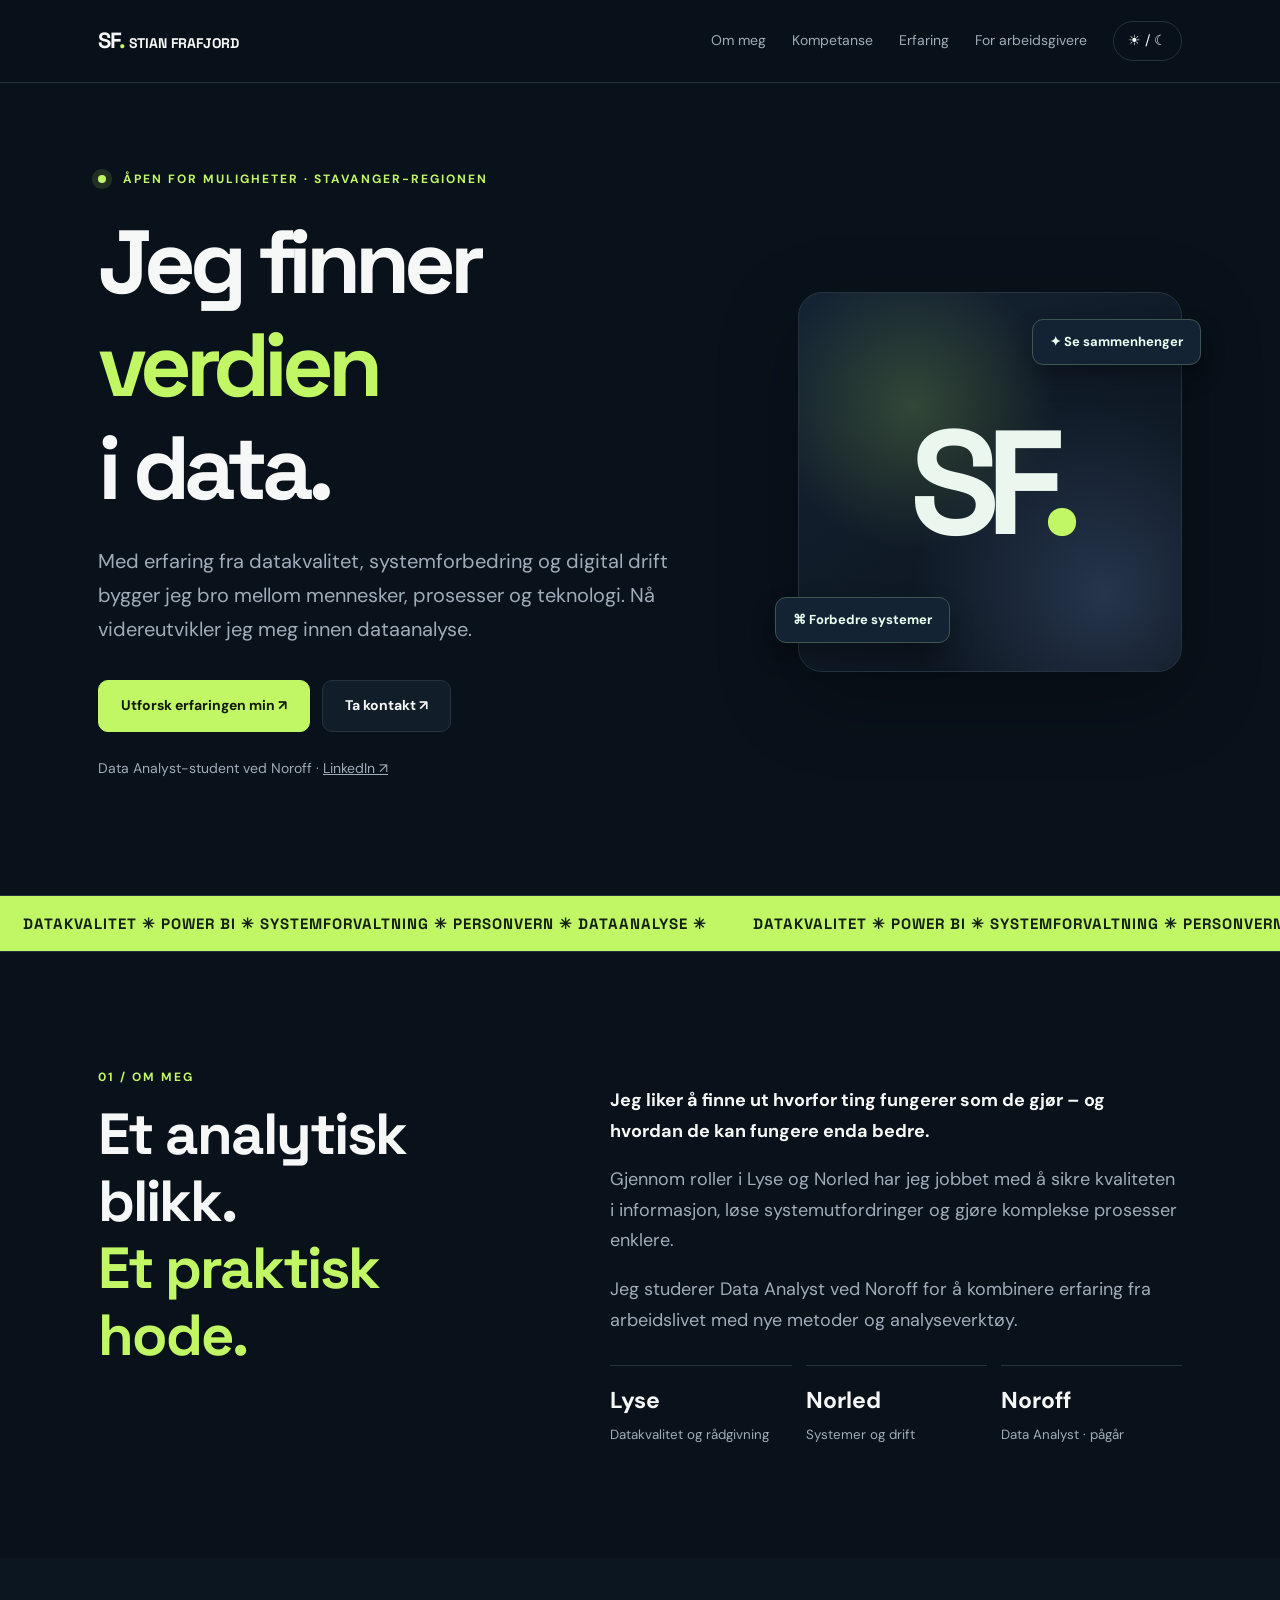
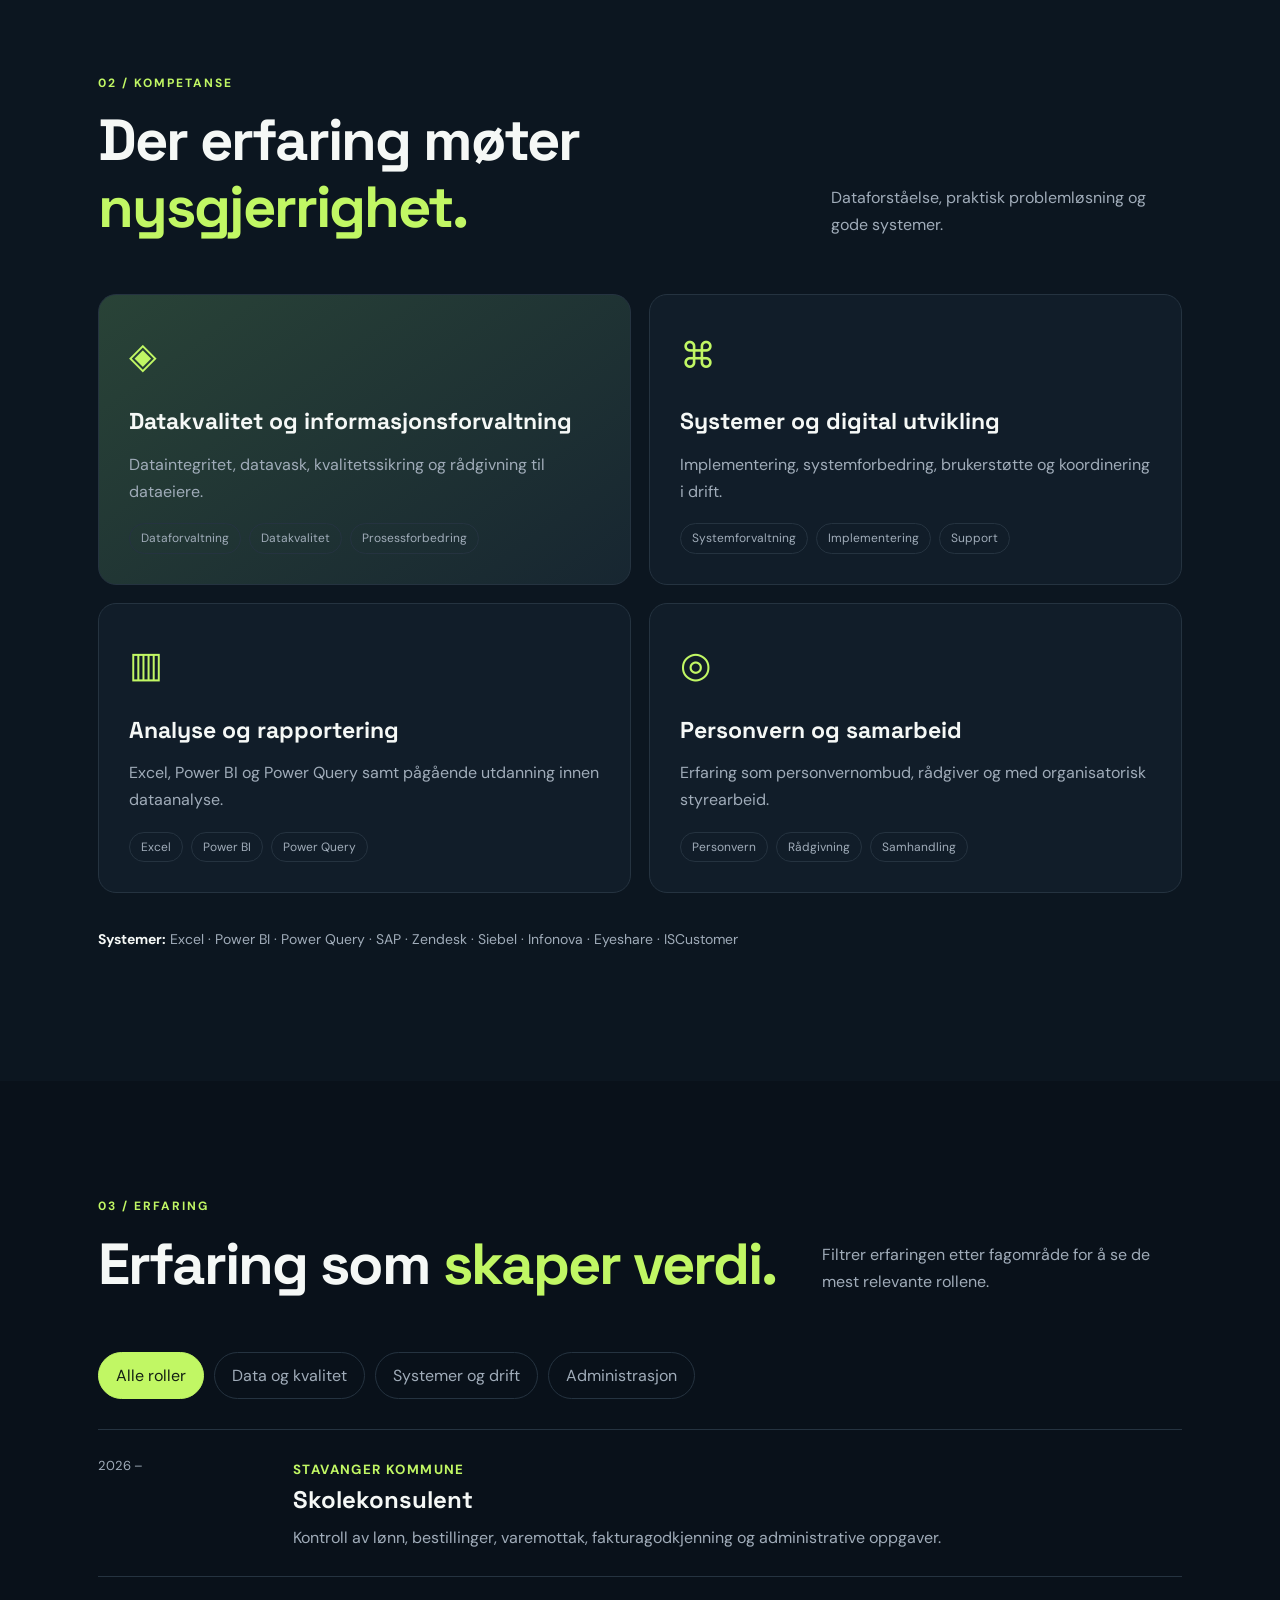
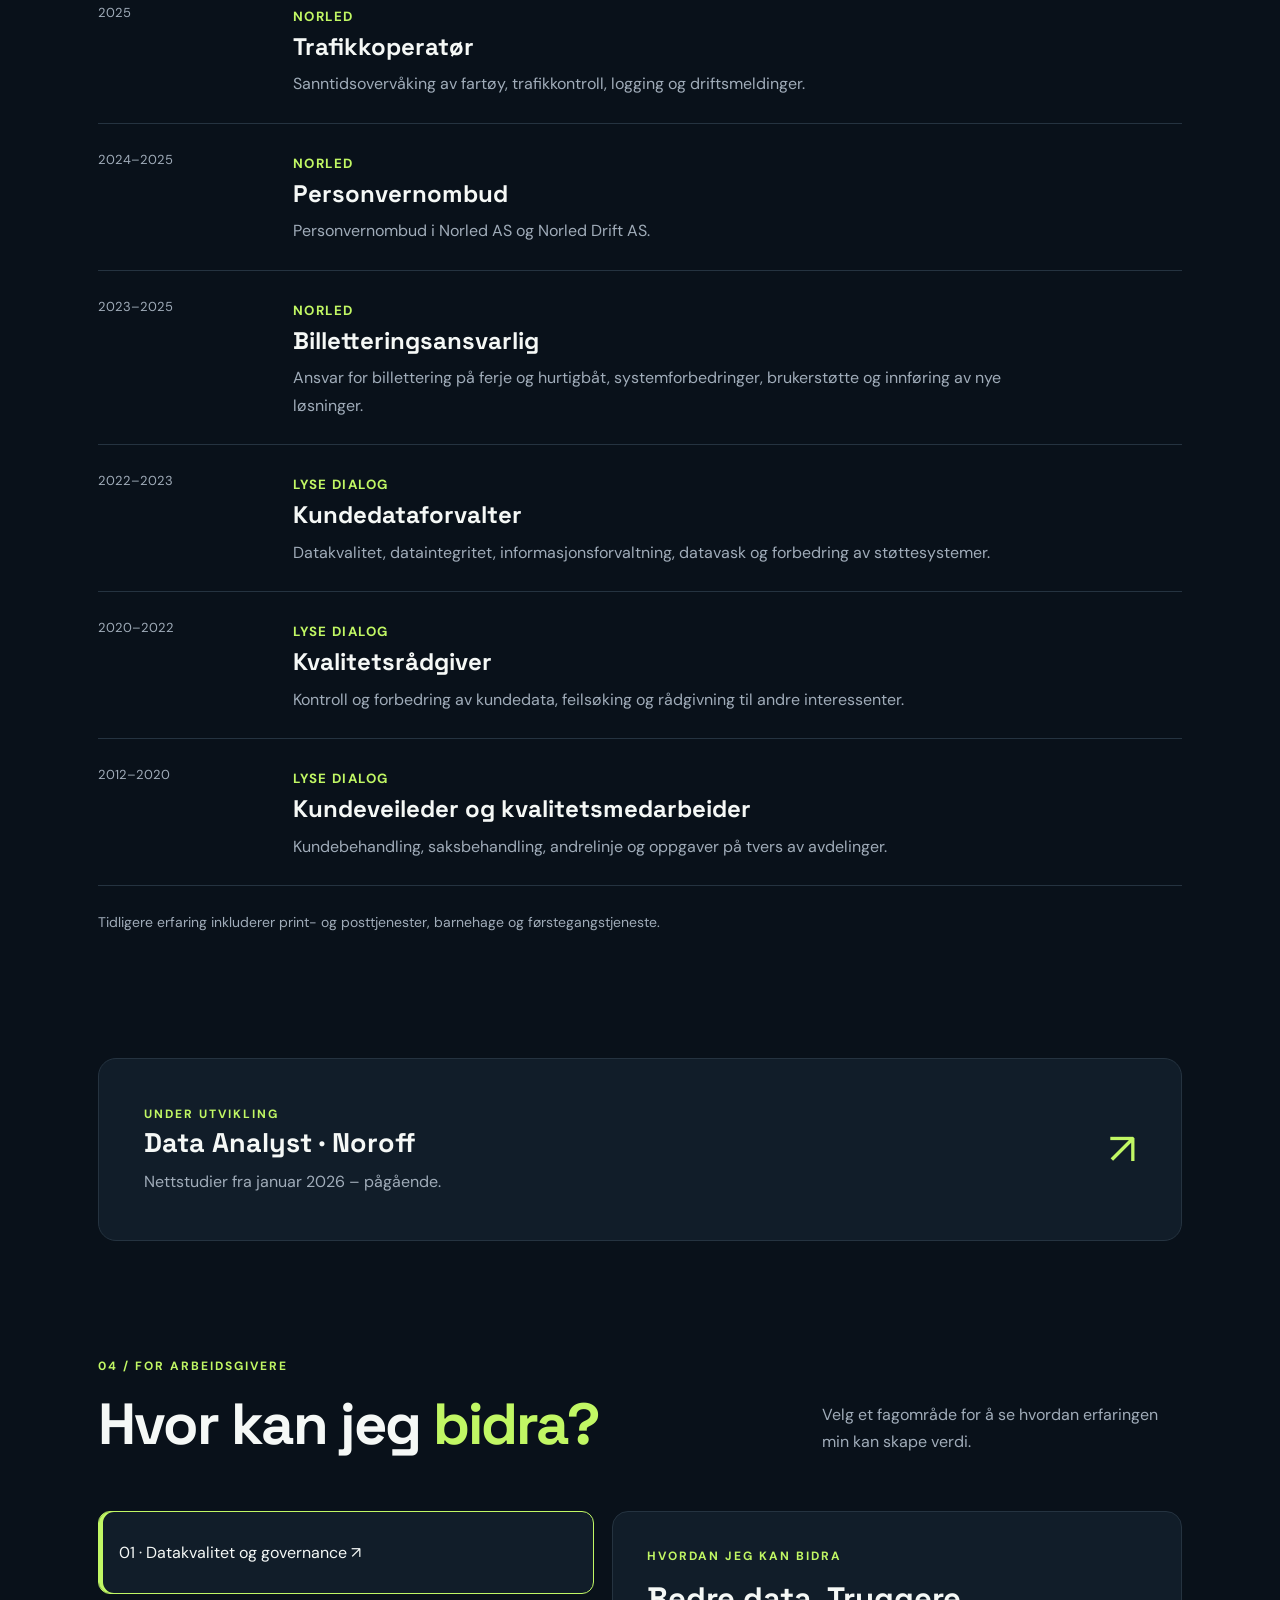
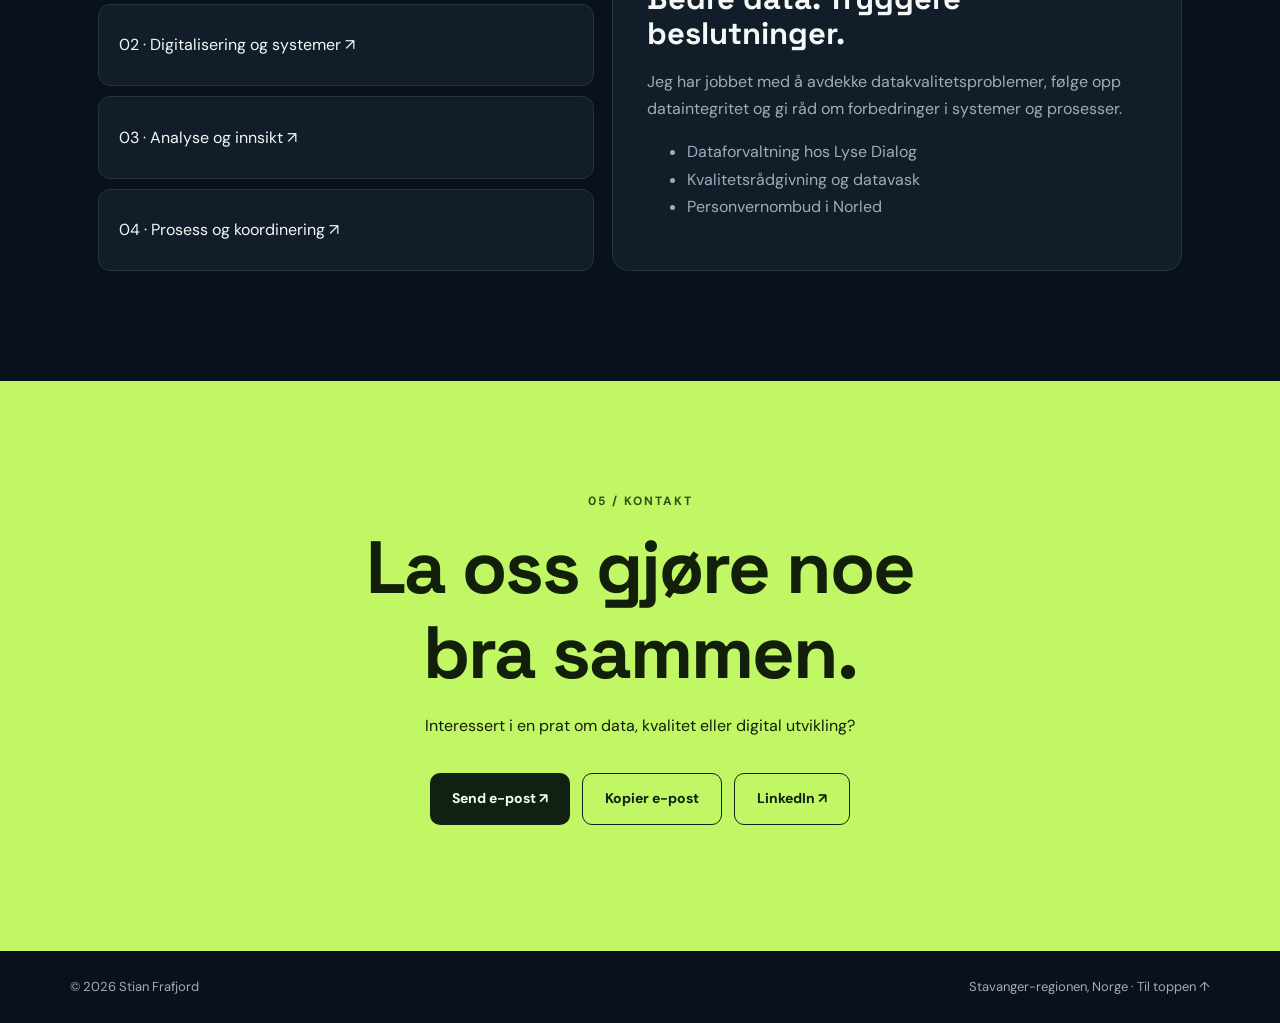
==== index.html @ 53a9ddc9 "Publish interactive CV portfolio website" ====
<!DOCTYPE html>
<html lang="no"><head><meta charset="utf-8"><meta name="viewport" content="width=device-width,initial-scale=1"><meta name="theme-color" content="#0b1119"><meta name="description" content="Stian Frafjord – datakvalitet, informasjonsforvaltning, systemforbedring og dataanalyse."><title>Stian Frafjord | Data · Kvalitet · Utvikling</title><link rel="preconnect" href="https://fonts.googleapis.com"><link href="https://fonts.googleapis.com/css2?family=DM+Sans:wght@400;500;600;700&family=Space+Grotesk:wght@400;500;600;700&display=swap" rel="stylesheet"><style>
:root{--bg:#09111a;--panel:#111d29;--line:#253340;--muted:#a0acb9;--txt:#f5f8f6;--accent:#c1f764;--accent2:#8db6ff}*{box-sizing:border-box}html{scroll-behavior:smooth}body{margin:0;background:var(--bg);color:var(--txt);font:16px/1.7 'DM Sans',sans-serif;overflow-x:hidden}body.light{--bg:#f1f5f0;--panel:#fff;--line:#d7e0dc;--muted:#51616b;--txt:#15232b;--accent:#497a19;--accent2:#315da7}h1,h2,h3,.brand{font-family:'Space Grotesk',sans-serif;line-height:1.15}a{color:inherit;text-decoration:none}button{font:inherit;cursor:pointer}.wrap{max-width:1140px;margin:auto;padding:0 28px}.nav{height:82px;display:flex;align-items:center;justify-content:space-between}.top{position:sticky;top:0;z-index:10;background:color-mix(in srgb,var(--bg) 90%,transparent);border-bottom:1px solid var(--line);backdrop-filter:blur(20px)}.brand{font-weight:700;font-size:22px;letter-spacing:-1px}.brand b{color:var(--accent)}.links{display:flex;align-items:center;gap:26px;font-size:14px;color:var(--muted)}.links a:hover{color:var(--accent)}.theme{background:transparent;color:var(--txt);border:1px solid var(--line);border-radius:50px;padding:7px 14px}.mobile{display:none}.hero{min-height:630px;display:grid;grid-template-columns:1.25fr .75fr;gap:60px;align-items:center;padding-top:86px;padding-bottom:100px}.eyebrow,.kicker{color:var(--accent);font-size:12px;letter-spacing:2px;font-weight:700;text-transform:uppercase}.pulse{display:inline-block;width:8px;height:8px;border-radius:50%;background:var(--accent);box-shadow:0 0 0 6px #c1f76422;margin-right:12px}.hero h1{font-size:clamp(56px,7vw,102px);letter-spacing:-6px;margin:22px 0 24px}.hero h1 em{font-style:normal;color:var(--accent)}.lead{font-size:20px;max-width:570px;color:var(--muted)}.actions{display:flex;gap:12px;flex-wrap:wrap;margin-top:34px}.btn{display:inline-flex;align-items:center;justify-content:center;padding:13px 22px;border:1px solid var(--line);border-radius:10px;font-weight:700;font-size:14px;transition:transform .2s,background .2s}.btn:hover{transform:translateY(-3px)}.primary{background:var(--accent);color:#101a0a;border-color:var(--accent)}body.light .primary{color:#fff}.outline{background:var(--panel)}.hero-art{min-height:380px;position:relative;border:1px solid var(--line);border-radius:24px;background:radial-gradient(circle at 30% 30%,#c1f76430,transparent 38%),radial-gradient(circle at 80% 80%,#8db6ff33,transparent 45%),linear-gradient(145deg,#152434,#0a111a);display:grid;place-items:center;box-shadow:0 25px 80px #0004}.monogram{font:700 148px 'Space Grotesk',sans-serif;letter-spacing:-14px;color:#ebf7ee}.bubble{position:absolute;padding:11px 17px;background:#142333;color:#e9fff0;border:1px solid #3d5654;border-radius:11px;font-size:13px;font-weight:700;box-shadow:0 12px 25px #0005}.b1{top:26px;right:-20px}.b2{bottom:28px;left:-24px}.strip{border-block:1px solid var(--line);background:var(--accent);color:#132015;padding:18px 0;overflow:hidden;white-space:nowrap;font:700 15px 'Space Grotesk';letter-spacing:1px}.strip-inner{width:max-content;animation:move 30s linear infinite}.strip-inner span{margin:0 23px}@keyframes move{to{transform:translateX(-50%)}}section.section{padding-top:115px;padding-bottom:110px}.section-head{display:flex;justify-content:space-between;align-items:end;gap:30px;margin-bottom:40px}.section-head p{max-width:360px;color:var(--muted)}h2{font-size:clamp(36px,5vw,58px);letter-spacing:-2px;margin:14px 0}h2 span{color:var(--accent)}.intro{display:grid;grid-template-columns:.85fr 1.15fr;gap:90px}.intro p{color:var(--muted);font-size:18px}.intro strong{color:var(--txt)}.facts{display:grid;grid-template-columns:repeat(3,1fr);gap:14px;margin-top:30px}.fact{border-top:1px solid var(--line);padding-top:15px}.fact strong{display:block;font-size:23px}.fact small{color:var(--muted)}.dark{background:color-mix(in srgb,var(--panel) 40%,var(--bg))}.skills{display:grid;grid-template-columns:repeat(2,1fr);gap:18px}.skill{border:1px solid var(--line);border-radius:18px;padding:30px;background:var(--panel);transition:transform .2s,border-color .2s}.skill:hover{transform:translateY(-5px);border-color:var(--accent)}.skill:first-child{background:linear-gradient(145deg,#294337,#172631)}.skill .symbol{font-size:36px;color:var(--accent)}.skill h3{font-size:23px;margin:22px 0 9px}.skill p{color:var(--muted);margin-bottom:18px}.tags{display:flex;flex-wrap:wrap;gap:8px}.tags span{font-size:12px;border:1px solid var(--line);border-radius:30px;padding:4px 11px;color:var(--muted)}.tools{margin-top:28px;color:var(--muted);font-size:14px;line-height:2.6}.tools strong{color:var(--txt)}.filters{display:flex;flex-wrap:wrap;gap:10px;margin:30px 0}.filter{background:transparent;color:var(--muted);border:1px solid var(--line);padding:9px 17px;border-radius:50px}.filter.active{color:#142013;background:var(--accent);border-color:var(--accent)}.job{display:grid;grid-template-columns:175px 1fr;gap:20px;border-top:1px solid var(--line);padding:25px 0}.job:last-child{border-bottom:1px solid var(--line)}.job time{color:var(--muted);font-size:13px}.job h3{font-size:24px;margin:4px 0}.job small{color:var(--accent);letter-spacing:1.4px;font-weight:700}.job p{margin:10px 0 0;color:var(--muted);max-width:760px}.job[hidden]{display:none}.match{display:grid;grid-template-columns:1fr 1.15fr;gap:18px}.tabs{display:grid;gap:10px}.tab{background:var(--panel);border:1px solid var(--line);color:var(--txt);padding:18px 20px;text-align:left;border-radius:12px}.tab.active{border-color:var(--accent);box-shadow:inset 4px 0 0 var(--accent)}.output{border:1px solid var(--line);border-radius:16px;padding:34px;background:var(--panel);min-height:310px}.output h3{font-size:31px;margin:14px 0}.output p,.output li{color:var(--muted)}.education{display:flex;justify-content:space-between;gap:25px;align-items:center;padding:45px;border:1px solid var(--line);border-radius:18px;background:var(--panel)}.education strong{font:700 27px 'Space Grotesk'}.education p{color:var(--muted);margin:8px 0 0}.contact{background:var(--accent);color:#12200b;text-align:center;padding:110px 20px}.contact h2{font-size:clamp(42px,6vw,74px)}.contact .kicker{color:#344f16}.contact .btn{background:#102013;color:#f4ffed;border:0}.contact .outline{background:transparent;color:#102013;border:1px solid #102013}.contact .actions{justify-content:center}.foot{padding:25px 0;display:flex;justify-content:space-between;color:var(--muted);font-size:13px}.reveal{opacity:0;transform:translateY(15px);transition:opacity .7s,transform .7s}.reveal.visible{opacity:1;transform:none}@media(max-width:800px){.hero,.intro,.match{grid-template-columns:1fr}.hero{padding-top:65px;gap:35px}.hero-art{min-height:260px}.monogram{font-size:110px}.hero h1{letter-spacing:-3px}.links{gap:14px}.links a{display:none}.skills{grid-template-columns:1fr}.section-head{display:block}.facts{grid-template-columns:1fr 1fr}.job{grid-template-columns:1fr;gap:2px}.education{display:block}.foot{display:block;text-align:center}.bubble{font-size:11px}.b1{right:10px}.b2{left:10px}}@media(prefers-reduced-motion:reduce){*{scroll-behavior:auto!important;animation:none!important;transition:none!important}.reveal{opacity:1;transform:none}}
</style></head><body><header class="top"><div class="wrap nav"><a class="brand" href="#top">SF<b>.</b> <span style="font-size:14px;letter-spacing:0">STIAN FRAFJORD</span></a><nav class="links"><a href="#om">Om meg</a><a href="#kompetanse">Kompetanse</a><a href="#erfaring">Erfaring</a><a href="#muligheter">For arbeidsgivere</a><button class="theme" id="theme" aria-label="Bytt fargetema">☀︎ / ☾</button></nav></div></header><main id="top"><div class="wrap hero"><div class="reveal"><div class="eyebrow"><span class="pulse"></span> ÅPEN FOR MULIGHETER · STAVANGER-REGIONEN</div><h1>Jeg finner<br><em>verdien</em><br>i data.</h1><p class="lead">Med erfaring fra datakvalitet, systemforbedring og digital drift bygger jeg bro mellom mennesker, prosesser og teknologi. Nå videreutvikler jeg meg innen dataanalyse.</p><div class="actions"><a class="btn primary" href="#erfaring">Utforsk erfaringen min ↗</a><a class="btn outline" href="#kontakt">Ta kontakt ↗</a></div><p style="margin-top:25px;color:var(--muted);font-size:14px">Data Analyst-student ved Noroff · <a style="text-decoration:underline" href="https://www.linkedin.com/in/stian-frafjord-09b917ba" target="_blank" rel="noopener">LinkedIn ↗</a></p></div><div class="hero-art reveal" aria-label="Grafisk SF-monogram"><div class="monogram">SF<span style="color:#c1f764">.</span></div><div class="bubble b1">✦ Se sammenhenger</div><div class="bubble b2">⌘ Forbedre systemer</div></div></div><div class="strip"><div class="strip-inner"><span>DATAKVALITET ✳ POWER BI ✳ SYSTEMFORVALTNING ✳ PERSONVERN ✳ DATAANALYSE ✳</span><span>DATAKVALITET ✳ POWER BI ✳ SYSTEMFORVALTNING ✳ PERSONVERN ✳ DATAANALYSE ✳</span><span>DATAKVALITET ✳ POWER BI ✳ SYSTEMFORVALTNING ✳ PERSONVERN ✳ DATAANALYSE ✳</span><span>DATAKVALITET ✳ POWER BI ✳ SYSTEMFORVALTNING ✳ PERSONVERN ✳ DATAANALYSE ✳</span></div></div>
<section class="section wrap intro" id="om"><div class="reveal"><div class="kicker">01 / OM MEG</div><h2>Et analytisk blikk.<br><span>Et praktisk hode.</span></h2></div><div class="reveal"><p><strong>Jeg liker å finne ut hvorfor ting fungerer som de gjør – og hvordan de kan fungere enda bedre.</strong></p><p>Gjennom roller i Lyse og Norled har jeg jobbet med å sikre kvaliteten i informasjon, løse systemutfordringer og gjøre komplekse prosesser enklere.</p><p>Jeg studerer Data Analyst ved Noroff for å kombinere erfaring fra arbeidslivet med nye metoder og analyseverktøy.</p><div class="facts"><div class="fact"><strong>Lyse</strong><small>Datakvalitet og rådgivning</small></div><div class="fact"><strong>Norled</strong><small>Systemer og drift</small></div><div class="fact"><strong>Noroff</strong><small>Data Analyst · pågår</small></div></div></div></section>
<section class="section dark" id="kompetanse"><div class="wrap"><div class="section-head reveal"><div><div class="kicker">02 / KOMPETANSE</div><h2>Der erfaring møter <span>nysgjerrighet.</span></h2></div><p>Dataforståelse, praktisk problemløsning og gode systemer.</p></div><div class="skills"><article class="skill reveal"><div class="symbol">◈</div><h3>Datakvalitet og informasjonsforvaltning</h3><p>Dataintegritet, datavask, kvalitetssikring og rådgivning til dataeiere.</p><div class="tags"><span>Dataforvaltning</span><span>Datakvalitet</span><span>Prosessforbedring</span></div></article><article class="skill reveal"><div class="symbol">⌘</div><h3>Systemer og digital utvikling</h3><p>Implementering, systemforbedring, brukerstøtte og koordinering i drift.</p><div class="tags"><span>Systemforvaltning</span><span>Implementering</span><span>Support</span></div></article><article class="skill reveal"><div class="symbol">▥</div><h3>Analyse og rapportering</h3><p>Excel, Power BI og Power Query samt pågående utdanning innen dataanalyse.</p><div class="tags"><span>Excel</span><span>Power BI</span><span>Power Query</span></div></article><article class="skill reveal"><div class="symbol">◎</div><h3>Personvern og samarbeid</h3><p>Erfaring som personvernombud, rådgiver og med organisatorisk styrearbeid.</p><div class="tags"><span>Personvern</span><span>Rådgivning</span><span>Samhandling</span></div></article></div><p class="tools"><strong>Systemer:</strong> Excel · Power BI · Power Query · SAP · Zendesk · Siebel · Infonova · Eyeshare · ISCustomer</p></div></section>
<section class="section wrap" id="erfaring"><div class="section-head reveal"><div><div class="kicker">03 / ERFARING</div><h2>Erfaring som <span>skaper verdi.</span></h2></div><p>Filtrer erfaringen etter fagområde for å se de mest relevante rollene.</p></div><div class="filters" role="group" aria-label="Filtrer erfaring"><button class="filter active" data-filter="all">Alle roller</button><button class="filter" data-filter="data">Data og kvalitet</button><button class="filter" data-filter="systems">Systemer og drift</button><button class="filter" data-filter="admin">Administrasjon</button></div><div id="jobs">
<article class="job reveal" data-tags="admin"><time>2026 –</time><div><small>STAVANGER KOMMUNE</small><h3>Skolekonsulent</h3><p>Kontroll av lønn, bestillinger, varemottak, fakturagodkjenning og administrative oppgaver.</p></div></article>
<article class="job reveal" data-tags="systems data"><time>2025</time><div><small>NORLED</small><h3>Trafikkoperatør</h3><p>Sanntidsovervåking av fartøy, trafikkontroll, logging og driftsmeldinger.</p></div></article>
<article class="job reveal" data-tags="data admin"><time>2024–2025</time><div><small>NORLED</small><h3>Personvernombud</h3><p>Personvernombud i Norled AS og Norled Drift AS.</p></div></article>
<article class="job reveal" data-tags="systems admin"><time>2023–2025</time><div><small>NORLED</small><h3>Billetteringsansvarlig</h3><p>Ansvar for billettering på ferje og hurtigbåt, systemforbedringer, brukerstøtte og innføring av nye løsninger.</p></div></article>
<article class="job reveal" data-tags="data systems"><time>2022–2023</time><div><small>LYSE DIALOG</small><h3>Kundedataforvalter</h3><p>Datakvalitet, dataintegritet, informasjonsforvaltning, datavask og forbedring av støttesystemer.</p></div></article>
<article class="job reveal" data-tags="data admin"><time>2020–2022</time><div><small>LYSE DIALOG</small><h3>Kvalitetsrådgiver</h3><p>Kontroll og forbedring av kundedata, feilsøking og rådgivning til andre interessenter.</p></div></article>
<article class="job reveal" data-tags="admin data"><time>2012–2020</time><div><small>LYSE DIALOG</small><h3>Kundeveileder og kvalitetsmedarbeider</h3><p>Kundebehandling, saksbehandling, andrelinje og oppgaver på tvers av avdelinger.</p></div></article>
</div><p style="color:var(--muted);font-size:14px;margin-top:25px">Tidligere erfaring inkluderer print- og posttjenester, barnehage og førstegangstjeneste.</p></section>
<div class="wrap"><div class="education reveal"><div><div class="kicker">UNDER UTVIKLING</div><strong>Data Analyst · Noroff</strong><p>Nettstudier fra januar 2026 – pågående.</p></div><div style="font-size:44px;color:var(--accent)">↗</div></div></div>
<section class="section wrap" id="muligheter"><div class="section-head reveal"><div><div class="kicker">04 / FOR ARBEIDSGIVERE</div><h2>Hvor kan jeg <span>bidra?</span></h2></div><p>Velg et fagområde for å se hvordan erfaringen min kan skape verdi.</p></div><div class="match reveal"><div class="tabs"><button class="tab active" data-match="data">01 · Datakvalitet og governance ↗</button><button class="tab" data-match="systems">02 · Digitalisering og systemer ↗</button><button class="tab" data-match="analysis">03 · Analyse og innsikt ↗</button><button class="tab" data-match="operations">04 · Prosess og koordinering ↗</button></div><div class="output"><div class="kicker">HVORDAN JEG KAN BIDRA</div><h3 id="matchTitle">Bedre data. Tryggere beslutninger.</h3><p id="matchDescription">Jeg har jobbet med å avdekke datakvalitetsproblemer, følge opp dataintegritet og gi råd om forbedringer i systemer og prosesser.</p><ul id="matchBullets"><li>Dataforvaltning hos Lyse Dialog</li><li>Kvalitetsrådgivning og datavask</li><li>Personvernombud i Norled</li></ul></div></div></section>
<section id="kontakt" class="contact"><div class="kicker">05 / KONTAKT</div><h2>La oss gjøre noe<br>bra sammen.</h2><p>Interessert i en prat om data, kvalitet eller digital utvikling?</p><div class="actions"><a class="btn" href="mailto:stianfrafjord@hotmail.com?subject=Hei%20Stian%20-%20jobbmulighet">Send e-post ↗</a><button class="btn outline" id="copy">Kopier e-post</button><a class="btn outline" href="https://www.linkedin.com/in/stian-frafjord-09b917ba" target="_blank" rel="noopener">LinkedIn ↗</a></div><p id="copyMsg" role="status" aria-live="polite"></p></section></main><footer class="wrap foot"><div>© <span id="year"></span> Stian Frafjord</div><div>Stavanger-regionen, Norge · <a href="#top">Til toppen ↑</a></div></footer>
<script>
document.querySelector('#year').textContent=new Date().getFullYear();
document.querySelector('#theme').addEventListener('click',()=>{document.body.classList.toggle('light');});
document.querySelectorAll('.filter').forEach(b=>b.addEventListener('click',()=>{document.querySelectorAll('.filter').forEach(x=>x.classList.toggle('active',x===b));document.querySelectorAll('.job').forEach(j=>j.hidden=b.dataset.filter!=='all'&&!j.dataset.tags.split(' ').includes(b.dataset.filter));}));
const matches={data:['Bedre data. Tryggere beslutninger.','Arbeidet med kvaliteten i informasjon, datavask og dataintegritet, i tett samarbeid med dataeiere.',['Dataforvaltning hos Lyse Dialog','Kvalitetsrådgivning og forbedring','Personvernombud hos Norled']],systems:['Teknologi som fungerer i praksis.','Erfaring med implementering og forbedring av systemer, koordinering og støtte til brukere.',['Billetteringsansvarlig i Norled','Implementering av nye løsninger','Systemstøtte og operasjonell drift']],analysis:['Fra informasjon til innsikt.','Kombinerer praktisk erfaring med datakvalitet og pågående Data Analyst-utdanning, Excel, Power BI og Power Query.',['Data Analyst-student ved Noroff','Excel, Power BI og Power Query','Erfaring med datakvalitet og sanntidsdata']],operations:['Struktur som skaper flyt.','Erfaring med administrasjon, koordinering, kvalitetsarbeid og prosessforbedring på tvers av fagmiljøer.',['Skolekonsulent i Stavanger kommune','Koordinering i Norled','Rådgivning og kvalitetsarbeid i Lyse']]};
document.querySelectorAll('.tab').forEach(b=>b.addEventListener('click',()=>{document.querySelectorAll('.tab').forEach(x=>x.classList.toggle('active',x===b));const d=matches[b.dataset.match];document.querySelector('#matchTitle').textContent=d[0];document.querySelector('#matchDescription').textContent=d[1];document.querySelector('#matchBullets').replaceChildren(...d[2].map(s=>{let li=document.createElement('li');li.textContent=s;return li}));}));
document.querySelector('#copy').addEventListener('click',async()=>{try{await navigator.clipboard.writeText('stianfrafjord@hotmail.com');document.querySelector('#copyMsg').textContent='E-postadressen er kopiert!'}catch(e){document.querySelector('#copyMsg').textContent='stianfrafjord@hotmail.com'}});
const observer=new IntersectionObserver(entries=>entries.forEach(e=>{if(e.isIntersecting){e.target.classList.add('visible');observer.unobserve(e.target)}}),{threshold:.08});document.querySelectorAll('.reveal').forEach(el=>observer.observe(el));
</script></body></html>
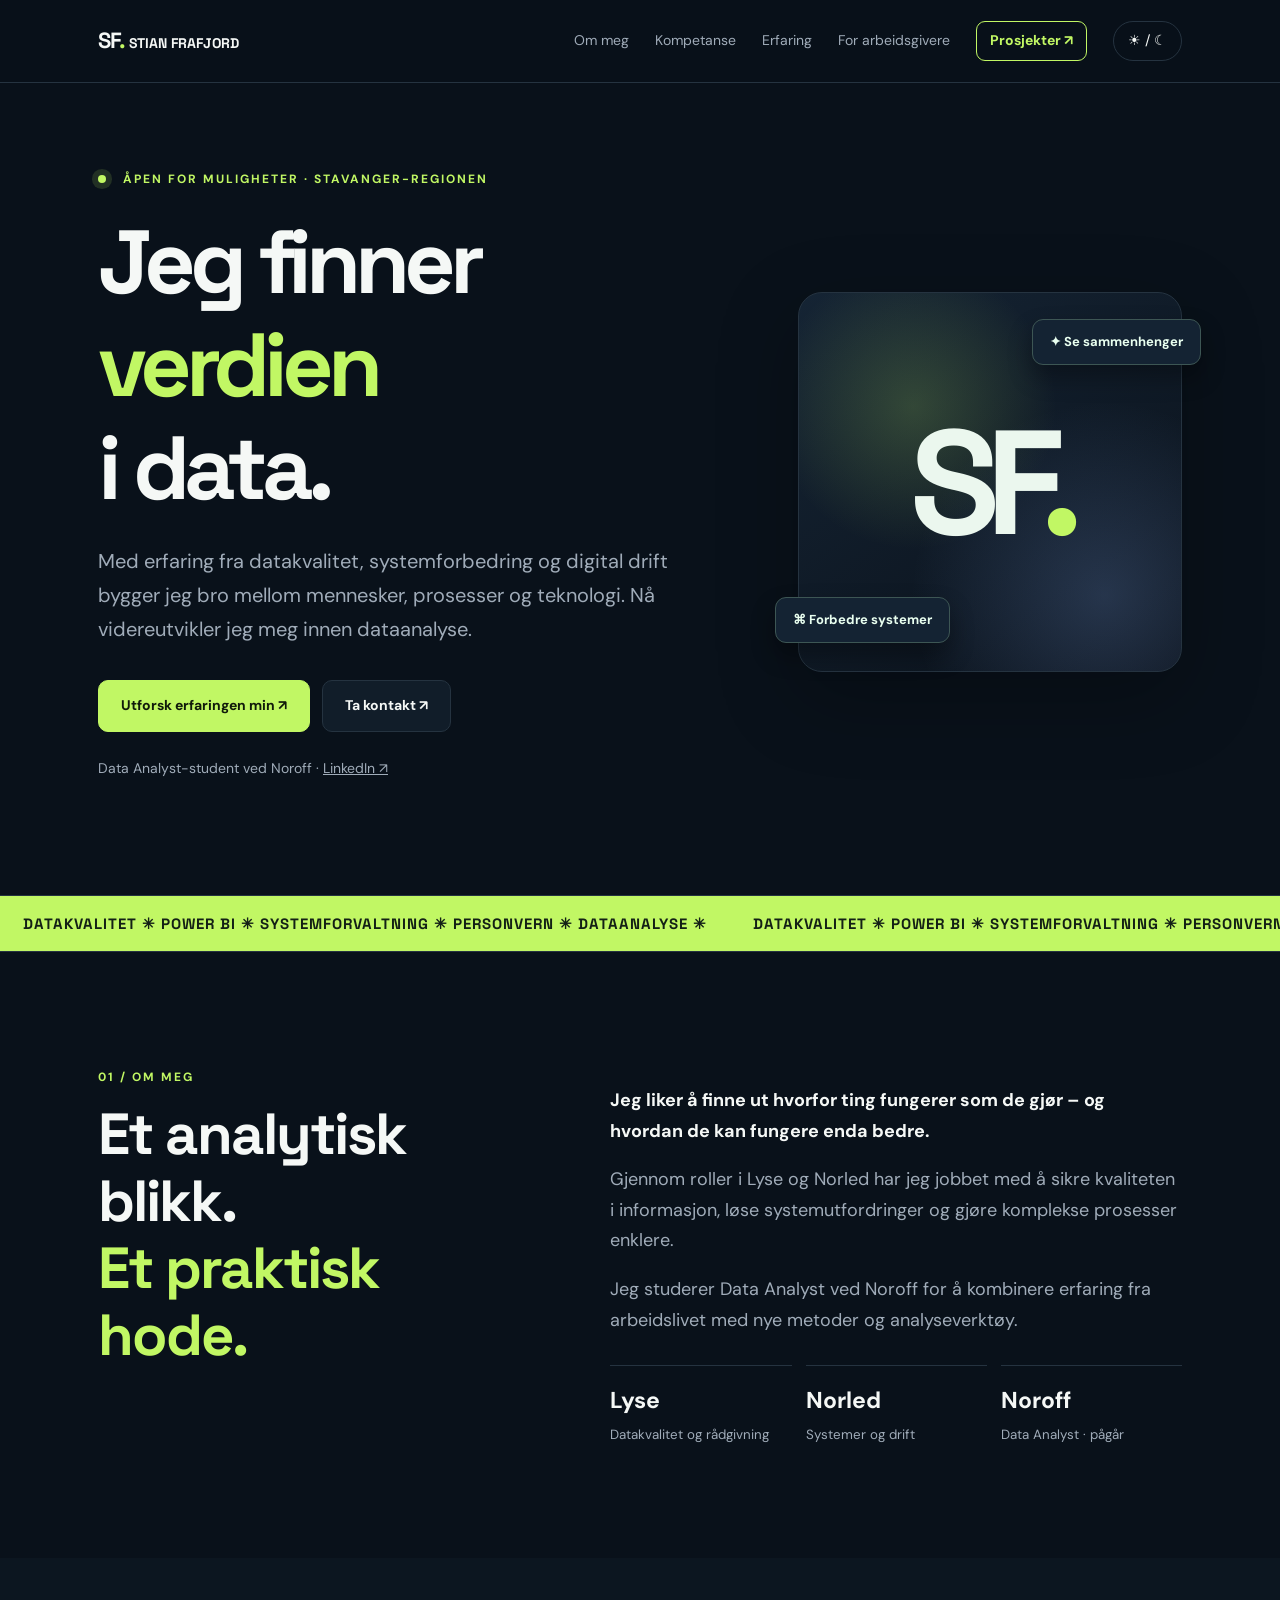
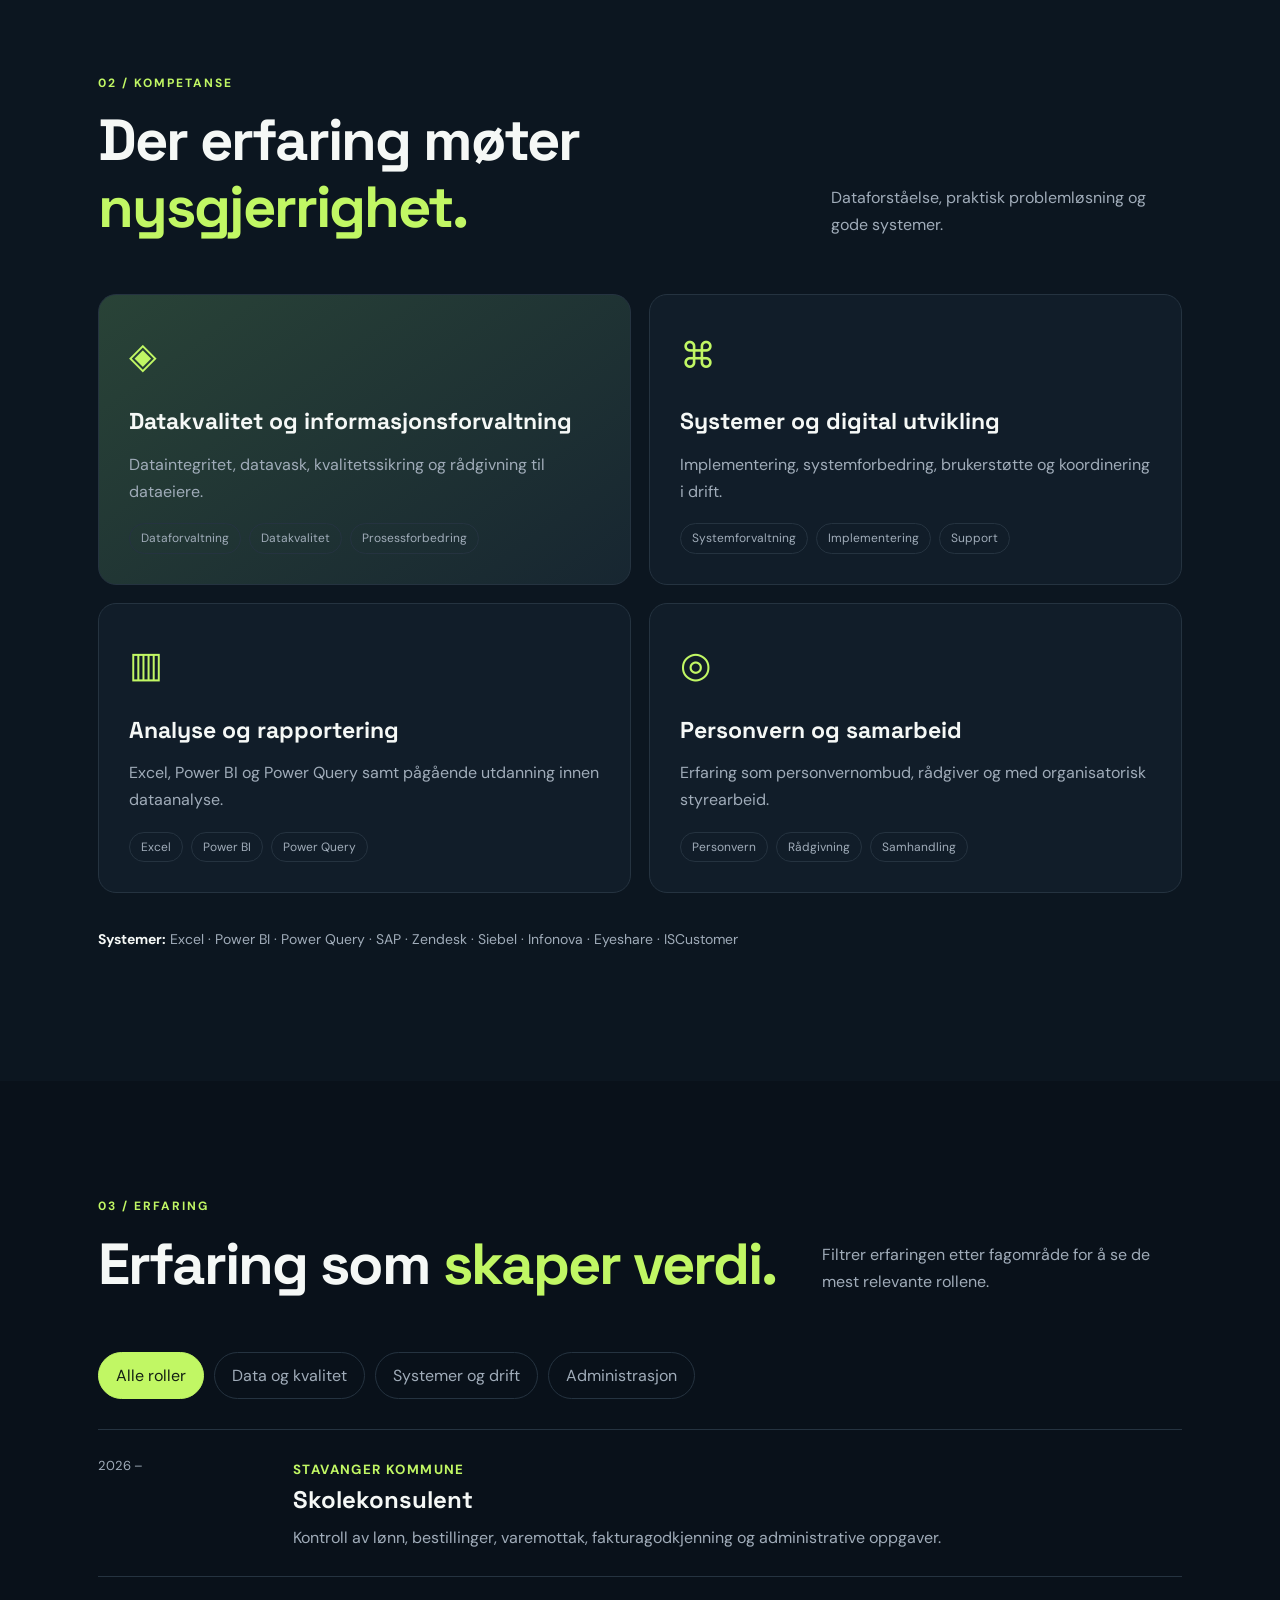
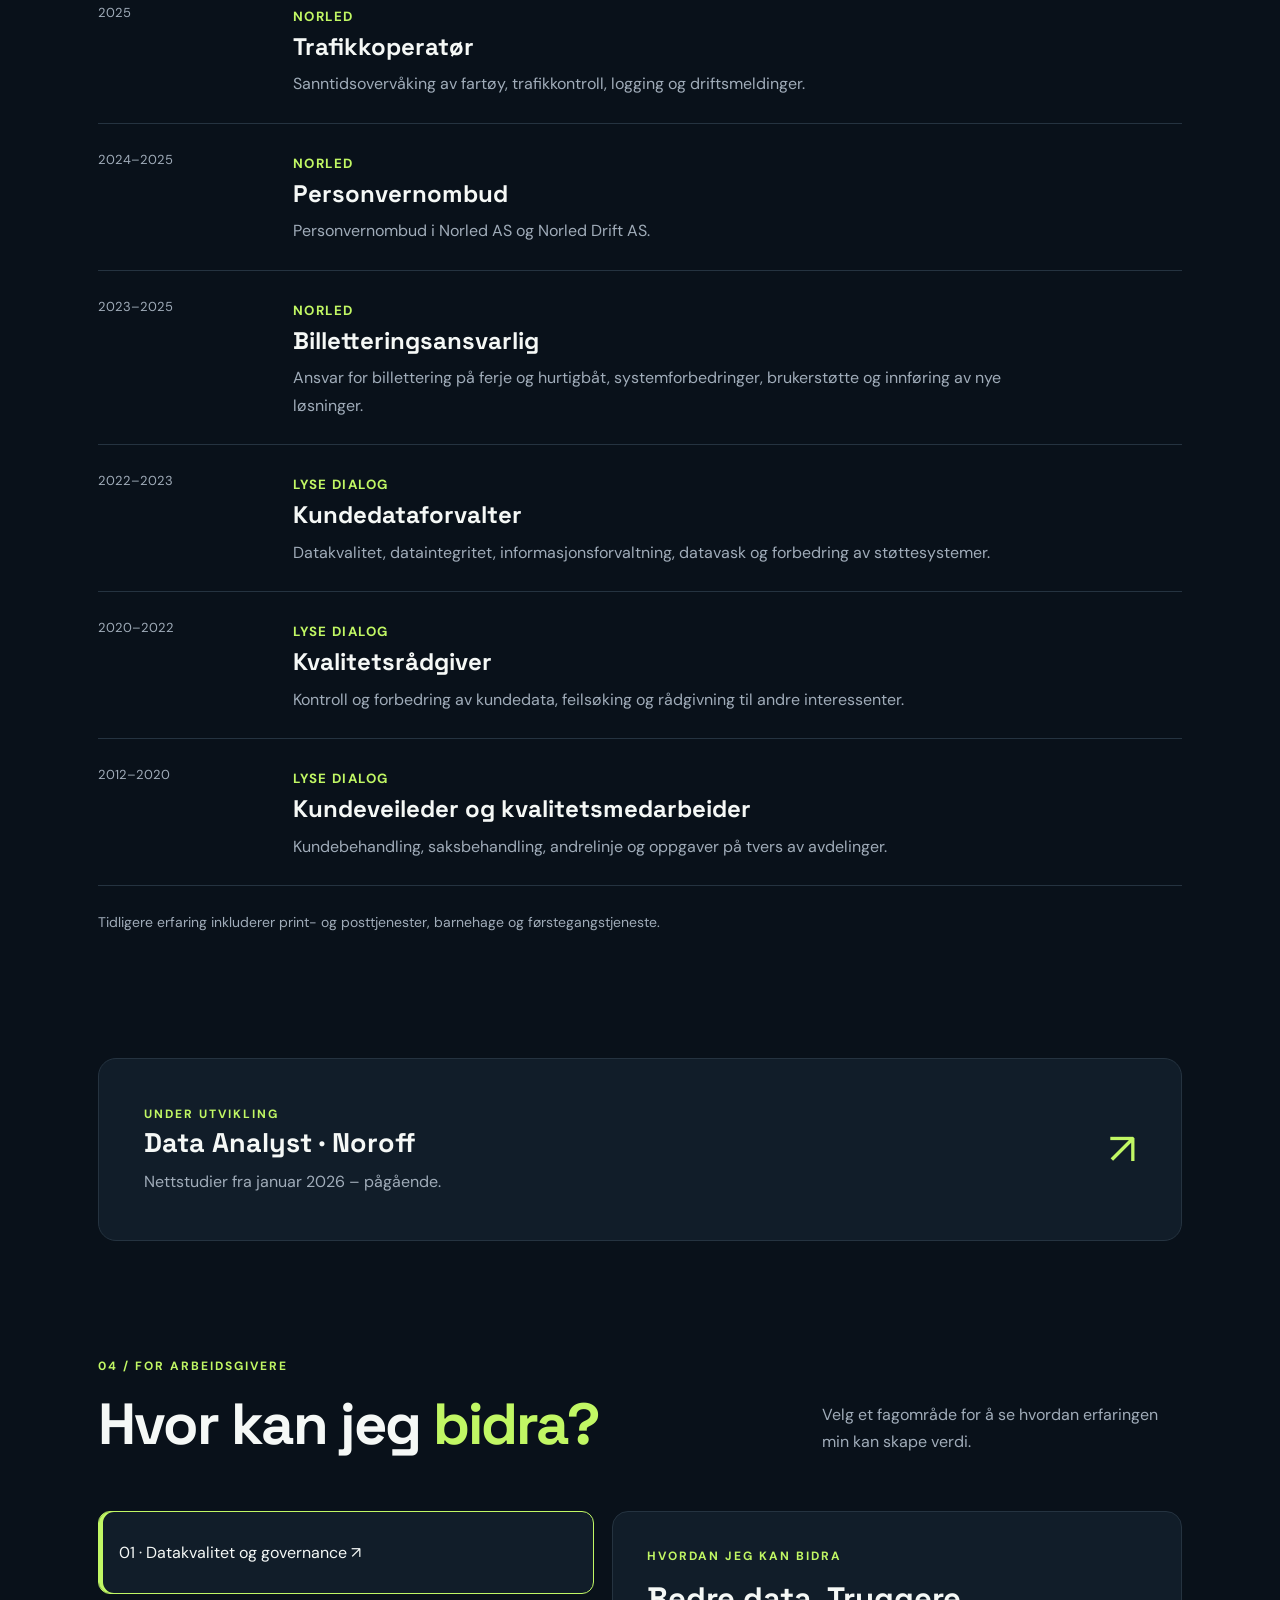
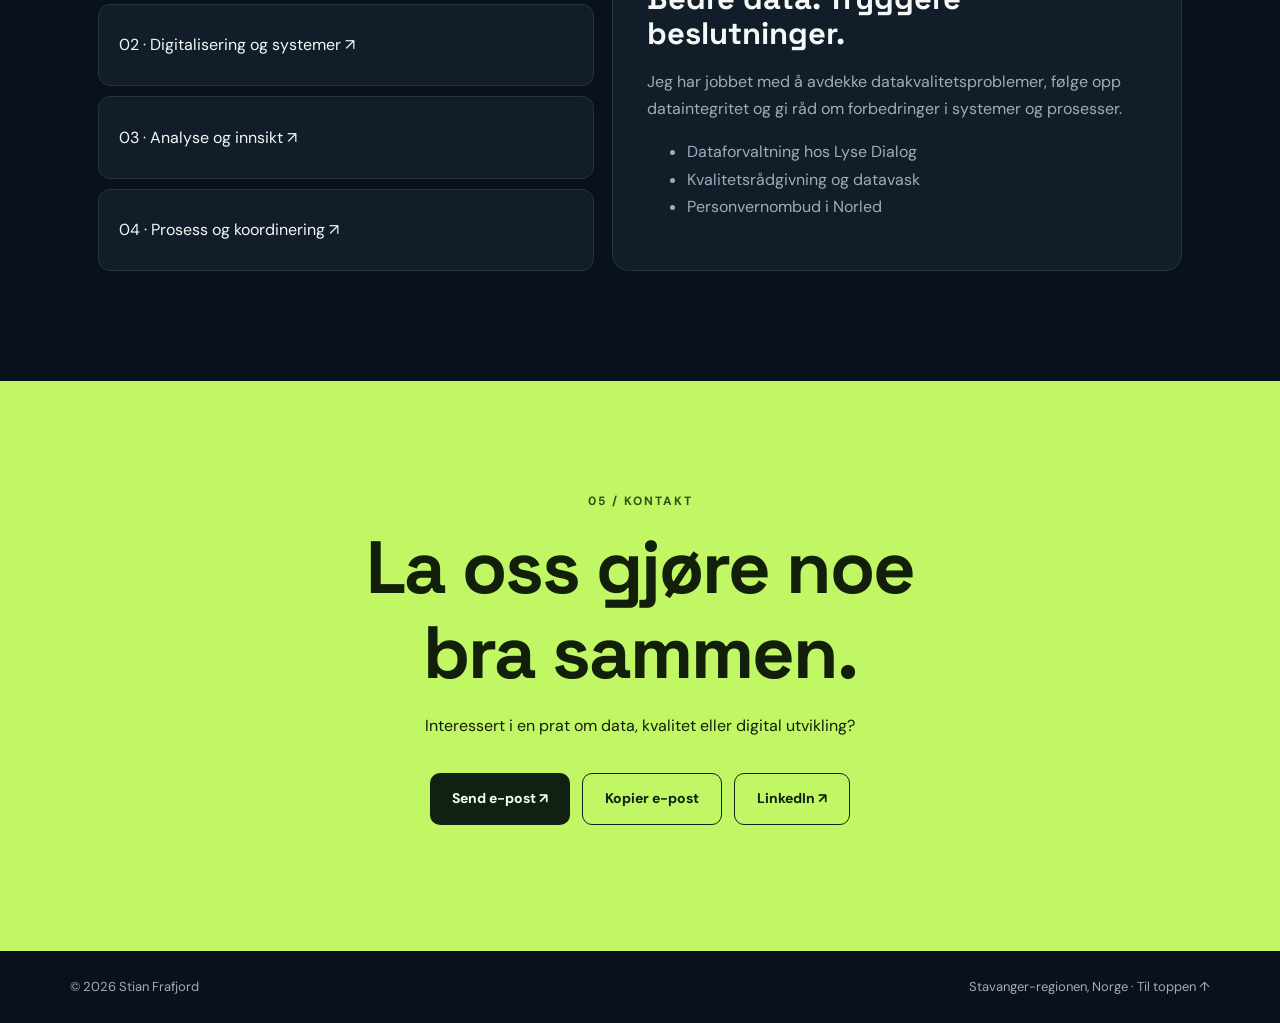
==== commit 512b2d62: "Link projects page from main navigation" ====
--- a/index.html
+++ b/index.html
@@ -1,7 +1,8 @@
 <!DOCTYPE html>
 <html lang="no"><head><meta charset="utf-8"><meta name="viewport" content="width=device-width,initial-scale=1"><meta name="theme-color" content="#0b1119"><meta name="description" content="Stian Frafjord – datakvalitet, informasjonsforvaltning, systemforbedring og dataanalyse."><title>Stian Frafjord | Data · Kvalitet · Utvikling</title><link rel="preconnect" href="https://fonts.googleapis.com"><link href="https://fonts.googleapis.com/css2?family=DM+Sans:wght@400;500;600;700&family=Space+Grotesk:wght@400;500;600;700&display=swap" rel="stylesheet"><style>
 :root{--bg:#09111a;--panel:#111d29;--line:#253340;--muted:#a0acb9;--txt:#f5f8f6;--accent:#c1f764;--accent2:#8db6ff}*{box-sizing:border-box}html{scroll-behavior:smooth}body{margin:0;background:var(--bg);color:var(--txt);font:16px/1.7 'DM Sans',sans-serif;overflow-x:hidden}body.light{--bg:#f1f5f0;--panel:#fff;--line:#d7e0dc;--muted:#51616b;--txt:#15232b;--accent:#497a19;--accent2:#315da7}h1,h2,h3,.brand{font-family:'Space Grotesk',sans-serif;line-height:1.15}a{color:inherit;text-decoration:none}button{font:inherit;cursor:pointer}.wrap{max-width:1140px;margin:auto;padding:0 28px}.nav{height:82px;display:flex;align-items:center;justify-content:space-between}.top{position:sticky;top:0;z-index:10;background:color-mix(in srgb,var(--bg) 90%,transparent);border-bottom:1px solid var(--line);backdrop-filter:blur(20px)}.brand{font-weight:700;font-size:22px;letter-spacing:-1px}.brand b{color:var(--accent)}.links{display:flex;align-items:center;gap:26px;font-size:14px;color:var(--muted)}.links a:hover{color:var(--accent)}.theme{background:transparent;color:var(--txt);border:1px solid var(--line);border-radius:50px;padding:7px 14px}.mobile{display:none}.hero{min-height:630px;display:grid;grid-template-columns:1.25fr .75fr;gap:60px;align-items:center;padding-top:86px;padding-bottom:100px}.eyebrow,.kicker{color:var(--accent);font-size:12px;letter-spacing:2px;font-weight:700;text-transform:uppercase}.pulse{display:inline-block;width:8px;height:8px;border-radius:50%;background:var(--accent);box-shadow:0 0 0 6px #c1f76422;margin-right:12px}.hero h1{font-size:clamp(56px,7vw,102px);letter-spacing:-6px;margin:22px 0 24px}.hero h1 em{font-style:normal;color:var(--accent)}.lead{font-size:20px;max-width:570px;color:var(--muted)}.actions{display:flex;gap:12px;flex-wrap:wrap;margin-top:34px}.btn{display:inline-flex;align-items:center;justify-content:center;padding:13px 22px;border:1px solid var(--line);border-radius:10px;font-weight:700;font-size:14px;transition:transform .2s,background .2s}.btn:hover{transform:translateY(-3px)}.primary{background:var(--accent);color:#101a0a;border-color:var(--accent)}body.light .primary{color:#fff}.outline{background:var(--panel)}.hero-art{min-height:380px;position:relative;border:1px solid var(--line);border-radius:24px;background:radial-gradient(circle at 30% 30%,#c1f76430,transparent 38%),radial-gradient(circle at 80% 80%,#8db6ff33,transparent 45%),linear-gradient(145deg,#152434,#0a111a);display:grid;place-items:center;box-shadow:0 25px 80px #0004}.monogram{font:700 148px 'Space Grotesk',sans-serif;letter-spacing:-14px;color:#ebf7ee}.bubble{position:absolute;padding:11px 17px;background:#142333;color:#e9fff0;border:1px solid #3d5654;border-radius:11px;font-size:13px;font-weight:700;box-shadow:0 12px 25px #0005}.b1{top:26px;right:-20px}.b2{bottom:28px;left:-24px}.strip{border-block:1px solid var(--line);background:var(--accent);color:#132015;padding:18px 0;overflow:hidden;white-space:nowrap;font:700 15px 'Space Grotesk';letter-spacing:1px}.strip-inner{width:max-content;animation:move 30s linear infinite}.strip-inner span{margin:0 23px}@keyframes move{to{transform:translateX(-50%)}}section.section{padding-top:115px;padding-bottom:110px}.section-head{display:flex;justify-content:space-between;align-items:end;gap:30px;margin-bottom:40px}.section-head p{max-width:360px;color:var(--muted)}h2{font-size:clamp(36px,5vw,58px);letter-spacing:-2px;margin:14px 0}h2 span{color:var(--accent)}.intro{display:grid;grid-template-columns:.85fr 1.15fr;gap:90px}.intro p{color:var(--muted);font-size:18px}.intro strong{color:var(--txt)}.facts{display:grid;grid-template-columns:repeat(3,1fr);gap:14px;margin-top:30px}.fact{border-top:1px solid var(--line);padding-top:15px}.fact strong{display:block;font-size:23px}.fact small{color:var(--muted)}.dark{background:color-mix(in srgb,var(--panel) 40%,var(--bg))}.skills{display:grid;grid-template-columns:repeat(2,1fr);gap:18px}.skill{border:1px solid var(--line);border-radius:18px;padding:30px;background:var(--panel);transition:transform .2s,border-color .2s}.skill:hover{transform:translateY(-5px);border-color:var(--accent)}.skill:first-child{background:linear-gradient(145deg,#294337,#172631)}.skill .symbol{font-size:36px;color:var(--accent)}.skill h3{font-size:23px;margin:22px 0 9px}.skill p{color:var(--muted);margin-bottom:18px}.tags{display:flex;flex-wrap:wrap;gap:8px}.tags span{font-size:12px;border:1px solid var(--line);border-radius:30px;padding:4px 11px;color:var(--muted)}.tools{margin-top:28px;color:var(--muted);font-size:14px;line-height:2.6}.tools strong{color:var(--txt)}.filters{display:flex;flex-wrap:wrap;gap:10px;margin:30px 0}.filter{background:transparent;color:var(--muted);border:1px solid var(--line);padding:9px 17px;border-radius:50px}.filter.active{color:#142013;background:var(--accent);border-color:var(--accent)}.job{display:grid;grid-template-columns:175px 1fr;gap:20px;border-top:1px solid var(--line);padding:25px 0}.job:last-child{border-bottom:1px solid var(--line)}.job time{color:var(--muted);font-size:13px}.job h3{font-size:24px;margin:4px 0}.job small{color:var(--accent);letter-spacing:1.4px;font-weight:700}.job p{margin:10px 0 0;color:var(--muted);max-width:760px}.job[hidden]{display:none}.match{display:grid;grid-template-columns:1fr 1.15fr;gap:18px}.tabs{display:grid;gap:10px}.tab{background:var(--panel);border:1px solid var(--line);color:var(--txt);padding:18px 20px;text-align:left;border-radius:12px}.tab.active{border-color:var(--accent);box-shadow:inset 4px 0 0 var(--accent)}.output{border:1px solid var(--line);border-radius:16px;padding:34px;background:var(--panel);min-height:310px}.output h3{font-size:31px;margin:14px 0}.output p,.output li{color:var(--muted)}.education{display:flex;justify-content:space-between;gap:25px;align-items:center;padding:45px;border:1px solid var(--line);border-radius:18px;background:var(--panel)}.education strong{font:700 27px 'Space Grotesk'}.education p{color:var(--muted);margin:8px 0 0}.contact{background:var(--accent);color:#12200b;text-align:center;padding:110px 20px}.contact h2{font-size:clamp(42px,6vw,74px)}.contact .kicker{color:#344f16}.contact .btn{background:#102013;color:#f4ffed;border:0}.contact .outline{background:transparent;color:#102013;border:1px solid #102013}.contact .actions{justify-content:center}.foot{padding:25px 0;display:flex;justify-content:space-between;color:var(--muted);font-size:13px}.reveal{opacity:0;transform:translateY(15px);transition:opacity .7s,transform .7s}.reveal.visible{opacity:1;transform:none}@media(max-width:800px){.hero,.intro,.match{grid-template-columns:1fr}.hero{padding-top:65px;gap:35px}.hero-art{min-height:260px}.monogram{font-size:110px}.hero h1{letter-spacing:-3px}.links{gap:14px}.links a{display:none}.skills{grid-template-columns:1fr}.section-head{display:block}.facts{grid-template-columns:1fr 1fr}.job{grid-template-columns:1fr;gap:2px}.education{display:block}.foot{display:block;text-align:center}.bubble{font-size:11px}.b1{right:10px}.b2{left:10px}}@media(prefers-reduced-motion:reduce){*{scroll-behavior:auto!important;animation:none!important;transition:none!important}.reveal{opacity:1;transform:none}}
-</style></head><body><header class="top"><div class="wrap nav"><a class="brand" href="#top">SF<b>.</b> <span style="font-size:14px;letter-spacing:0">STIAN FRAFJORD</span></a><nav class="links"><a href="#om">Om meg</a><a href="#kompetanse">Kompetanse</a><a href="#erfaring">Erfaring</a><a href="#muligheter">For arbeidsgivere</a><button class="theme" id="theme" aria-label="Bytt fargetema">☀︎ / ☾</button></nav></div></header><main id="top"><div class="wrap hero"><div class="reveal"><div class="eyebrow"><span class="pulse"></span> ÅPEN FOR MULIGHETER · STAVANGER-REGIONEN</div><h1>Jeg finner<br><em>verdien</em><br>i data.</h1><p class="lead">Med erfaring fra datakvalitet, systemforbedring og digital drift bygger jeg bro mellom mennesker, prosesser og teknologi. Nå videreutvikler jeg meg innen dataanalyse.</p><div class="actions"><a class="btn primary" href="#erfaring">Utforsk erfaringen min ↗</a><a class="btn outline" href="#kontakt">Ta kontakt ↗</a></div><p style="margin-top:25px;color:var(--muted);font-size:14px">Data Analyst-student ved Noroff · <a style="text-decoration:underline" href="https://www.linkedin.com/in/stian-frafjord-09b917ba" target="_blank" rel="noopener">LinkedIn ↗</a></p></div><div class="hero-art reveal" aria-label="Grafisk SF-monogram"><div class="monogram">SF<span style="color:#c1f764">.</span></div><div class="bubble b1">✦ Se sammenhenger</div><div class="bubble b2">⌘ Forbedre systemer</div></div></div><div class="strip"><div class="strip-inner"><span>DATAKVALITET ✳ POWER BI ✳ SYSTEMFORVALTNING ✳ PERSONVERN ✳ DATAANALYSE ✳</span><span>DATAKVALITET ✳ POWER BI ✳ SYSTEMFORVALTNING ✳ PERSONVERN ✳ DATAANALYSE ✳</span><span>DATAKVALITET ✳ POWER BI ✳ SYSTEMFORVALTNING ✳ PERSONVERN ✳ DATAANALYSE ✳</span><span>DATAKVALITET ✳ POWER BI ✳ SYSTEMFORVALTNING ✳ PERSONVERN ✳ DATAANALYSE ✳</span></div></div>
+.links a.project-link{display:inline-flex;border:1px solid var(--accent);color:var(--accent);border-radius:9px;padding:7px 13px;font-weight:700;white-space:nowrap}.links a.project-link:hover{background:var(--accent);color:#132015}@media(max-width:800px){.links a.project-link{display:inline-flex;font-size:13px;padding:6px 10px}.nav{gap:10px}.brand span{display:none}}
+</style></head><body><header class="top"><div class="wrap nav"><a class="brand" href="#top">SF<b>.</b> <span style="font-size:14px;letter-spacing:0">STIAN FRAFJORD</span></a><nav class="links"><a href="#om">Om meg</a><a href="#kompetanse">Kompetanse</a><a href="#erfaring">Erfaring</a><a href="#muligheter">For arbeidsgivere</a><a class="project-link" href="/prosjekter.html">Prosjekter ↗</a><button class="theme" id="theme" aria-label="Bytt fargetema">☀︎ / ☾</button></nav></div></header><main id="top"><div class="wrap hero"><div class="reveal"><div class="eyebrow"><span class="pulse"></span> ÅPEN FOR MULIGHETER · STAVANGER-REGIONEN</div><h1>Jeg finner<br><em>verdien</em><br>i data.</h1><p class="lead">Med erfaring fra datakvalitet, systemforbedring og digital drift bygger jeg bro mellom mennesker, prosesser og teknologi. Nå videreutvikler jeg meg innen dataanalyse.</p><div class="actions"><a class="btn primary" href="#erfaring">Utforsk erfaringen min ↗</a><a class="btn outline" href="#kontakt">Ta kontakt ↗</a></div><p style="margin-top:25px;color:var(--muted);font-size:14px">Data Analyst-student ved Noroff · <a style="text-decoration:underline" href="https://www.linkedin.com/in/stian-frafjord-09b917ba" target="_blank" rel="noopener">LinkedIn ↗</a></p></div><div class="hero-art reveal" aria-label="Grafisk SF-monogram"><div class="monogram">SF<span style="color:#c1f764">.</span></div><div class="bubble b1">✦ Se sammenhenger</div><div class="bubble b2">⌘ Forbedre systemer</div></div></div><div class="strip"><div class="strip-inner"><span>DATAKVALITET ✳ POWER BI ✳ SYSTEMFORVALTNING ✳ PERSONVERN ✳ DATAANALYSE ✳</span><span>DATAKVALITET ✳ POWER BI ✳ SYSTEMFORVALTNING ✳ PERSONVERN ✳ DATAANALYSE ✳</span><span>DATAKVALITET ✳ POWER BI ✳ SYSTEMFORVALTNING ✳ PERSONVERN ✳ DATAANALYSE ✳</span><span>DATAKVALITET ✳ POWER BI ✳ SYSTEMFORVALTNING ✳ PERSONVERN ✳ DATAANALYSE ✳</span></div></div>
 <section class="section wrap intro" id="om"><div class="reveal"><div class="kicker">01 / OM MEG</div><h2>Et analytisk blikk.<br><span>Et praktisk hode.</span></h2></div><div class="reveal"><p><strong>Jeg liker å finne ut hvorfor ting fungerer som de gjør – og hvordan de kan fungere enda bedre.</strong></p><p>Gjennom roller i Lyse og Norled har jeg jobbet med å sikre kvaliteten i informasjon, løse systemutfordringer og gjøre komplekse prosesser enklere.</p><p>Jeg studerer Data Analyst ved Noroff for å kombinere erfaring fra arbeidslivet med nye metoder og analyseverktøy.</p><div class="facts"><div class="fact"><strong>Lyse</strong><small>Datakvalitet og rådgivning</small></div><div class="fact"><strong>Norled</strong><small>Systemer og drift</small></div><div class="fact"><strong>Noroff</strong><small>Data Analyst · pågår</small></div></div></div></section>
 <section class="section dark" id="kompetanse"><div class="wrap"><div class="section-head reveal"><div><div class="kicker">02 / KOMPETANSE</div><h2>Der erfaring møter <span>nysgjerrighet.</span></h2></div><p>Dataforståelse, praktisk problemløsning og gode systemer.</p></div><div class="skills"><article class="skill reveal"><div class="symbol">◈</div><h3>Datakvalitet og informasjonsforvaltning</h3><p>Dataintegritet, datavask, kvalitetssikring og rådgivning til dataeiere.</p><div class="tags"><span>Dataforvaltning</span><span>Datakvalitet</span><span>Prosessforbedring</span></div></article><article class="skill reveal"><div class="symbol">⌘</div><h3>Systemer og digital utvikling</h3><p>Implementering, systemforbedring, brukerstøtte og koordinering i drift.</p><div class="tags"><span>Systemforvaltning</span><span>Implementering</span><span>Support</span></div></article><article class="skill reveal"><div class="symbol">▥</div><h3>Analyse og rapportering</h3><p>Excel, Power BI og Power Query samt pågående utdanning innen dataanalyse.</p><div class="tags"><span>Excel</span><span>Power BI</span><span>Power Query</span></div></article><article class="skill reveal"><div class="symbol">◎</div><h3>Personvern og samarbeid</h3><p>Erfaring som personvernombud, rådgiver og med organisatorisk styrearbeid.</p><div class="tags"><span>Personvern</span><span>Rådgivning</span><span>Samhandling</span></div></article></div><p class="tools"><strong>Systemer:</strong> Excel · Power BI · Power Query · SAP · Zendesk · Siebel · Infonova · Eyeshare · ISCustomer</p></div></section>
 <section class="section wrap" id="erfaring"><div class="section-head reveal"><div><div class="kicker">03 / ERFARING</div><h2>Erfaring som <span>skaper verdi.</span></h2></div><p>Filtrer erfaringen etter fagområde for å se de mest relevante rollene.</p></div><div class="filters" role="group" aria-label="Filtrer erfaring"><button class="filter active" data-filter="all">Alle roller</button><button class="filter" data-filter="data">Data og kvalitet</button><button class="filter" data-filter="systems">Systemer og drift</button><button class="filter" data-filter="admin">Administrasjon</button></div><div id="jobs">
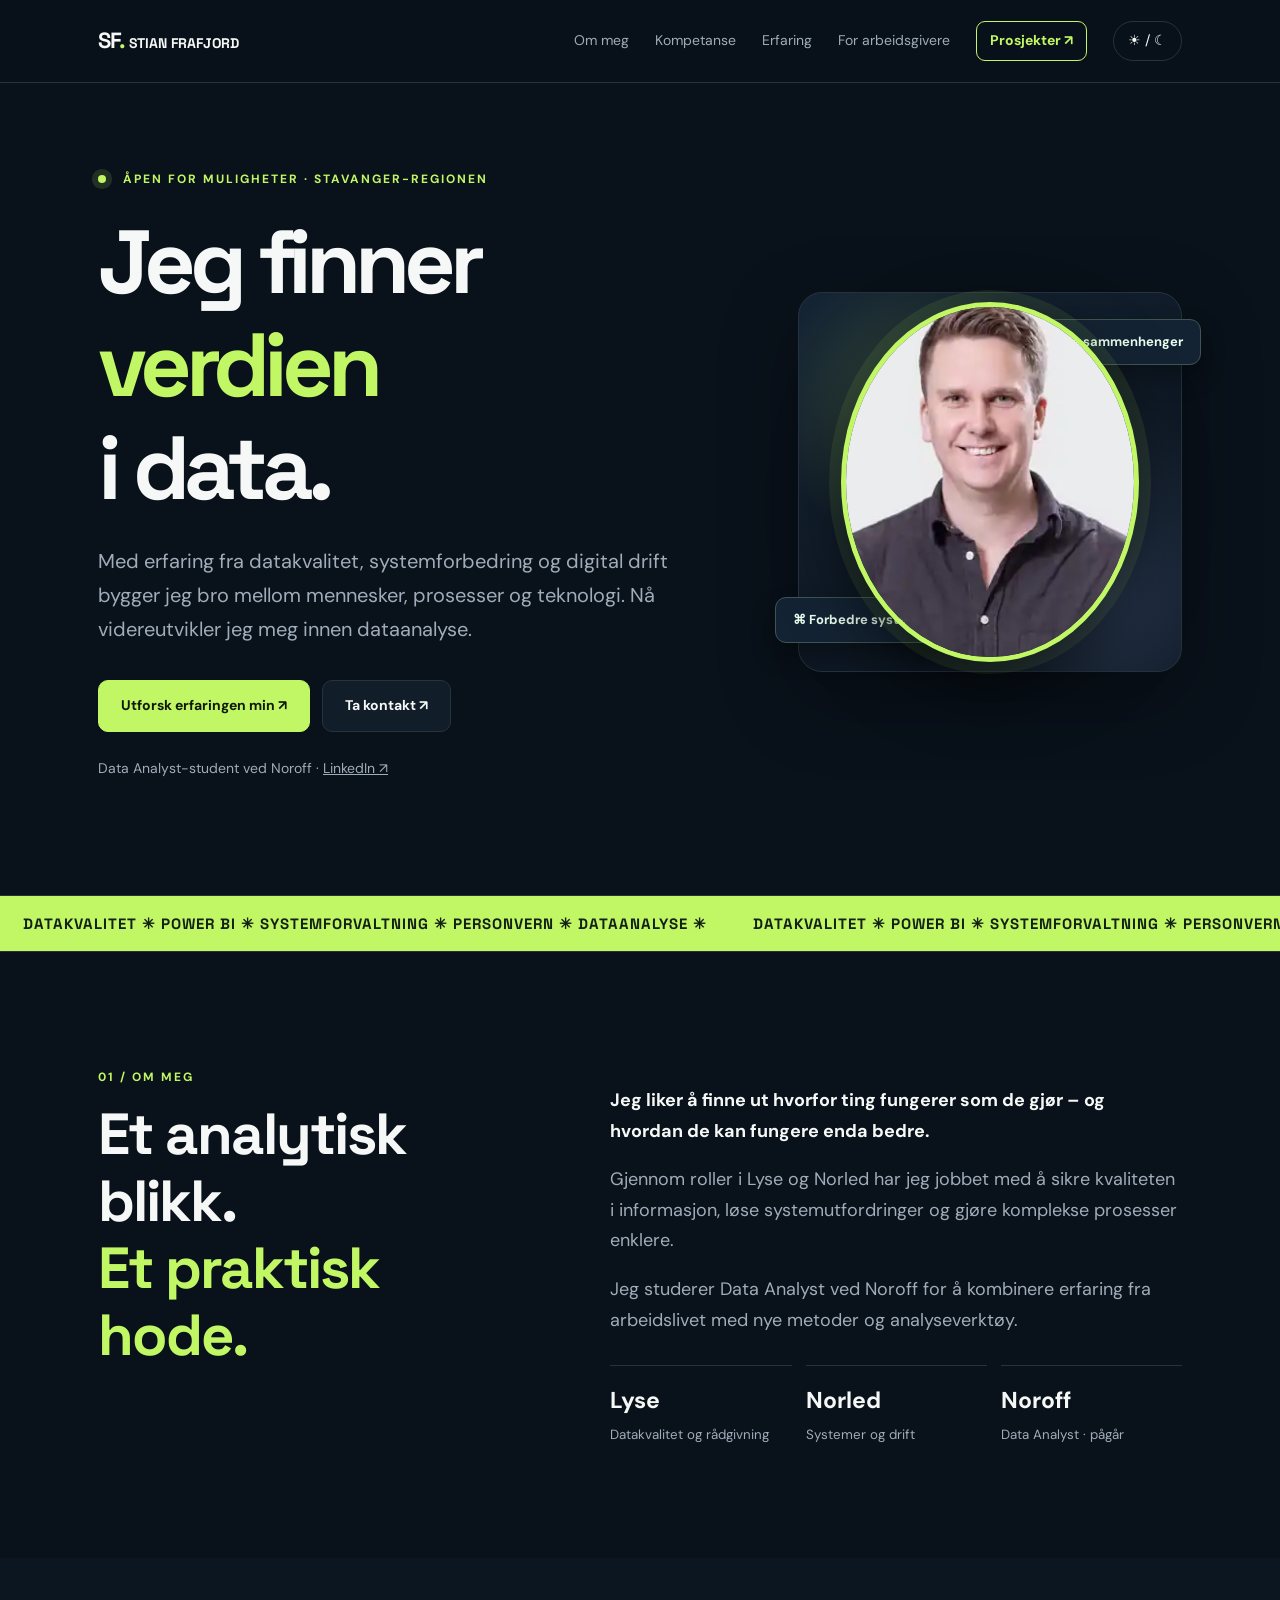
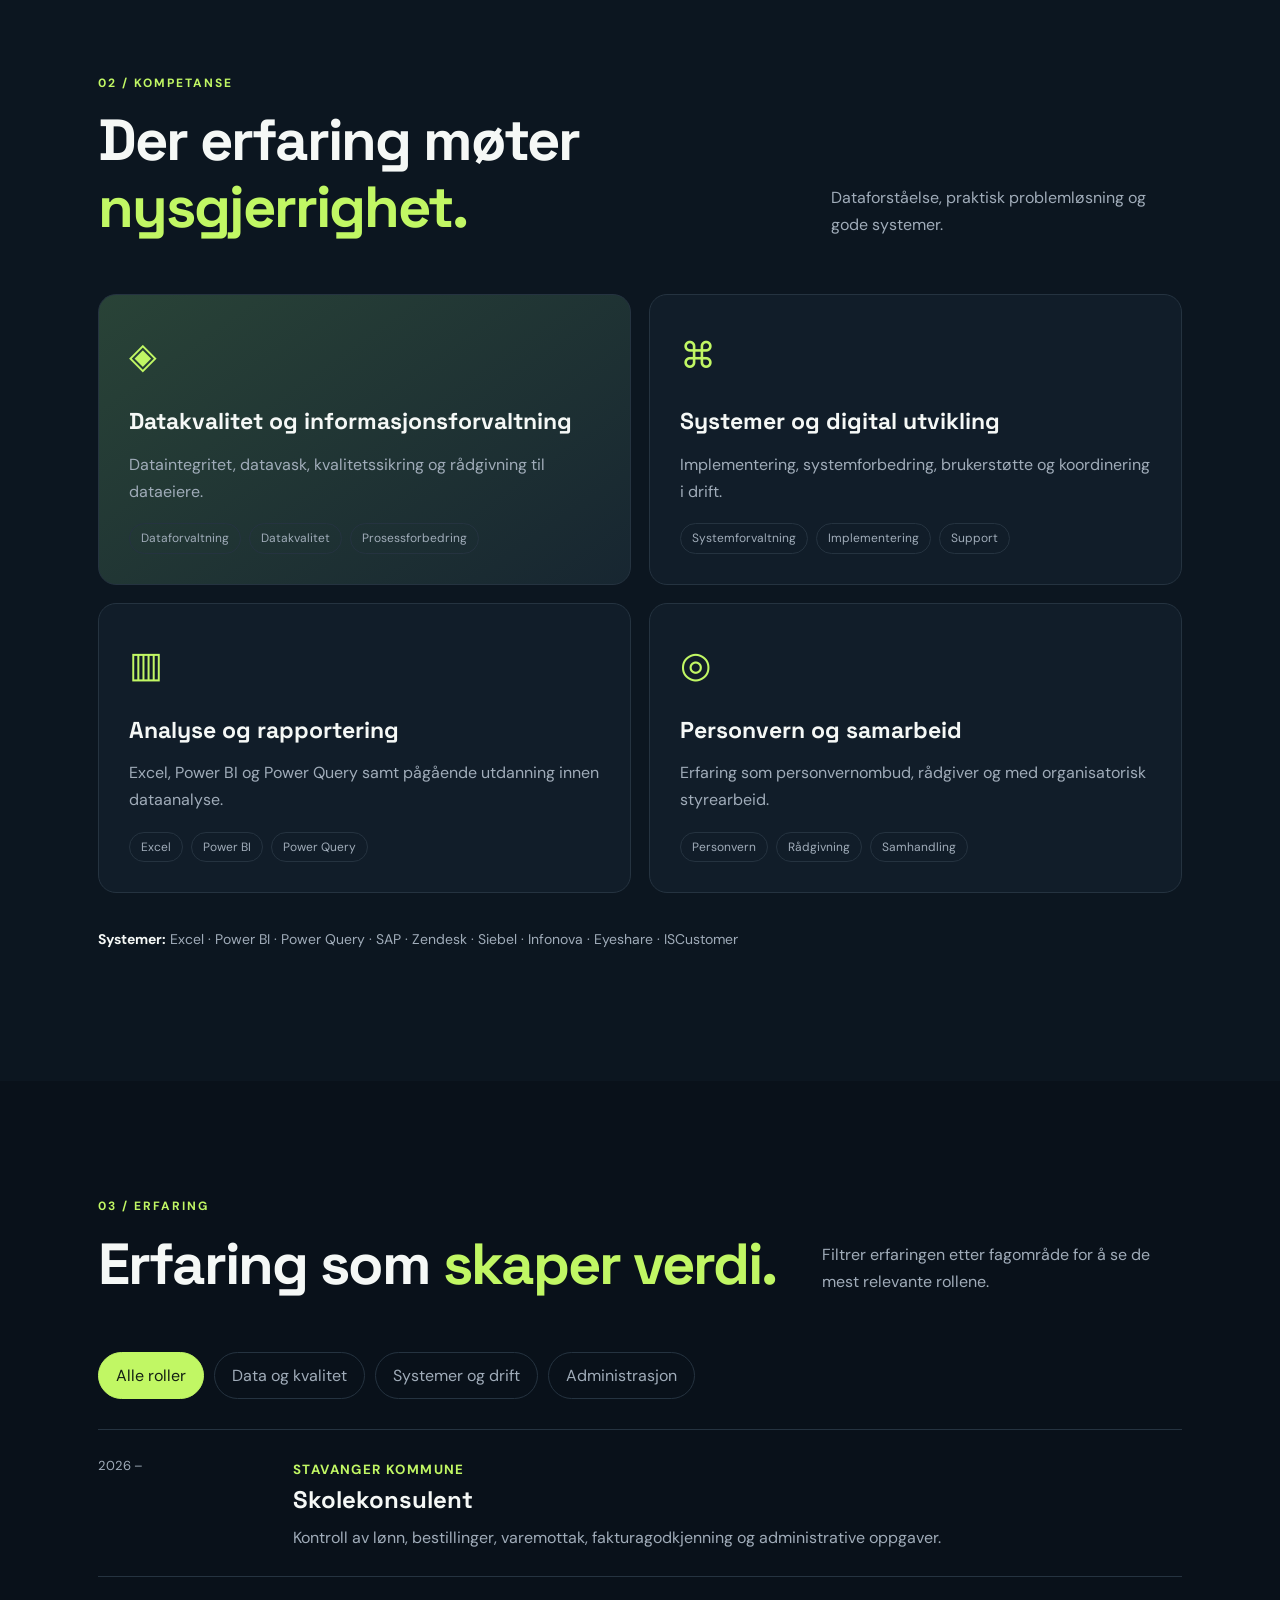
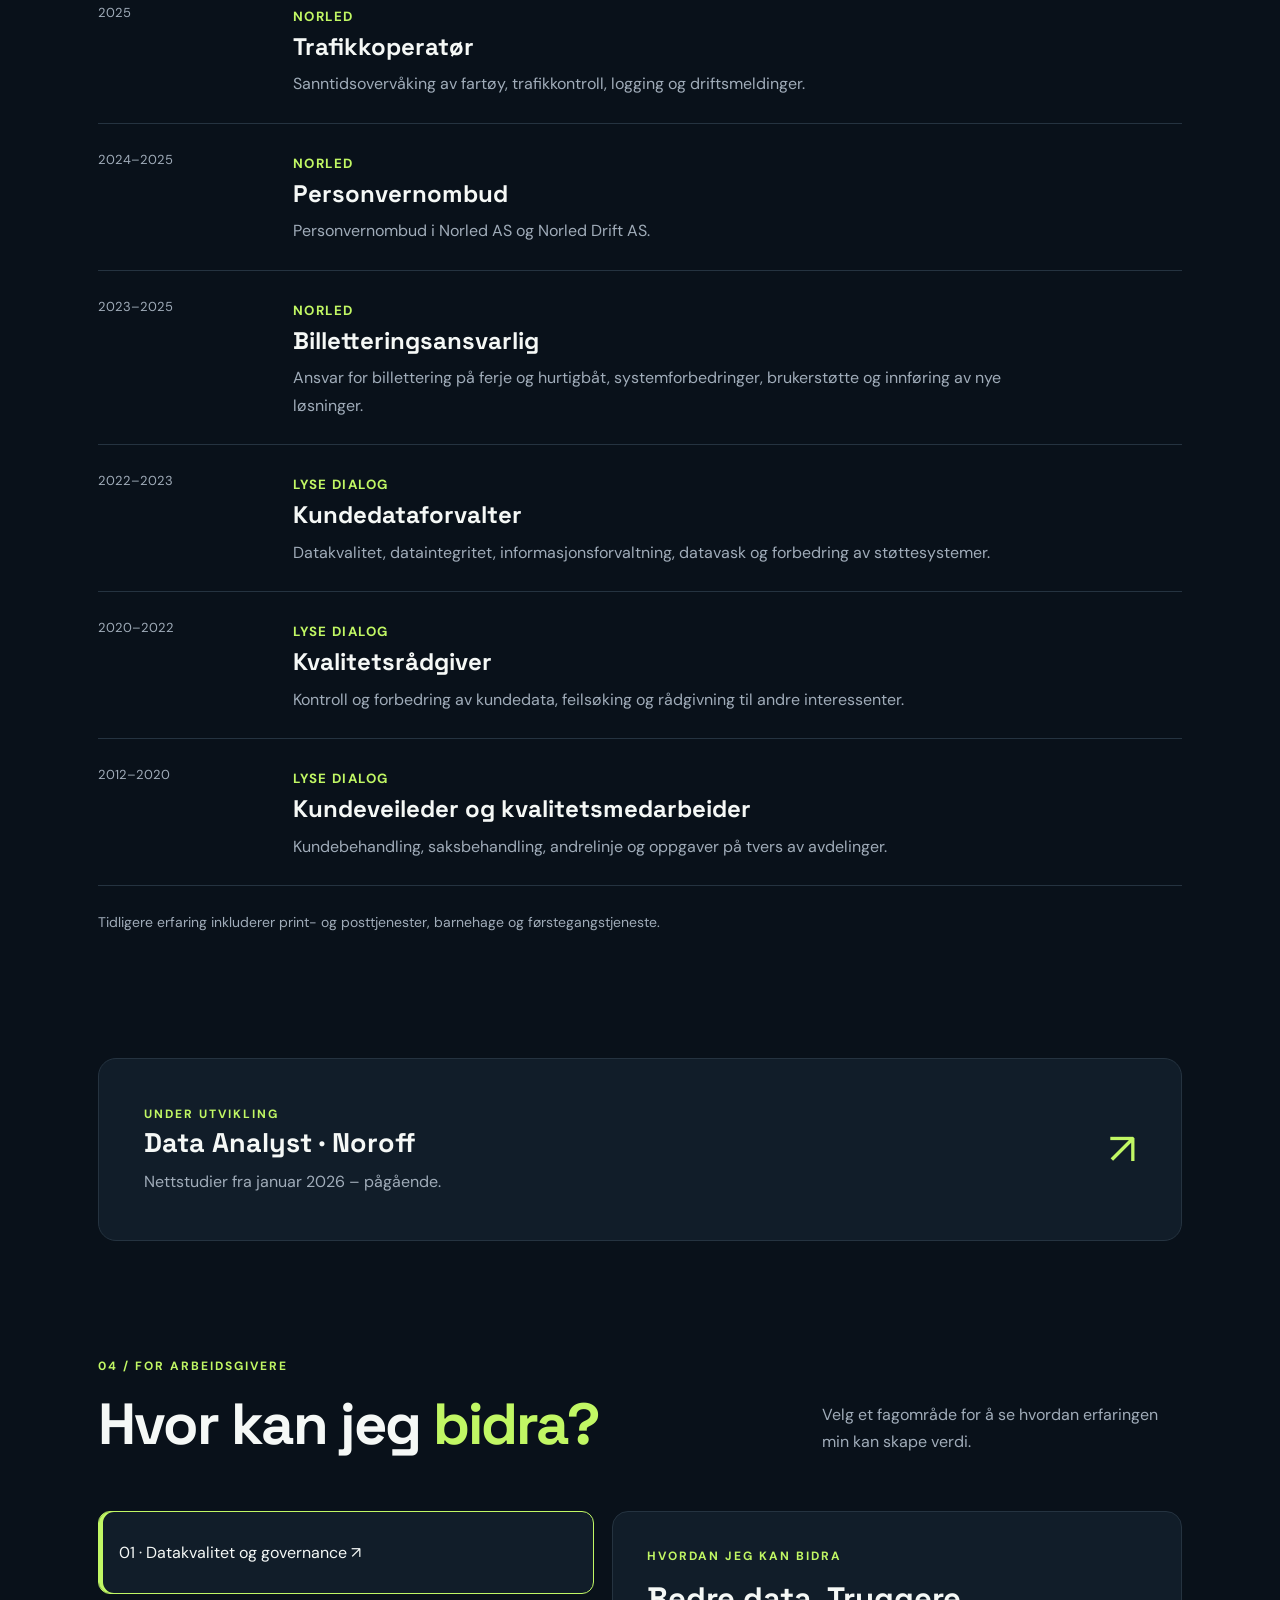
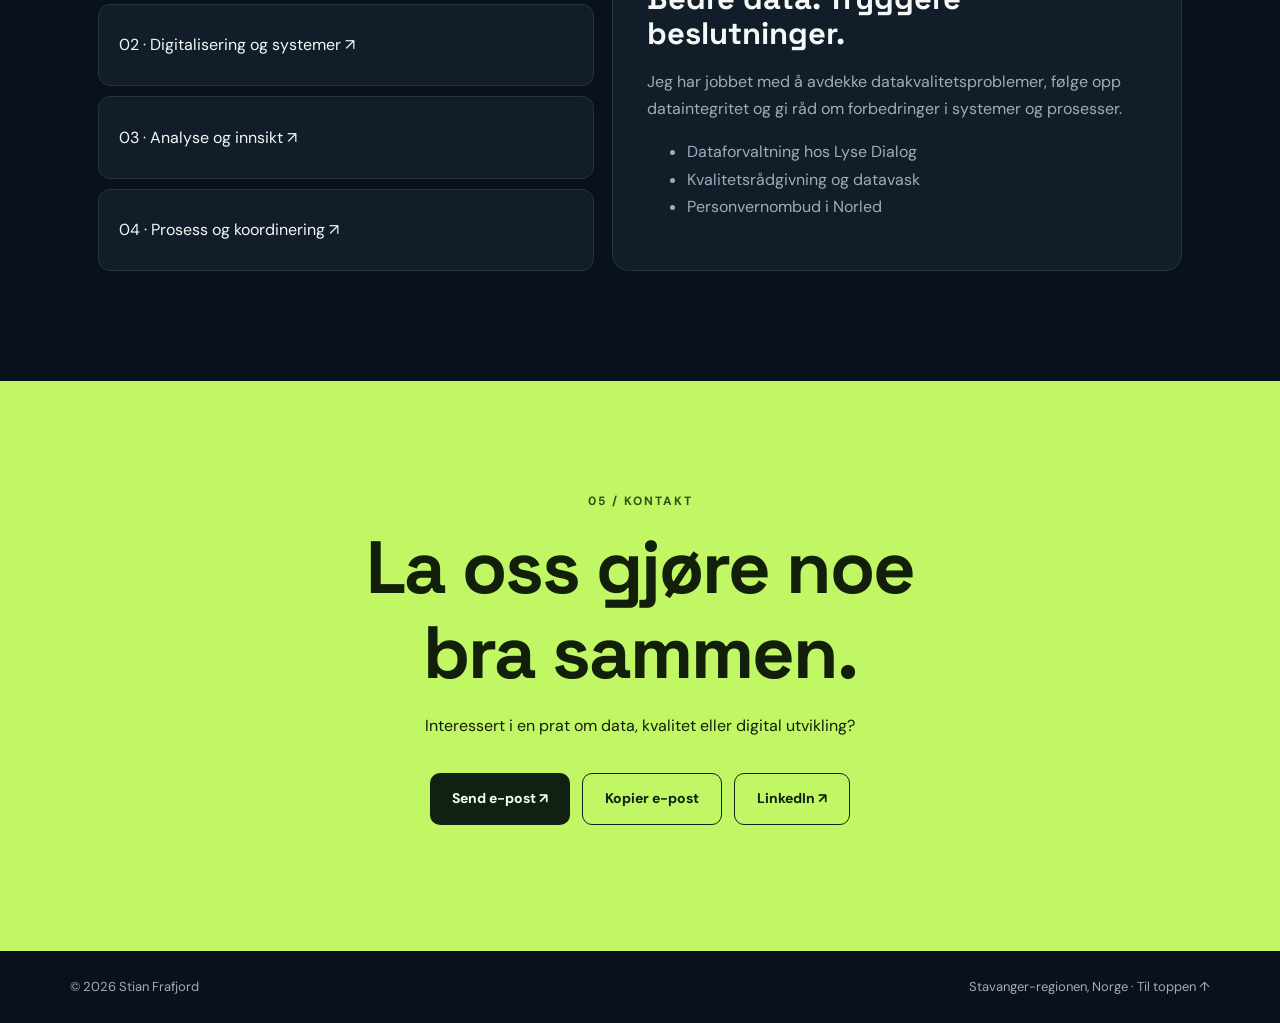
==== commit e5ae67f0: "Display Stian's portrait prominently on homepage" ====
--- a/index.html
+++ b/index.html
@@ -2,7 +2,8 @@
 <html lang="no"><head><meta charset="utf-8"><meta name="viewport" content="width=device-width,initial-scale=1"><meta name="theme-color" content="#0b1119"><meta name="description" content="Stian Frafjord – datakvalitet, informasjonsforvaltning, systemforbedring og dataanalyse."><title>Stian Frafjord | Data · Kvalitet · Utvikling</title><link rel="preconnect" href="https://fonts.googleapis.com"><link href="https://fonts.googleapis.com/css2?family=DM+Sans:wght@400;500;600;700&family=Space+Grotesk:wght@400;500;600;700&display=swap" rel="stylesheet"><style>
 :root{--bg:#09111a;--panel:#111d29;--line:#253340;--muted:#a0acb9;--txt:#f5f8f6;--accent:#c1f764;--accent2:#8db6ff}*{box-sizing:border-box}html{scroll-behavior:smooth}body{margin:0;background:var(--bg);color:var(--txt);font:16px/1.7 'DM Sans',sans-serif;overflow-x:hidden}body.light{--bg:#f1f5f0;--panel:#fff;--line:#d7e0dc;--muted:#51616b;--txt:#15232b;--accent:#497a19;--accent2:#315da7}h1,h2,h3,.brand{font-family:'Space Grotesk',sans-serif;line-height:1.15}a{color:inherit;text-decoration:none}button{font:inherit;cursor:pointer}.wrap{max-width:1140px;margin:auto;padding:0 28px}.nav{height:82px;display:flex;align-items:center;justify-content:space-between}.top{position:sticky;top:0;z-index:10;background:color-mix(in srgb,var(--bg) 90%,transparent);border-bottom:1px solid var(--line);backdrop-filter:blur(20px)}.brand{font-weight:700;font-size:22px;letter-spacing:-1px}.brand b{color:var(--accent)}.links{display:flex;align-items:center;gap:26px;font-size:14px;color:var(--muted)}.links a:hover{color:var(--accent)}.theme{background:transparent;color:var(--txt);border:1px solid var(--line);border-radius:50px;padding:7px 14px}.mobile{display:none}.hero{min-height:630px;display:grid;grid-template-columns:1.25fr .75fr;gap:60px;align-items:center;padding-top:86px;padding-bottom:100px}.eyebrow,.kicker{color:var(--accent);font-size:12px;letter-spacing:2px;font-weight:700;text-transform:uppercase}.pulse{display:inline-block;width:8px;height:8px;border-radius:50%;background:var(--accent);box-shadow:0 0 0 6px #c1f76422;margin-right:12px}.hero h1{font-size:clamp(56px,7vw,102px);letter-spacing:-6px;margin:22px 0 24px}.hero h1 em{font-style:normal;color:var(--accent)}.lead{font-size:20px;max-width:570px;color:var(--muted)}.actions{display:flex;gap:12px;flex-wrap:wrap;margin-top:34px}.btn{display:inline-flex;align-items:center;justify-content:center;padding:13px 22px;border:1px solid var(--line);border-radius:10px;font-weight:700;font-size:14px;transition:transform .2s,background .2s}.btn:hover{transform:translateY(-3px)}.primary{background:var(--accent);color:#101a0a;border-color:var(--accent)}body.light .primary{color:#fff}.outline{background:var(--panel)}.hero-art{min-height:380px;position:relative;border:1px solid var(--line);border-radius:24px;background:radial-gradient(circle at 30% 30%,#c1f76430,transparent 38%),radial-gradient(circle at 80% 80%,#8db6ff33,transparent 45%),linear-gradient(145deg,#152434,#0a111a);display:grid;place-items:center;box-shadow:0 25px 80px #0004}.monogram{font:700 148px 'Space Grotesk',sans-serif;letter-spacing:-14px;color:#ebf7ee}.bubble{position:absolute;padding:11px 17px;background:#142333;color:#e9fff0;border:1px solid #3d5654;border-radius:11px;font-size:13px;font-weight:700;box-shadow:0 12px 25px #0005}.b1{top:26px;right:-20px}.b2{bottom:28px;left:-24px}.strip{border-block:1px solid var(--line);background:var(--accent);color:#132015;padding:18px 0;overflow:hidden;white-space:nowrap;font:700 15px 'Space Grotesk';letter-spacing:1px}.strip-inner{width:max-content;animation:move 30s linear infinite}.strip-inner span{margin:0 23px}@keyframes move{to{transform:translateX(-50%)}}section.section{padding-top:115px;padding-bottom:110px}.section-head{display:flex;justify-content:space-between;align-items:end;gap:30px;margin-bottom:40px}.section-head p{max-width:360px;color:var(--muted)}h2{font-size:clamp(36px,5vw,58px);letter-spacing:-2px;margin:14px 0}h2 span{color:var(--accent)}.intro{display:grid;grid-template-columns:.85fr 1.15fr;gap:90px}.intro p{color:var(--muted);font-size:18px}.intro strong{color:var(--txt)}.facts{display:grid;grid-template-columns:repeat(3,1fr);gap:14px;margin-top:30px}.fact{border-top:1px solid var(--line);padding-top:15px}.fact strong{display:block;font-size:23px}.fact small{color:var(--muted)}.dark{background:color-mix(in srgb,var(--panel) 40%,var(--bg))}.skills{display:grid;grid-template-columns:repeat(2,1fr);gap:18px}.skill{border:1px solid var(--line);border-radius:18px;padding:30px;background:var(--panel);transition:transform .2s,border-color .2s}.skill:hover{transform:translateY(-5px);border-color:var(--accent)}.skill:first-child{background:linear-gradient(145deg,#294337,#172631)}.skill .symbol{font-size:36px;color:var(--accent)}.skill h3{font-size:23px;margin:22px 0 9px}.skill p{color:var(--muted);margin-bottom:18px}.tags{display:flex;flex-wrap:wrap;gap:8px}.tags span{font-size:12px;border:1px solid var(--line);border-radius:30px;padding:4px 11px;color:var(--muted)}.tools{margin-top:28px;color:var(--muted);font-size:14px;line-height:2.6}.tools strong{color:var(--txt)}.filters{display:flex;flex-wrap:wrap;gap:10px;margin:30px 0}.filter{background:transparent;color:var(--muted);border:1px solid var(--line);padding:9px 17px;border-radius:50px}.filter.active{color:#142013;background:var(--accent);border-color:var(--accent)}.job{display:grid;grid-template-columns:175px 1fr;gap:20px;border-top:1px solid var(--line);padding:25px 0}.job:last-child{border-bottom:1px solid var(--line)}.job time{color:var(--muted);font-size:13px}.job h3{font-size:24px;margin:4px 0}.job small{color:var(--accent);letter-spacing:1.4px;font-weight:700}.job p{margin:10px 0 0;color:var(--muted);max-width:760px}.job[hidden]{display:none}.match{display:grid;grid-template-columns:1fr 1.15fr;gap:18px}.tabs{display:grid;gap:10px}.tab{background:var(--panel);border:1px solid var(--line);color:var(--txt);padding:18px 20px;text-align:left;border-radius:12px}.tab.active{border-color:var(--accent);box-shadow:inset 4px 0 0 var(--accent)}.output{border:1px solid var(--line);border-radius:16px;padding:34px;background:var(--panel);min-height:310px}.output h3{font-size:31px;margin:14px 0}.output p,.output li{color:var(--muted)}.education{display:flex;justify-content:space-between;gap:25px;align-items:center;padding:45px;border:1px solid var(--line);border-radius:18px;background:var(--panel)}.education strong{font:700 27px 'Space Grotesk'}.education p{color:var(--muted);margin:8px 0 0}.contact{background:var(--accent);color:#12200b;text-align:center;padding:110px 20px}.contact h2{font-size:clamp(42px,6vw,74px)}.contact .kicker{color:#344f16}.contact .btn{background:#102013;color:#f4ffed;border:0}.contact .outline{background:transparent;color:#102013;border:1px solid #102013}.contact .actions{justify-content:center}.foot{padding:25px 0;display:flex;justify-content:space-between;color:var(--muted);font-size:13px}.reveal{opacity:0;transform:translateY(15px);transition:opacity .7s,transform .7s}.reveal.visible{opacity:1;transform:none}@media(max-width:800px){.hero,.intro,.match{grid-template-columns:1fr}.hero{padding-top:65px;gap:35px}.hero-art{min-height:260px}.monogram{font-size:110px}.hero h1{letter-spacing:-3px}.links{gap:14px}.links a{display:none}.skills{grid-template-columns:1fr}.section-head{display:block}.facts{grid-template-columns:1fr 1fr}.job{grid-template-columns:1fr;gap:2px}.education{display:block}.foot{display:block;text-align:center}.bubble{font-size:11px}.b1{right:10px}.b2{left:10px}}@media(prefers-reduced-motion:reduce){*{scroll-behavior:auto!important;animation:none!important;transition:none!important}.reveal{opacity:1;transform:none}}
 .links a.project-link{display:inline-flex;border:1px solid var(--accent);color:var(--accent);border-radius:9px;padding:7px 13px;font-weight:700;white-space:nowrap}.links a.project-link:hover{background:var(--accent);color:#132015}@media(max-width:800px){.links a.project-link{display:inline-flex;font-size:13px;padding:6px 10px}.nav{gap:10px}.brand span{display:none}}
-</style></head><body><header class="top"><div class="wrap nav"><a class="brand" href="#top">SF<b>.</b> <span style="font-size:14px;letter-spacing:0">STIAN FRAFJORD</span></a><nav class="links"><a href="#om">Om meg</a><a href="#kompetanse">Kompetanse</a><a href="#erfaring">Erfaring</a><a href="#muligheter">For arbeidsgivere</a><a class="project-link" href="/prosjekter.html">Prosjekter ↗</a><button class="theme" id="theme" aria-label="Bytt fargetema">☀︎ / ☾</button></nav></div></header><main id="top"><div class="wrap hero"><div class="reveal"><div class="eyebrow"><span class="pulse"></span> ÅPEN FOR MULIGHETER · STAVANGER-REGIONEN</div><h1>Jeg finner<br><em>verdien</em><br>i data.</h1><p class="lead">Med erfaring fra datakvalitet, systemforbedring og digital drift bygger jeg bro mellom mennesker, prosesser og teknologi. Nå videreutvikler jeg meg innen dataanalyse.</p><div class="actions"><a class="btn primary" href="#erfaring">Utforsk erfaringen min ↗</a><a class="btn outline" href="#kontakt">Ta kontakt ↗</a></div><p style="margin-top:25px;color:var(--muted);font-size:14px">Data Analyst-student ved Noroff · <a style="text-decoration:underline" href="https://www.linkedin.com/in/stian-frafjord-09b917ba" target="_blank" rel="noopener">LinkedIn ↗</a></p></div><div class="hero-art reveal" aria-label="Grafisk SF-monogram"><div class="monogram">SF<span style="color:#c1f764">.</span></div><div class="bubble b1">✦ Se sammenhenger</div><div class="bubble b2">⌘ Forbedre systemer</div></div></div><div class="strip"><div class="strip-inner"><span>DATAKVALITET ✳ POWER BI ✳ SYSTEMFORVALTNING ✳ PERSONVERN ✳ DATAANALYSE ✳</span><span>DATAKVALITET ✳ POWER BI ✳ SYSTEMFORVALTNING ✳ PERSONVERN ✳ DATAANALYSE ✳</span><span>DATAKVALITET ✳ POWER BI ✳ SYSTEMFORVALTNING ✳ PERSONVERN ✳ DATAANALYSE ✳</span><span>DATAKVALITET ✳ POWER BI ✳ SYSTEMFORVALTNING ✳ PERSONVERN ✳ DATAANALYSE ✳</span></div></div>
+.hero-portrait{display:block;width:min(78%,330px);aspect-ratio:1;object-fit:cover;object-position:center;border-radius:50%;border:5px solid #c1f764;box-shadow:0 24px 65px #0008,0 0 0 12px #c1f76418;position:relative;z-index:1}@media(max-width:800px){.hero-portrait{width:min(62vw,240px);border-width:4px}}
+</style></head><body><header class="top"><div class="wrap nav"><a class="brand" href="#top">SF<b>.</b> <span style="font-size:14px;letter-spacing:0">STIAN FRAFJORD</span></a><nav class="links"><a href="#om">Om meg</a><a href="#kompetanse">Kompetanse</a><a href="#erfaring">Erfaring</a><a href="#muligheter">For arbeidsgivere</a><a class="project-link" href="/prosjekter.html">Prosjekter ↗</a><button class="theme" id="theme" aria-label="Bytt fargetema">☀︎ / ☾</button></nav></div></header><main id="top"><div class="wrap hero"><div class="reveal"><div class="eyebrow"><span class="pulse"></span> ÅPEN FOR MULIGHETER · STAVANGER-REGIONEN</div><h1>Jeg finner<br><em>verdien</em><br>i data.</h1><p class="lead">Med erfaring fra datakvalitet, systemforbedring og digital drift bygger jeg bro mellom mennesker, prosesser og teknologi. Nå videreutvikler jeg meg innen dataanalyse.</p><div class="actions"><a class="btn primary" href="#erfaring">Utforsk erfaringen min ↗</a><a class="btn outline" href="#kontakt">Ta kontakt ↗</a></div><p style="margin-top:25px;color:var(--muted);font-size:14px">Data Analyst-student ved Noroff · <a style="text-decoration:underline" href="https://www.linkedin.com/in/stian-frafjord-09b917ba" target="_blank" rel="noopener">LinkedIn ↗</a></p></div><div class="hero-art reveal" aria-label="Grafisk SF-monogram"><img class="hero-portrait" src="/assets/stian-frafjord.webp" alt="Portrett av Stian Frafjord" width="360" height="360" loading="eager" fetchpriority="high"><div class="bubble b1">✦ Se sammenhenger</div><div class="bubble b2">⌘ Forbedre systemer</div></div></div><div class="strip"><div class="strip-inner"><span>DATAKVALITET ✳ POWER BI ✳ SYSTEMFORVALTNING ✳ PERSONVERN ✳ DATAANALYSE ✳</span><span>DATAKVALITET ✳ POWER BI ✳ SYSTEMFORVALTNING ✳ PERSONVERN ✳ DATAANALYSE ✳</span><span>DATAKVALITET ✳ POWER BI ✳ SYSTEMFORVALTNING ✳ PERSONVERN ✳ DATAANALYSE ✳</span><span>DATAKVALITET ✳ POWER BI ✳ SYSTEMFORVALTNING ✳ PERSONVERN ✳ DATAANALYSE ✳</span></div></div>
 <section class="section wrap intro" id="om"><div class="reveal"><div class="kicker">01 / OM MEG</div><h2>Et analytisk blikk.<br><span>Et praktisk hode.</span></h2></div><div class="reveal"><p><strong>Jeg liker å finne ut hvorfor ting fungerer som de gjør – og hvordan de kan fungere enda bedre.</strong></p><p>Gjennom roller i Lyse og Norled har jeg jobbet med å sikre kvaliteten i informasjon, løse systemutfordringer og gjøre komplekse prosesser enklere.</p><p>Jeg studerer Data Analyst ved Noroff for å kombinere erfaring fra arbeidslivet med nye metoder og analyseverktøy.</p><div class="facts"><div class="fact"><strong>Lyse</strong><small>Datakvalitet og rådgivning</small></div><div class="fact"><strong>Norled</strong><small>Systemer og drift</small></div><div class="fact"><strong>Noroff</strong><small>Data Analyst · pågår</small></div></div></div></section>
 <section class="section dark" id="kompetanse"><div class="wrap"><div class="section-head reveal"><div><div class="kicker">02 / KOMPETANSE</div><h2>Der erfaring møter <span>nysgjerrighet.</span></h2></div><p>Dataforståelse, praktisk problemløsning og gode systemer.</p></div><div class="skills"><article class="skill reveal"><div class="symbol">◈</div><h3>Datakvalitet og informasjonsforvaltning</h3><p>Dataintegritet, datavask, kvalitetssikring og rådgivning til dataeiere.</p><div class="tags"><span>Dataforvaltning</span><span>Datakvalitet</span><span>Prosessforbedring</span></div></article><article class="skill reveal"><div class="symbol">⌘</div><h3>Systemer og digital utvikling</h3><p>Implementering, systemforbedring, brukerstøtte og koordinering i drift.</p><div class="tags"><span>Systemforvaltning</span><span>Implementering</span><span>Support</span></div></article><article class="skill reveal"><div class="symbol">▥</div><h3>Analyse og rapportering</h3><p>Excel, Power BI og Power Query samt pågående utdanning innen dataanalyse.</p><div class="tags"><span>Excel</span><span>Power BI</span><span>Power Query</span></div></article><article class="skill reveal"><div class="symbol">◎</div><h3>Personvern og samarbeid</h3><p>Erfaring som personvernombud, rådgiver og med organisatorisk styrearbeid.</p><div class="tags"><span>Personvern</span><span>Rådgivning</span><span>Samhandling</span></div></article></div><p class="tools"><strong>Systemer:</strong> Excel · Power BI · Power Query · SAP · Zendesk · Siebel · Infonova · Eyeshare · ISCustomer</p></div></section>
 <section class="section wrap" id="erfaring"><div class="section-head reveal"><div><div class="kicker">03 / ERFARING</div><h2>Erfaring som <span>skaper verdi.</span></h2></div><p>Filtrer erfaringen etter fagområde for å se de mest relevante rollene.</p></div><div class="filters" role="group" aria-label="Filtrer erfaring"><button class="filter active" data-filter="all">Alle roller</button><button class="filter" data-filter="data">Data og kvalitet</button><button class="filter" data-filter="systems">Systemer og drift</button><button class="filter" data-filter="admin">Administrasjon</button></div><div id="jobs">
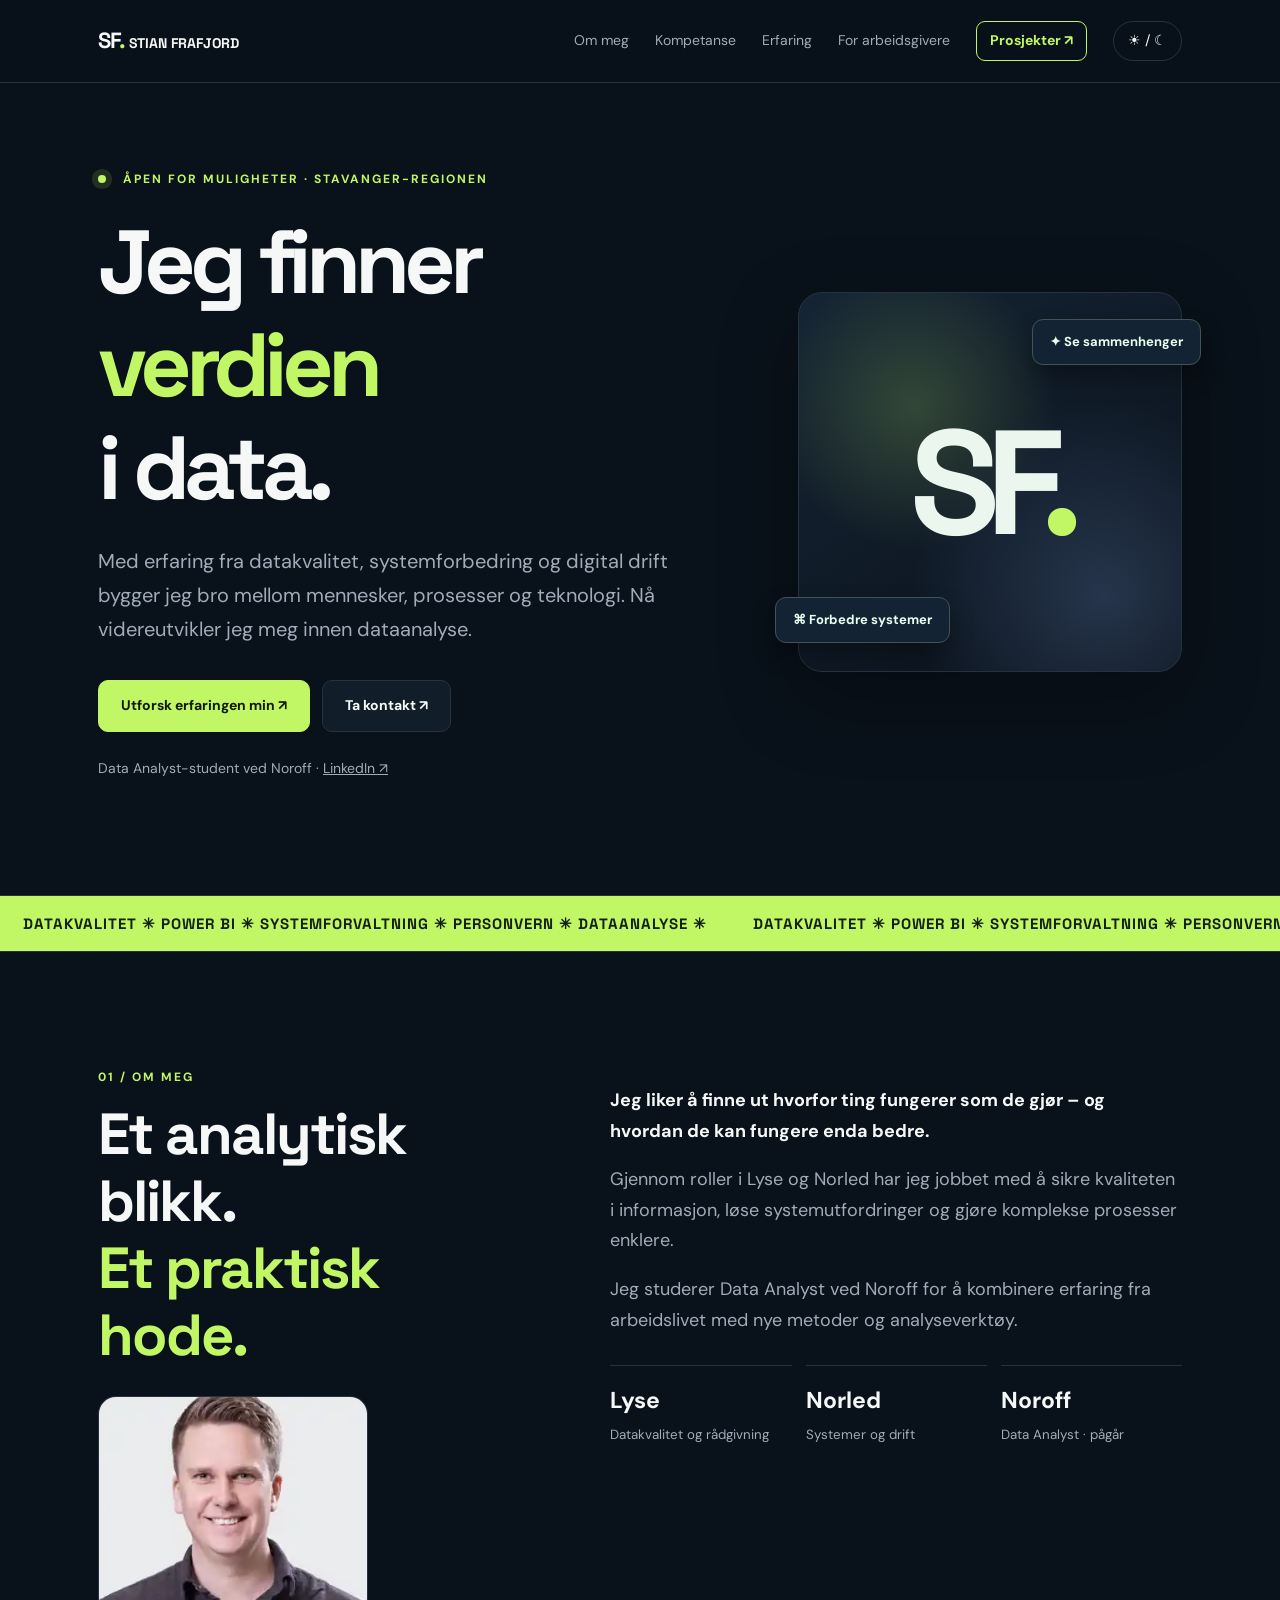
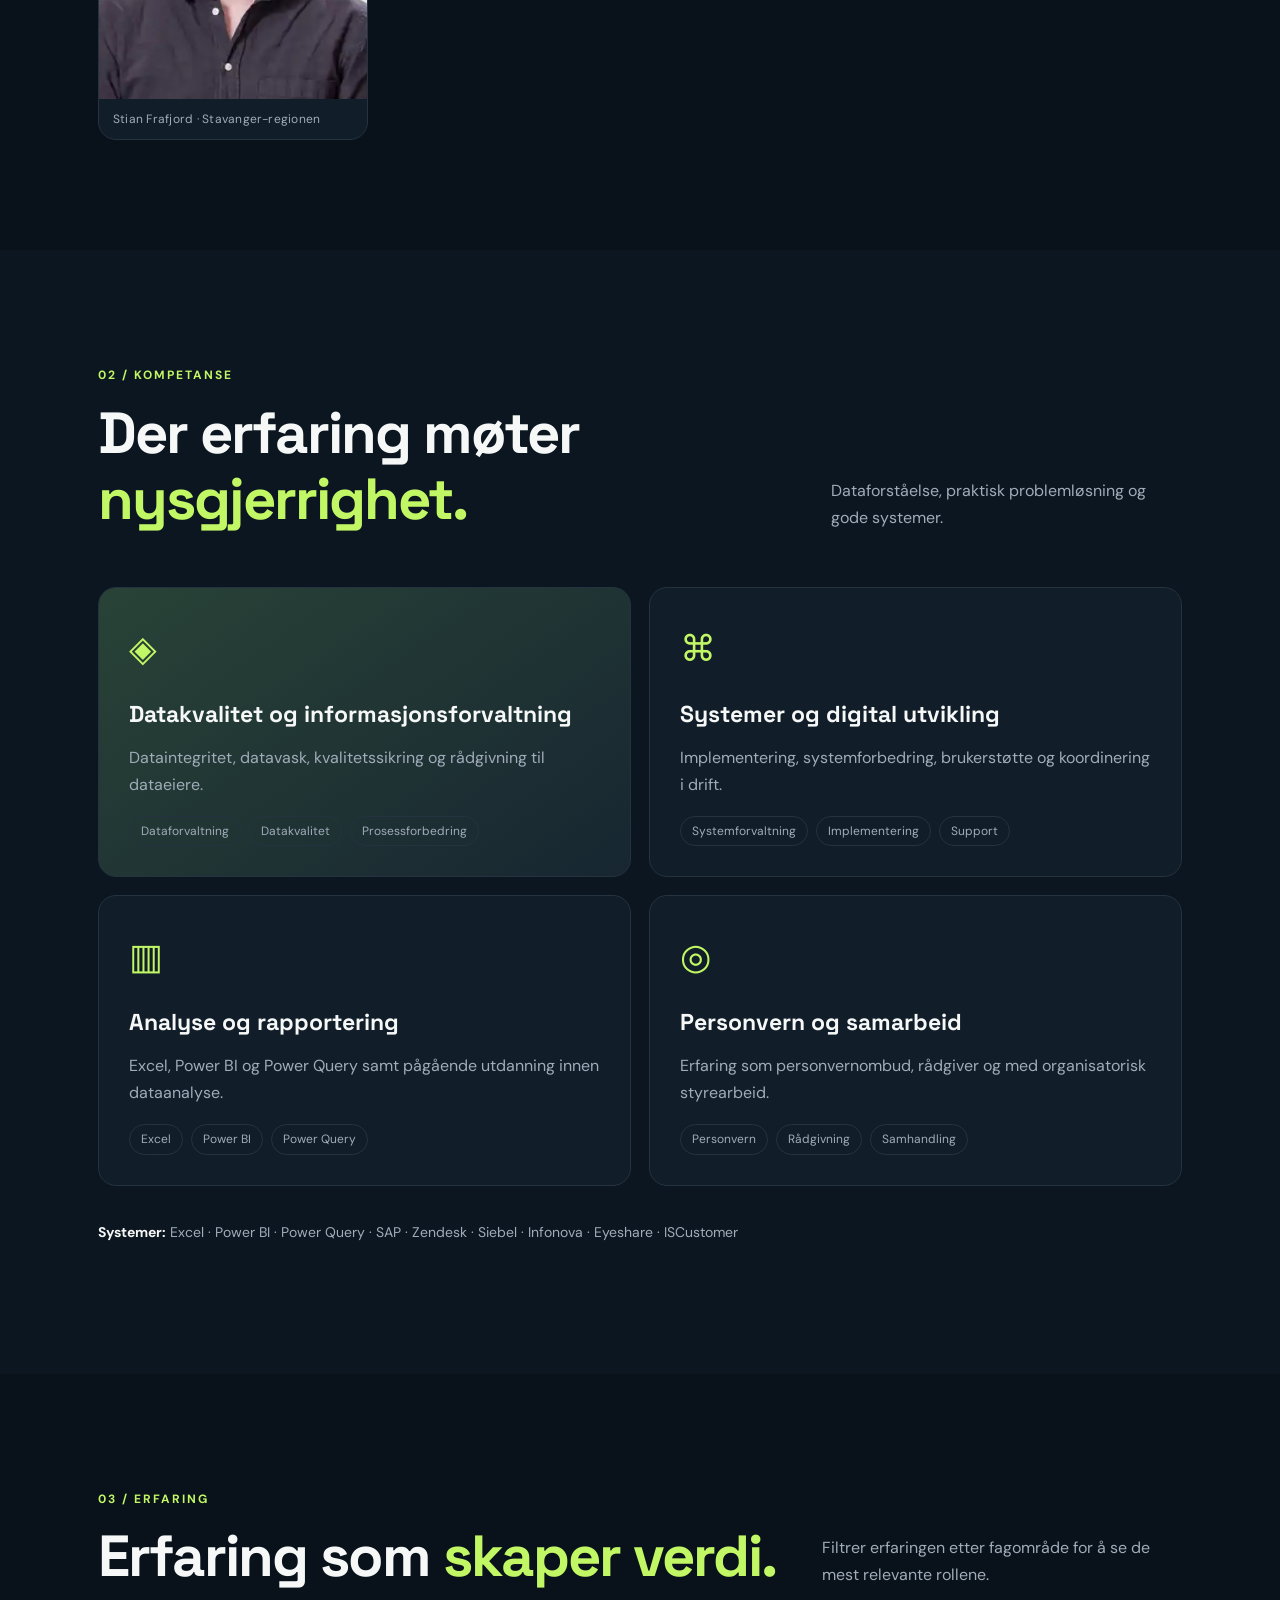
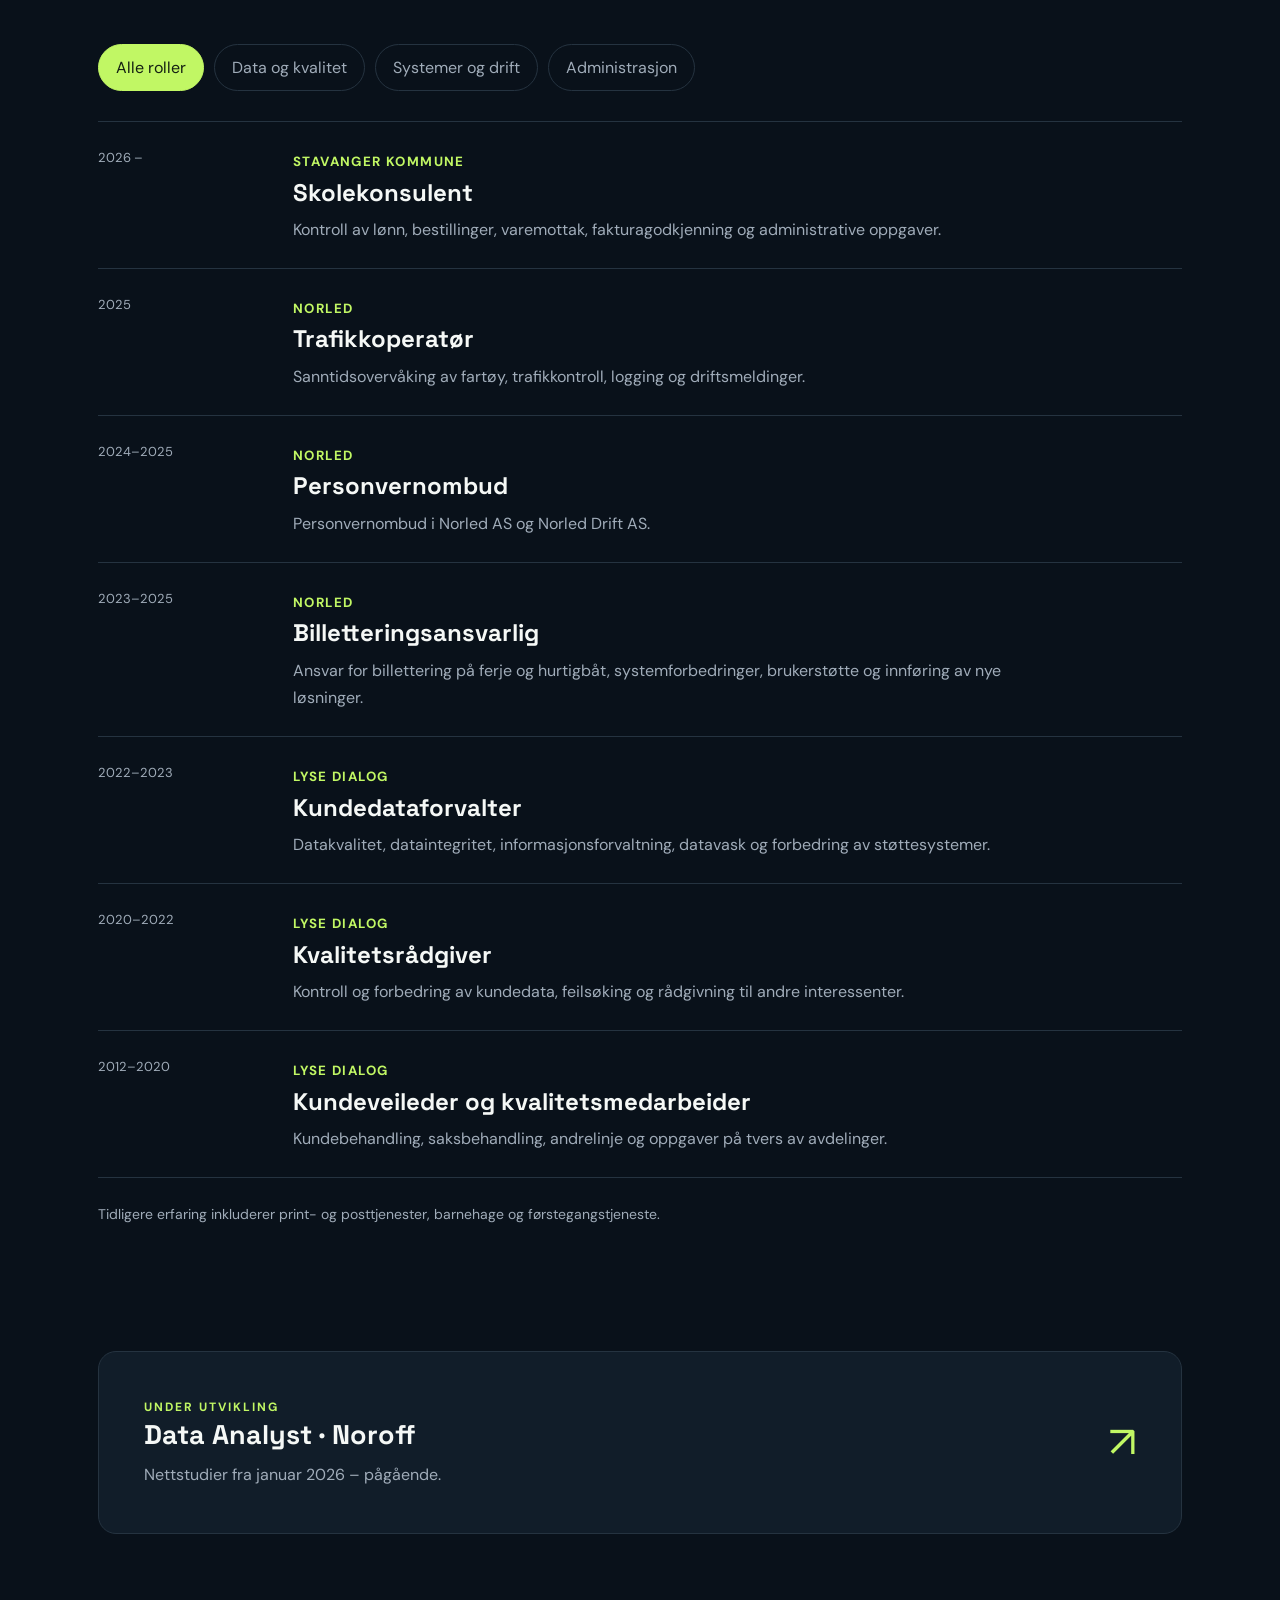
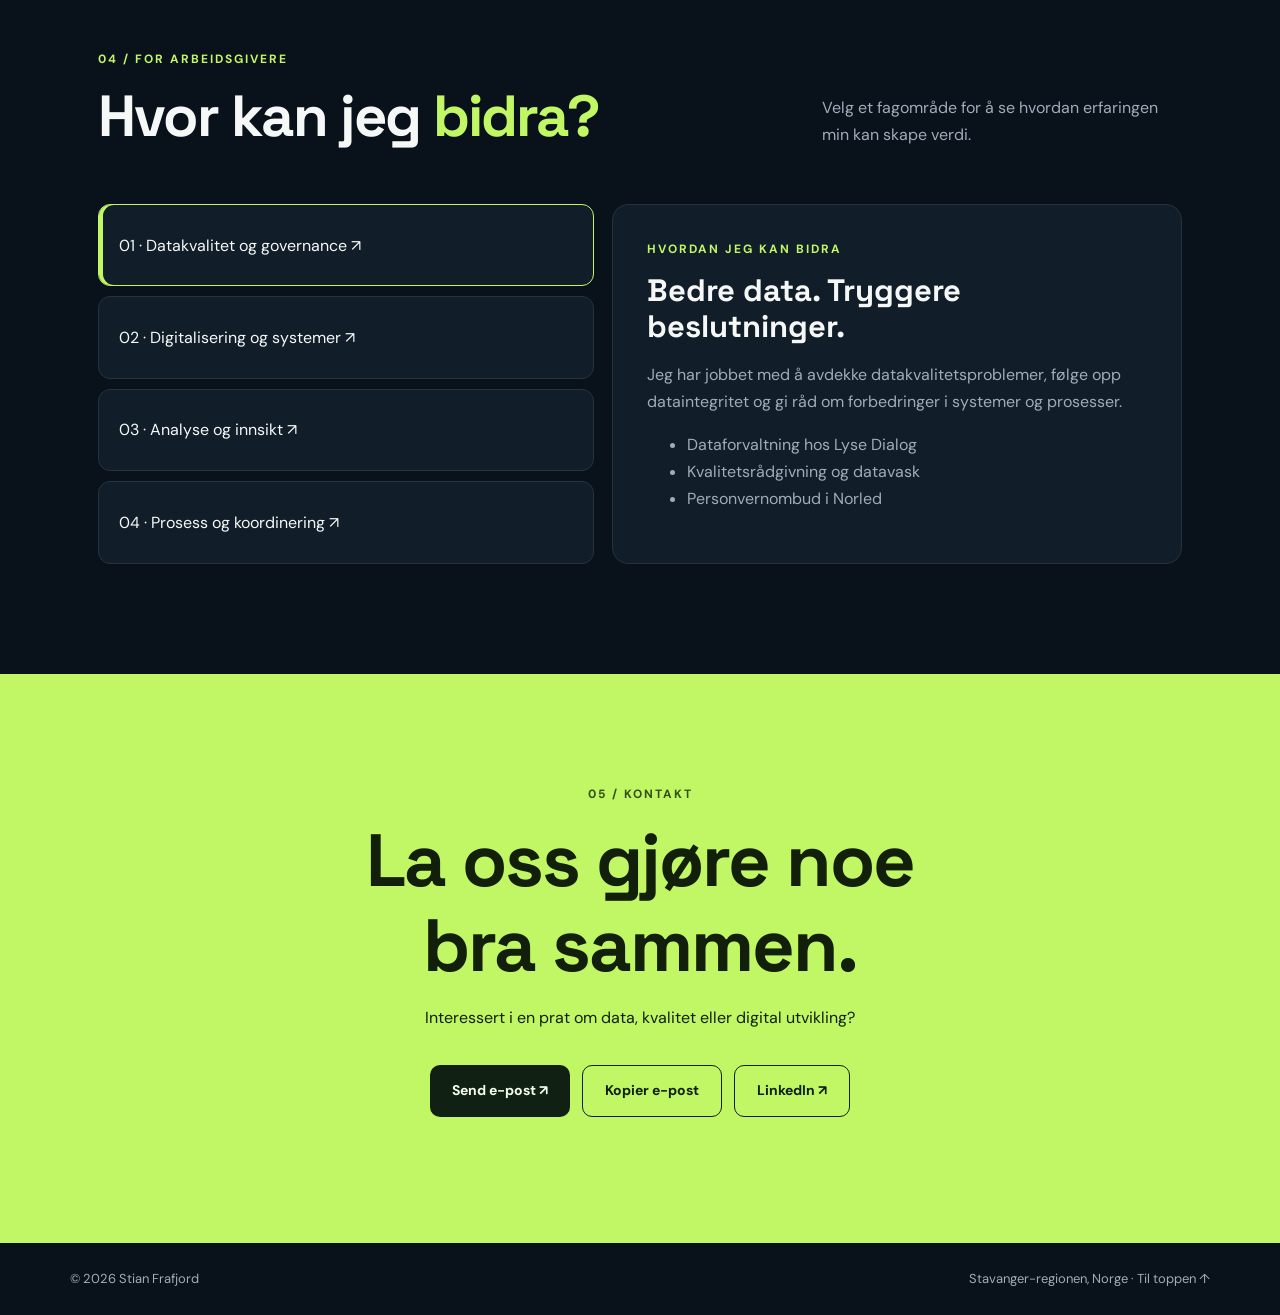
==== commit d62bf945: "Move portrait to About section; restore uncluttered hero" ====
--- a/index.html
+++ b/index.html
@@ -2,9 +2,9 @@
 <html lang="no"><head><meta charset="utf-8"><meta name="viewport" content="width=device-width,initial-scale=1"><meta name="theme-color" content="#0b1119"><meta name="description" content="Stian Frafjord – datakvalitet, informasjonsforvaltning, systemforbedring og dataanalyse."><title>Stian Frafjord | Data · Kvalitet · Utvikling</title><link rel="preconnect" href="https://fonts.googleapis.com"><link href="https://fonts.googleapis.com/css2?family=DM+Sans:wght@400;500;600;700&family=Space+Grotesk:wght@400;500;600;700&display=swap" rel="stylesheet"><style>
 :root{--bg:#09111a;--panel:#111d29;--line:#253340;--muted:#a0acb9;--txt:#f5f8f6;--accent:#c1f764;--accent2:#8db6ff}*{box-sizing:border-box}html{scroll-behavior:smooth}body{margin:0;background:var(--bg);color:var(--txt);font:16px/1.7 'DM Sans',sans-serif;overflow-x:hidden}body.light{--bg:#f1f5f0;--panel:#fff;--line:#d7e0dc;--muted:#51616b;--txt:#15232b;--accent:#497a19;--accent2:#315da7}h1,h2,h3,.brand{font-family:'Space Grotesk',sans-serif;line-height:1.15}a{color:inherit;text-decoration:none}button{font:inherit;cursor:pointer}.wrap{max-width:1140px;margin:auto;padding:0 28px}.nav{height:82px;display:flex;align-items:center;justify-content:space-between}.top{position:sticky;top:0;z-index:10;background:color-mix(in srgb,var(--bg) 90%,transparent);border-bottom:1px solid var(--line);backdrop-filter:blur(20px)}.brand{font-weight:700;font-size:22px;letter-spacing:-1px}.brand b{color:var(--accent)}.links{display:flex;align-items:center;gap:26px;font-size:14px;color:var(--muted)}.links a:hover{color:var(--accent)}.theme{background:transparent;color:var(--txt);border:1px solid var(--line);border-radius:50px;padding:7px 14px}.mobile{display:none}.hero{min-height:630px;display:grid;grid-template-columns:1.25fr .75fr;gap:60px;align-items:center;padding-top:86px;padding-bottom:100px}.eyebrow,.kicker{color:var(--accent);font-size:12px;letter-spacing:2px;font-weight:700;text-transform:uppercase}.pulse{display:inline-block;width:8px;height:8px;border-radius:50%;background:var(--accent);box-shadow:0 0 0 6px #c1f76422;margin-right:12px}.hero h1{font-size:clamp(56px,7vw,102px);letter-spacing:-6px;margin:22px 0 24px}.hero h1 em{font-style:normal;color:var(--accent)}.lead{font-size:20px;max-width:570px;color:var(--muted)}.actions{display:flex;gap:12px;flex-wrap:wrap;margin-top:34px}.btn{display:inline-flex;align-items:center;justify-content:center;padding:13px 22px;border:1px solid var(--line);border-radius:10px;font-weight:700;font-size:14px;transition:transform .2s,background .2s}.btn:hover{transform:translateY(-3px)}.primary{background:var(--accent);color:#101a0a;border-color:var(--accent)}body.light .primary{color:#fff}.outline{background:var(--panel)}.hero-art{min-height:380px;position:relative;border:1px solid var(--line);border-radius:24px;background:radial-gradient(circle at 30% 30%,#c1f76430,transparent 38%),radial-gradient(circle at 80% 80%,#8db6ff33,transparent 45%),linear-gradient(145deg,#152434,#0a111a);display:grid;place-items:center;box-shadow:0 25px 80px #0004}.monogram{font:700 148px 'Space Grotesk',sans-serif;letter-spacing:-14px;color:#ebf7ee}.bubble{position:absolute;padding:11px 17px;background:#142333;color:#e9fff0;border:1px solid #3d5654;border-radius:11px;font-size:13px;font-weight:700;box-shadow:0 12px 25px #0005}.b1{top:26px;right:-20px}.b2{bottom:28px;left:-24px}.strip{border-block:1px solid var(--line);background:var(--accent);color:#132015;padding:18px 0;overflow:hidden;white-space:nowrap;font:700 15px 'Space Grotesk';letter-spacing:1px}.strip-inner{width:max-content;animation:move 30s linear infinite}.strip-inner span{margin:0 23px}@keyframes move{to{transform:translateX(-50%)}}section.section{padding-top:115px;padding-bottom:110px}.section-head{display:flex;justify-content:space-between;align-items:end;gap:30px;margin-bottom:40px}.section-head p{max-width:360px;color:var(--muted)}h2{font-size:clamp(36px,5vw,58px);letter-spacing:-2px;margin:14px 0}h2 span{color:var(--accent)}.intro{display:grid;grid-template-columns:.85fr 1.15fr;gap:90px}.intro p{color:var(--muted);font-size:18px}.intro strong{color:var(--txt)}.facts{display:grid;grid-template-columns:repeat(3,1fr);gap:14px;margin-top:30px}.fact{border-top:1px solid var(--line);padding-top:15px}.fact strong{display:block;font-size:23px}.fact small{color:var(--muted)}.dark{background:color-mix(in srgb,var(--panel) 40%,var(--bg))}.skills{display:grid;grid-template-columns:repeat(2,1fr);gap:18px}.skill{border:1px solid var(--line);border-radius:18px;padding:30px;background:var(--panel);transition:transform .2s,border-color .2s}.skill:hover{transform:translateY(-5px);border-color:var(--accent)}.skill:first-child{background:linear-gradient(145deg,#294337,#172631)}.skill .symbol{font-size:36px;color:var(--accent)}.skill h3{font-size:23px;margin:22px 0 9px}.skill p{color:var(--muted);margin-bottom:18px}.tags{display:flex;flex-wrap:wrap;gap:8px}.tags span{font-size:12px;border:1px solid var(--line);border-radius:30px;padding:4px 11px;color:var(--muted)}.tools{margin-top:28px;color:var(--muted);font-size:14px;line-height:2.6}.tools strong{color:var(--txt)}.filters{display:flex;flex-wrap:wrap;gap:10px;margin:30px 0}.filter{background:transparent;color:var(--muted);border:1px solid var(--line);padding:9px 17px;border-radius:50px}.filter.active{color:#142013;background:var(--accent);border-color:var(--accent)}.job{display:grid;grid-template-columns:175px 1fr;gap:20px;border-top:1px solid var(--line);padding:25px 0}.job:last-child{border-bottom:1px solid var(--line)}.job time{color:var(--muted);font-size:13px}.job h3{font-size:24px;margin:4px 0}.job small{color:var(--accent);letter-spacing:1.4px;font-weight:700}.job p{margin:10px 0 0;color:var(--muted);max-width:760px}.job[hidden]{display:none}.match{display:grid;grid-template-columns:1fr 1.15fr;gap:18px}.tabs{display:grid;gap:10px}.tab{background:var(--panel);border:1px solid var(--line);color:var(--txt);padding:18px 20px;text-align:left;border-radius:12px}.tab.active{border-color:var(--accent);box-shadow:inset 4px 0 0 var(--accent)}.output{border:1px solid var(--line);border-radius:16px;padding:34px;background:var(--panel);min-height:310px}.output h3{font-size:31px;margin:14px 0}.output p,.output li{color:var(--muted)}.education{display:flex;justify-content:space-between;gap:25px;align-items:center;padding:45px;border:1px solid var(--line);border-radius:18px;background:var(--panel)}.education strong{font:700 27px 'Space Grotesk'}.education p{color:var(--muted);margin:8px 0 0}.contact{background:var(--accent);color:#12200b;text-align:center;padding:110px 20px}.contact h2{font-size:clamp(42px,6vw,74px)}.contact .kicker{color:#344f16}.contact .btn{background:#102013;color:#f4ffed;border:0}.contact .outline{background:transparent;color:#102013;border:1px solid #102013}.contact .actions{justify-content:center}.foot{padding:25px 0;display:flex;justify-content:space-between;color:var(--muted);font-size:13px}.reveal{opacity:0;transform:translateY(15px);transition:opacity .7s,transform .7s}.reveal.visible{opacity:1;transform:none}@media(max-width:800px){.hero,.intro,.match{grid-template-columns:1fr}.hero{padding-top:65px;gap:35px}.hero-art{min-height:260px}.monogram{font-size:110px}.hero h1{letter-spacing:-3px}.links{gap:14px}.links a{display:none}.skills{grid-template-columns:1fr}.section-head{display:block}.facts{grid-template-columns:1fr 1fr}.job{grid-template-columns:1fr;gap:2px}.education{display:block}.foot{display:block;text-align:center}.bubble{font-size:11px}.b1{right:10px}.b2{left:10px}}@media(prefers-reduced-motion:reduce){*{scroll-behavior:auto!important;animation:none!important;transition:none!important}.reveal{opacity:1;transform:none}}
 .links a.project-link{display:inline-flex;border:1px solid var(--accent);color:var(--accent);border-radius:9px;padding:7px 13px;font-weight:700;white-space:nowrap}.links a.project-link:hover{background:var(--accent);color:#132015}@media(max-width:800px){.links a.project-link{display:inline-flex;font-size:13px;padding:6px 10px}.nav{gap:10px}.brand span{display:none}}
-.hero-portrait{display:block;width:min(78%,330px);aspect-ratio:1;object-fit:cover;object-position:center;border-radius:50%;border:5px solid #c1f764;box-shadow:0 24px 65px #0008,0 0 0 12px #c1f76418;position:relative;z-index:1}@media(max-width:800px){.hero-portrait{width:min(62vw,240px);border-width:4px}}
-</style></head><body><header class="top"><div class="wrap nav"><a class="brand" href="#top">SF<b>.</b> <span style="font-size:14px;letter-spacing:0">STIAN FRAFJORD</span></a><nav class="links"><a href="#om">Om meg</a><a href="#kompetanse">Kompetanse</a><a href="#erfaring">Erfaring</a><a href="#muligheter">For arbeidsgivere</a><a class="project-link" href="/prosjekter.html">Prosjekter ↗</a><button class="theme" id="theme" aria-label="Bytt fargetema">☀︎ / ☾</button></nav></div></header><main id="top"><div class="wrap hero"><div class="reveal"><div class="eyebrow"><span class="pulse"></span> ÅPEN FOR MULIGHETER · STAVANGER-REGIONEN</div><h1>Jeg finner<br><em>verdien</em><br>i data.</h1><p class="lead">Med erfaring fra datakvalitet, systemforbedring og digital drift bygger jeg bro mellom mennesker, prosesser og teknologi. Nå videreutvikler jeg meg innen dataanalyse.</p><div class="actions"><a class="btn primary" href="#erfaring">Utforsk erfaringen min ↗</a><a class="btn outline" href="#kontakt">Ta kontakt ↗</a></div><p style="margin-top:25px;color:var(--muted);font-size:14px">Data Analyst-student ved Noroff · <a style="text-decoration:underline" href="https://www.linkedin.com/in/stian-frafjord-09b917ba" target="_blank" rel="noopener">LinkedIn ↗</a></p></div><div class="hero-art reveal" aria-label="Grafisk SF-monogram"><img class="hero-portrait" src="/assets/stian-frafjord.webp" alt="Portrett av Stian Frafjord" width="360" height="360" loading="eager" fetchpriority="high"><div class="bubble b1">✦ Se sammenhenger</div><div class="bubble b2">⌘ Forbedre systemer</div></div></div><div class="strip"><div class="strip-inner"><span>DATAKVALITET ✳ POWER BI ✳ SYSTEMFORVALTNING ✳ PERSONVERN ✳ DATAANALYSE ✳</span><span>DATAKVALITET ✳ POWER BI ✳ SYSTEMFORVALTNING ✳ PERSONVERN ✳ DATAANALYSE ✳</span><span>DATAKVALITET ✳ POWER BI ✳ SYSTEMFORVALTNING ✳ PERSONVERN ✳ DATAANALYSE ✳</span><span>DATAKVALITET ✳ POWER BI ✳ SYSTEMFORVALTNING ✳ PERSONVERN ✳ DATAANALYSE ✳</span></div></div>
-<section class="section wrap intro" id="om"><div class="reveal"><div class="kicker">01 / OM MEG</div><h2>Et analytisk blikk.<br><span>Et praktisk hode.</span></h2></div><div class="reveal"><p><strong>Jeg liker å finne ut hvorfor ting fungerer som de gjør – og hvordan de kan fungere enda bedre.</strong></p><p>Gjennom roller i Lyse og Norled har jeg jobbet med å sikre kvaliteten i informasjon, løse systemutfordringer og gjøre komplekse prosesser enklere.</p><p>Jeg studerer Data Analyst ved Noroff for å kombinere erfaring fra arbeidslivet med nye metoder og analyseverktøy.</p><div class="facts"><div class="fact"><strong>Lyse</strong><small>Datakvalitet og rådgivning</small></div><div class="fact"><strong>Norled</strong><small>Systemer og drift</small></div><div class="fact"><strong>Noroff</strong><small>Data Analyst · pågår</small></div></div></div></section>
+.about-photo{margin:28px 0 0;width:min(100%,270px);border:1px solid var(--line);border-radius:18px;overflow:hidden;background:var(--panel)}.about-photo img{width:100%;height:auto;aspect-ratio:4/4.5;object-fit:cover;object-position:center top;display:block}.about-photo figcaption{padding:10px 14px;font-size:12px;color:var(--muted);letter-spacing:.02em}.about-photo:focus-within{outline:2px solid var(--accent)}@media(max-width:800px){.about-photo{width:min(100%,230px);margin-top:22px}}
+</style></head><body><header class="top"><div class="wrap nav"><a class="brand" href="#top">SF<b>.</b> <span style="font-size:14px;letter-spacing:0">STIAN FRAFJORD</span></a><nav class="links"><a href="#om">Om meg</a><a href="#kompetanse">Kompetanse</a><a href="#erfaring">Erfaring</a><a href="#muligheter">For arbeidsgivere</a><a class="project-link" href="/prosjekter.html">Prosjekter ↗</a><button class="theme" id="theme" aria-label="Bytt fargetema">☀︎ / ☾</button></nav></div></header><main id="top"><div class="wrap hero"><div class="reveal"><div class="eyebrow"><span class="pulse"></span> ÅPEN FOR MULIGHETER · STAVANGER-REGIONEN</div><h1>Jeg finner<br><em>verdien</em><br>i data.</h1><p class="lead">Med erfaring fra datakvalitet, systemforbedring og digital drift bygger jeg bro mellom mennesker, prosesser og teknologi. Nå videreutvikler jeg meg innen dataanalyse.</p><div class="actions"><a class="btn primary" href="#erfaring">Utforsk erfaringen min ↗</a><a class="btn outline" href="#kontakt">Ta kontakt ↗</a></div><p style="margin-top:25px;color:var(--muted);font-size:14px">Data Analyst-student ved Noroff · <a style="text-decoration:underline" href="https://www.linkedin.com/in/stian-frafjord-09b917ba" target="_blank" rel="noopener">LinkedIn ↗</a></p></div><div class="hero-art reveal" aria-label="Grafisk SF-monogram"><div class="monogram">SF<span style="color:#c1f764">.</span></div><div class="bubble b1">✦ Se sammenhenger</div><div class="bubble b2">⌘ Forbedre systemer</div></div></div><div class="strip"><div class="strip-inner"><span>DATAKVALITET ✳ POWER BI ✳ SYSTEMFORVALTNING ✳ PERSONVERN ✳ DATAANALYSE ✳</span><span>DATAKVALITET ✳ POWER BI ✳ SYSTEMFORVALTNING ✳ PERSONVERN ✳ DATAANALYSE ✳</span><span>DATAKVALITET ✳ POWER BI ✳ SYSTEMFORVALTNING ✳ PERSONVERN ✳ DATAANALYSE ✳</span><span>DATAKVALITET ✳ POWER BI ✳ SYSTEMFORVALTNING ✳ PERSONVERN ✳ DATAANALYSE ✳</span></div></div>
+<section class="section wrap intro" id="om"><div class="reveal"><div class="kicker">01 / OM MEG</div><h2>Et analytisk blikk.<br><span>Et praktisk hode.</span></h2><figure class="about-photo"><img src="/assets/stian-frafjord.webp" alt="Portrett av Stian Frafjord" width="270" height="304" loading="lazy"><figcaption>Stian Frafjord · Stavanger-regionen</figcaption></figure></div><div class="reveal"><p><strong>Jeg liker å finne ut hvorfor ting fungerer som de gjør – og hvordan de kan fungere enda bedre.</strong></p><p>Gjennom roller i Lyse og Norled har jeg jobbet med å sikre kvaliteten i informasjon, løse systemutfordringer og gjøre komplekse prosesser enklere.</p><p>Jeg studerer Data Analyst ved Noroff for å kombinere erfaring fra arbeidslivet med nye metoder og analyseverktøy.</p><div class="facts"><div class="fact"><strong>Lyse</strong><small>Datakvalitet og rådgivning</small></div><div class="fact"><strong>Norled</strong><small>Systemer og drift</small></div><div class="fact"><strong>Noroff</strong><small>Data Analyst · pågår</small></div></div></div></section>
 <section class="section dark" id="kompetanse"><div class="wrap"><div class="section-head reveal"><div><div class="kicker">02 / KOMPETANSE</div><h2>Der erfaring møter <span>nysgjerrighet.</span></h2></div><p>Dataforståelse, praktisk problemløsning og gode systemer.</p></div><div class="skills"><article class="skill reveal"><div class="symbol">◈</div><h3>Datakvalitet og informasjonsforvaltning</h3><p>Dataintegritet, datavask, kvalitetssikring og rådgivning til dataeiere.</p><div class="tags"><span>Dataforvaltning</span><span>Datakvalitet</span><span>Prosessforbedring</span></div></article><article class="skill reveal"><div class="symbol">⌘</div><h3>Systemer og digital utvikling</h3><p>Implementering, systemforbedring, brukerstøtte og koordinering i drift.</p><div class="tags"><span>Systemforvaltning</span><span>Implementering</span><span>Support</span></div></article><article class="skill reveal"><div class="symbol">▥</div><h3>Analyse og rapportering</h3><p>Excel, Power BI og Power Query samt pågående utdanning innen dataanalyse.</p><div class="tags"><span>Excel</span><span>Power BI</span><span>Power Query</span></div></article><article class="skill reveal"><div class="symbol">◎</div><h3>Personvern og samarbeid</h3><p>Erfaring som personvernombud, rådgiver og med organisatorisk styrearbeid.</p><div class="tags"><span>Personvern</span><span>Rådgivning</span><span>Samhandling</span></div></article></div><p class="tools"><strong>Systemer:</strong> Excel · Power BI · Power Query · SAP · Zendesk · Siebel · Infonova · Eyeshare · ISCustomer</p></div></section>
 <section class="section wrap" id="erfaring"><div class="section-head reveal"><div><div class="kicker">03 / ERFARING</div><h2>Erfaring som <span>skaper verdi.</span></h2></div><p>Filtrer erfaringen etter fagområde for å se de mest relevante rollene.</p></div><div class="filters" role="group" aria-label="Filtrer erfaring"><button class="filter active" data-filter="all">Alle roller</button><button class="filter" data-filter="data">Data og kvalitet</button><button class="filter" data-filter="systems">Systemer og drift</button><button class="filter" data-filter="admin">Administrasjon</button></div><div id="jobs">
 <article class="job reveal" data-tags="admin"><time>2026 –</time><div><small>STAVANGER KOMMUNE</small><h3>Skolekonsulent</h3><p>Kontroll av lønn, bestillinger, varemottak, fakturagodkjenning og administrative oppgaver.</p></div></article>
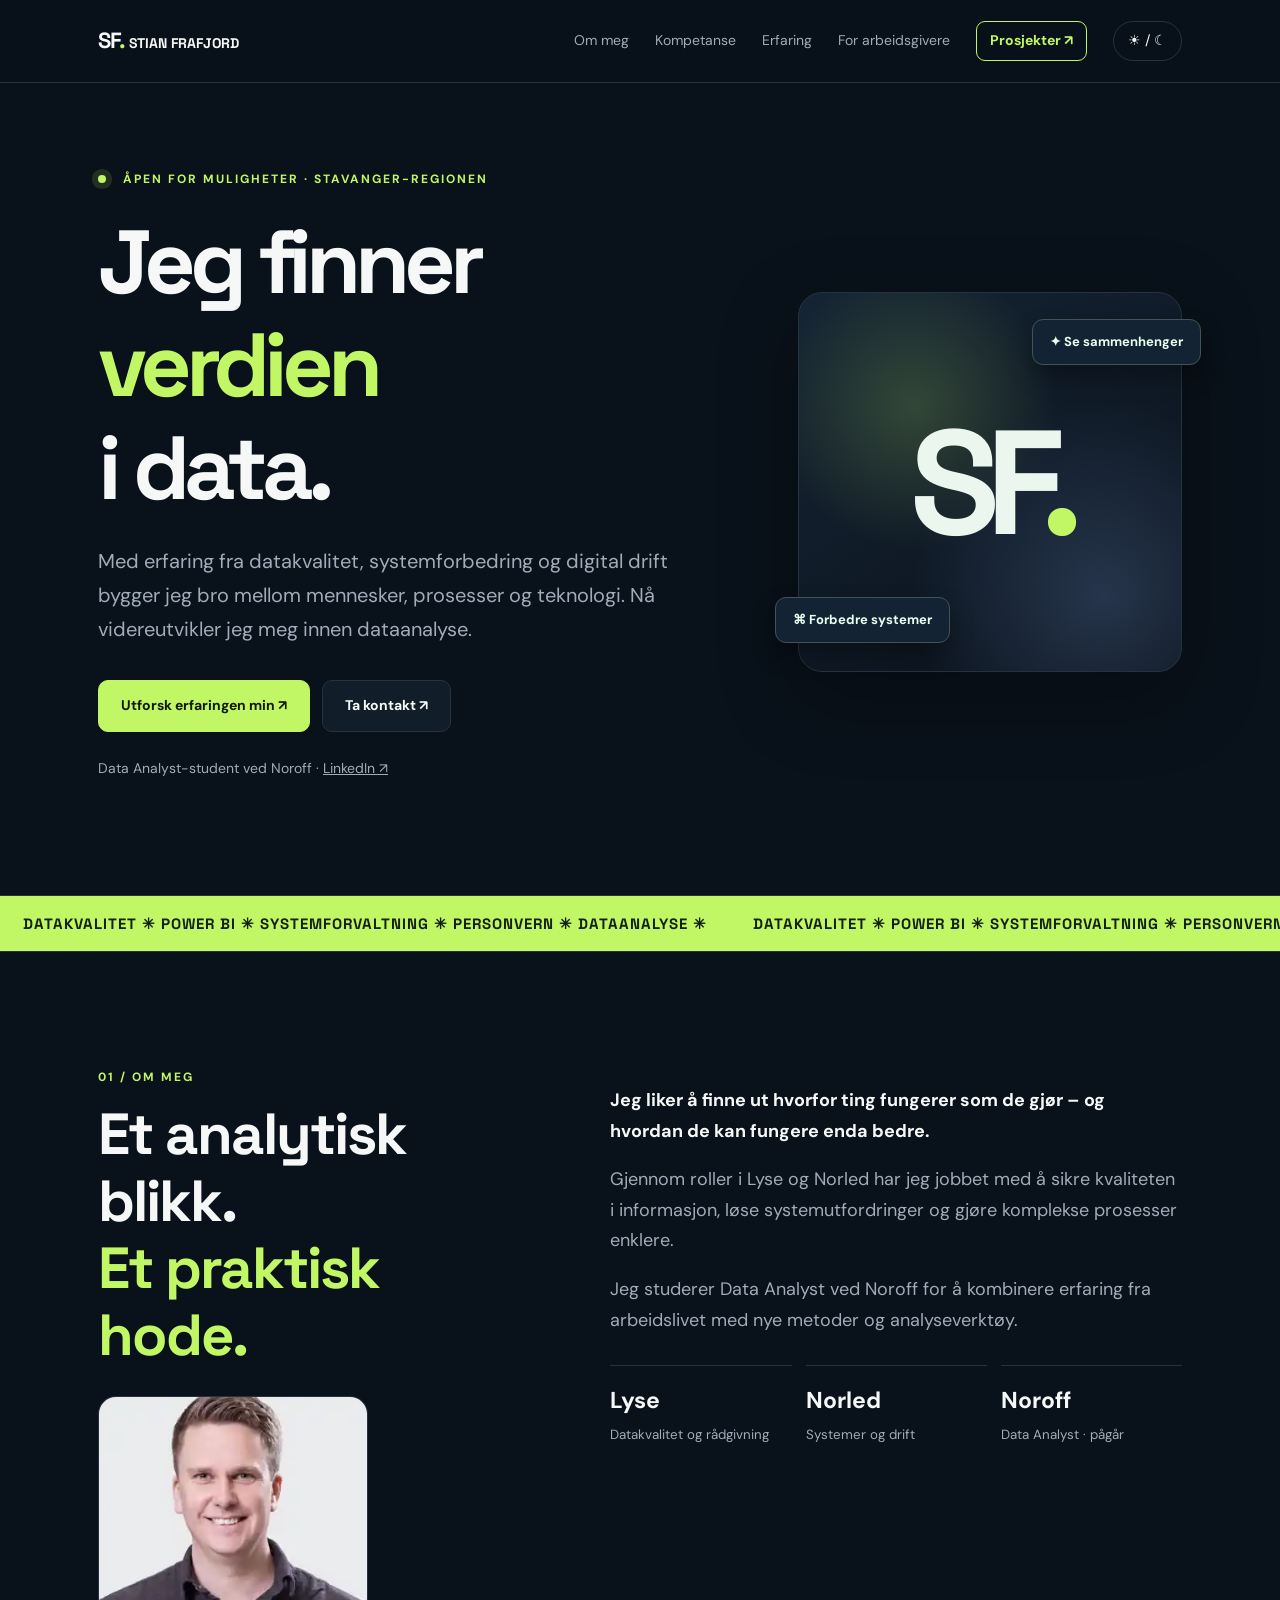
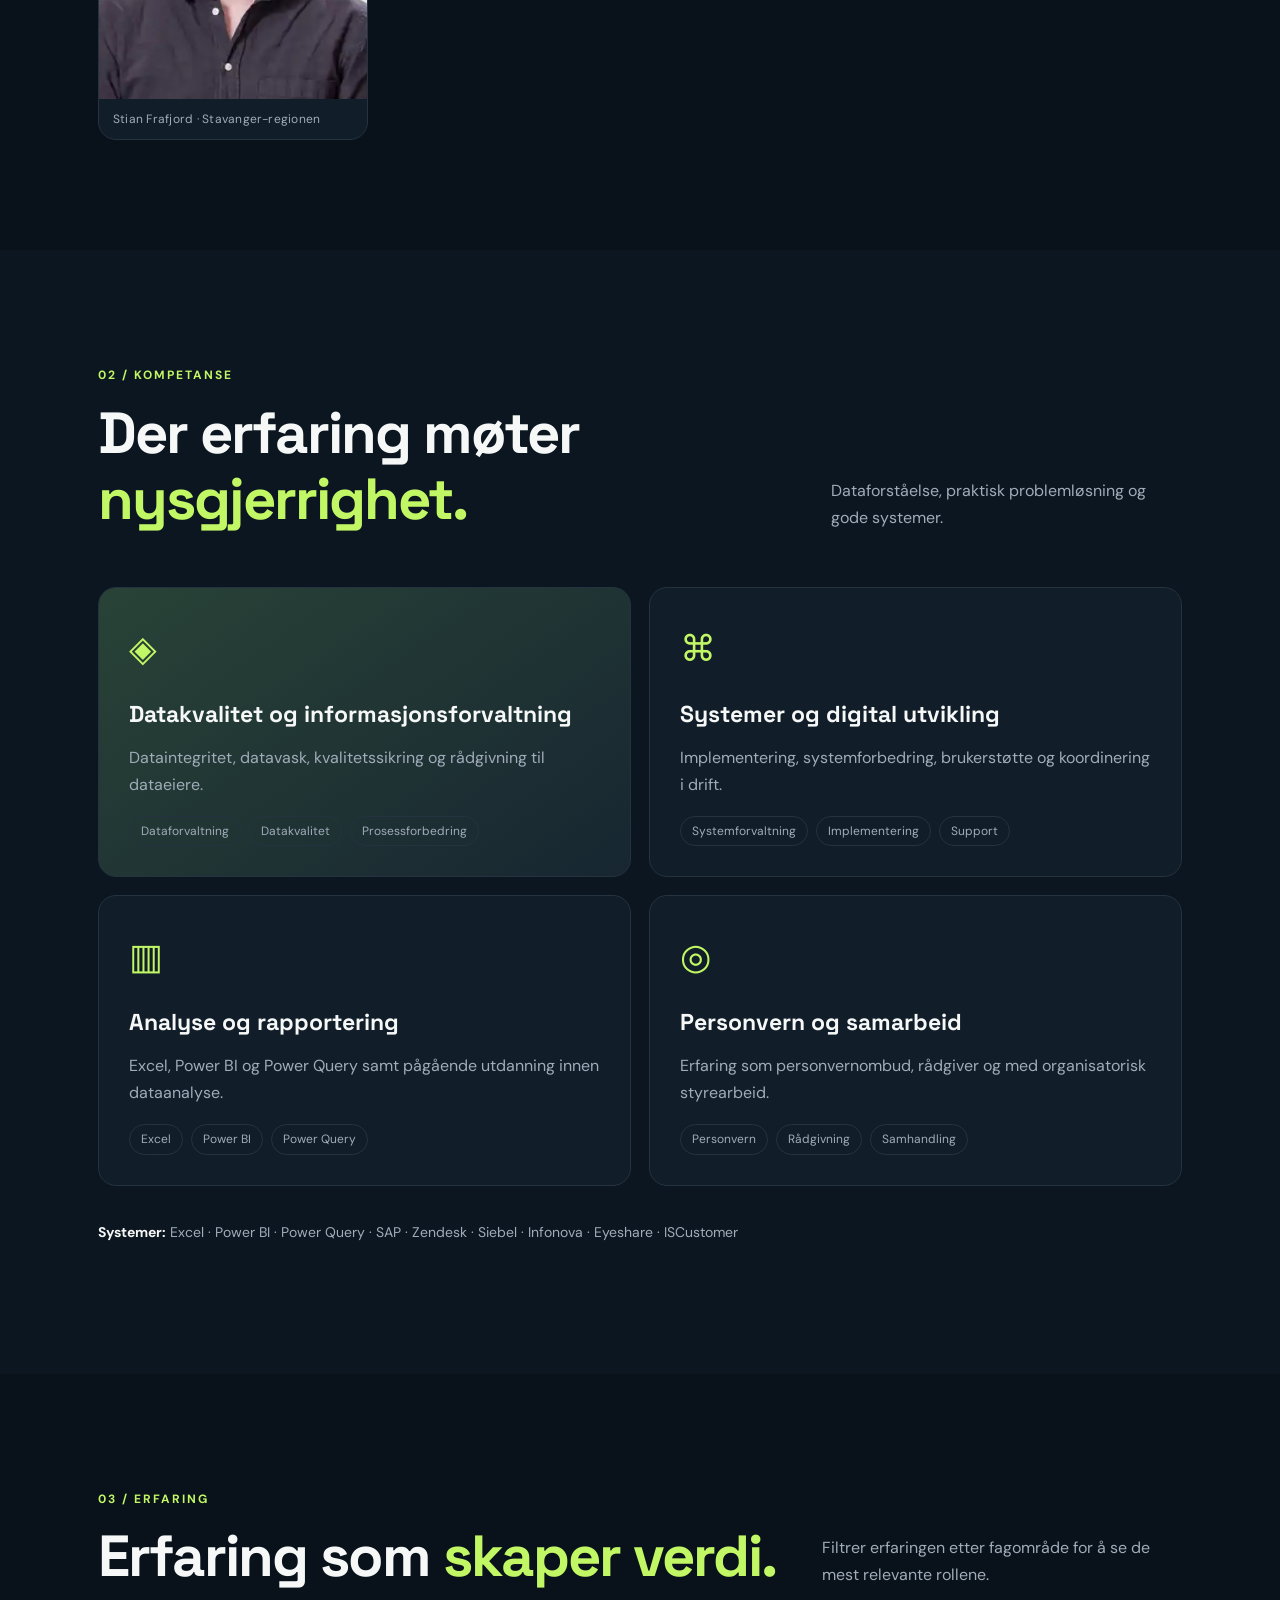
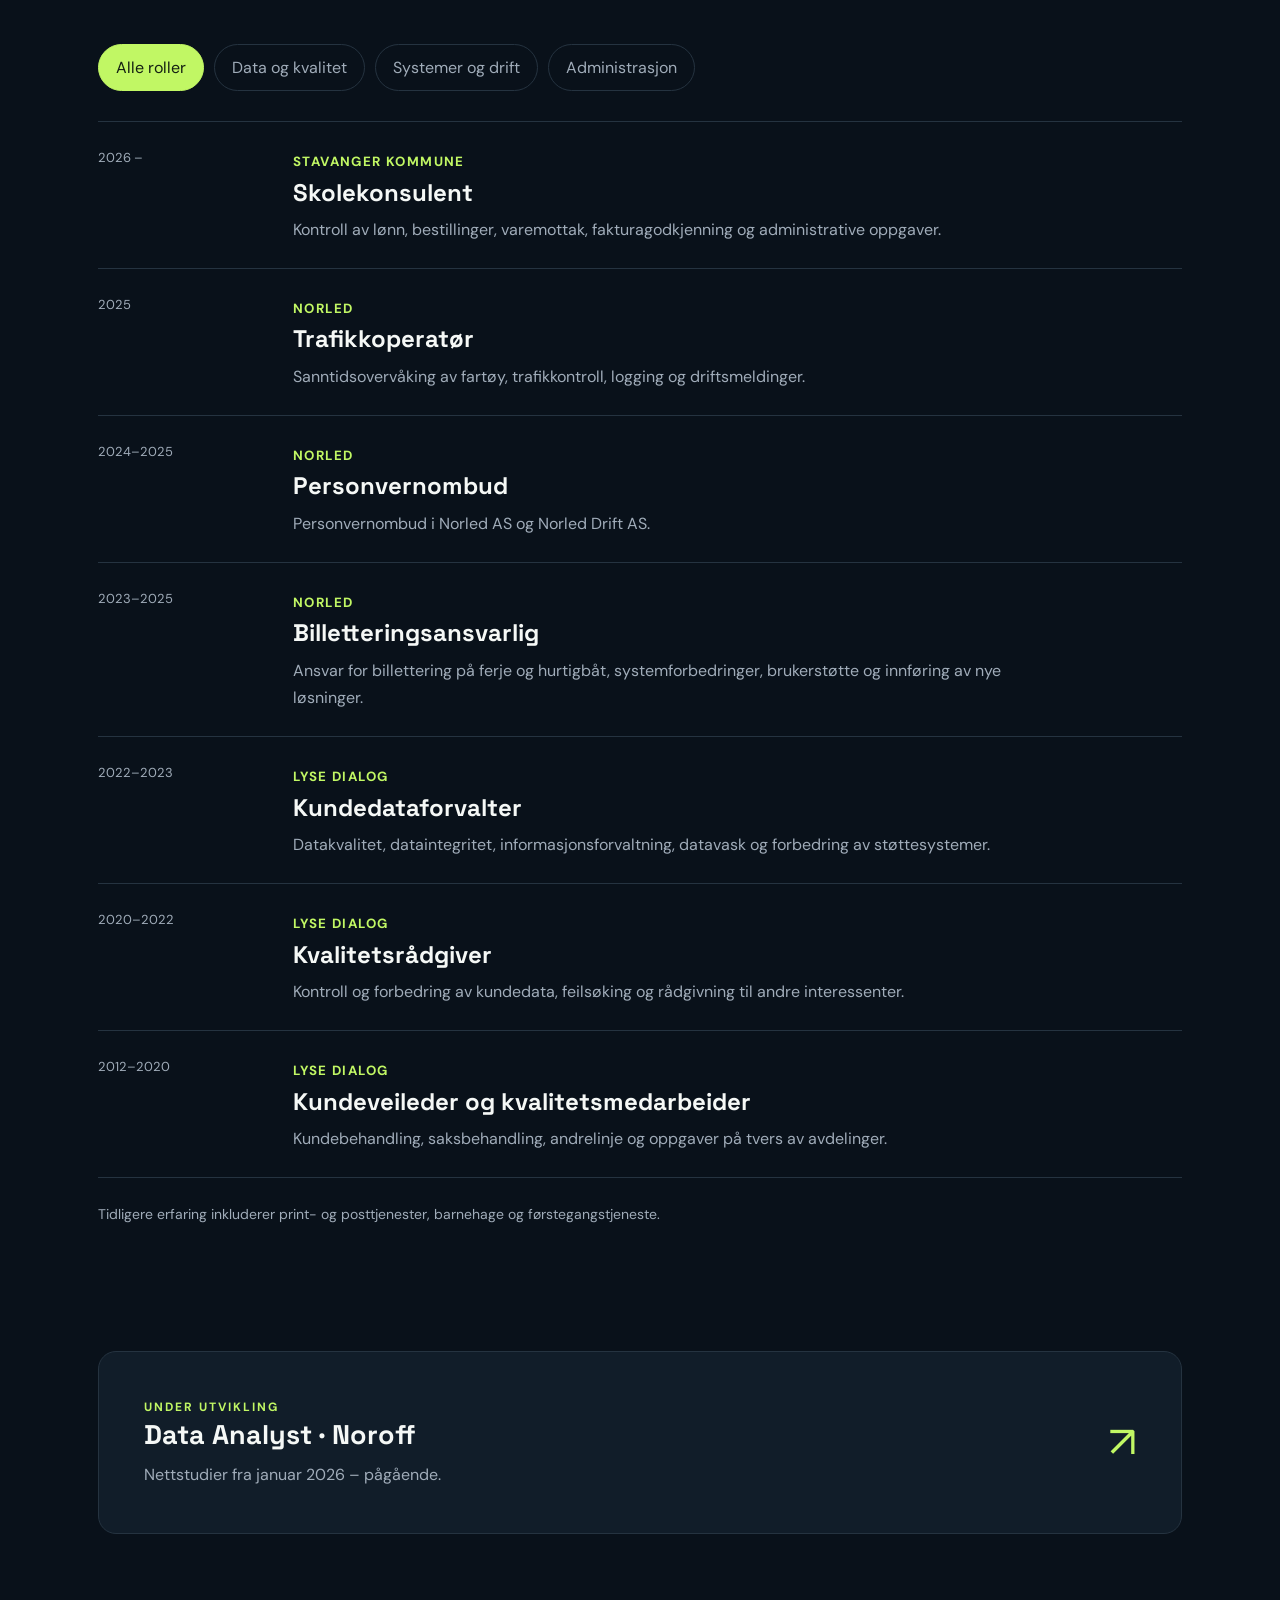
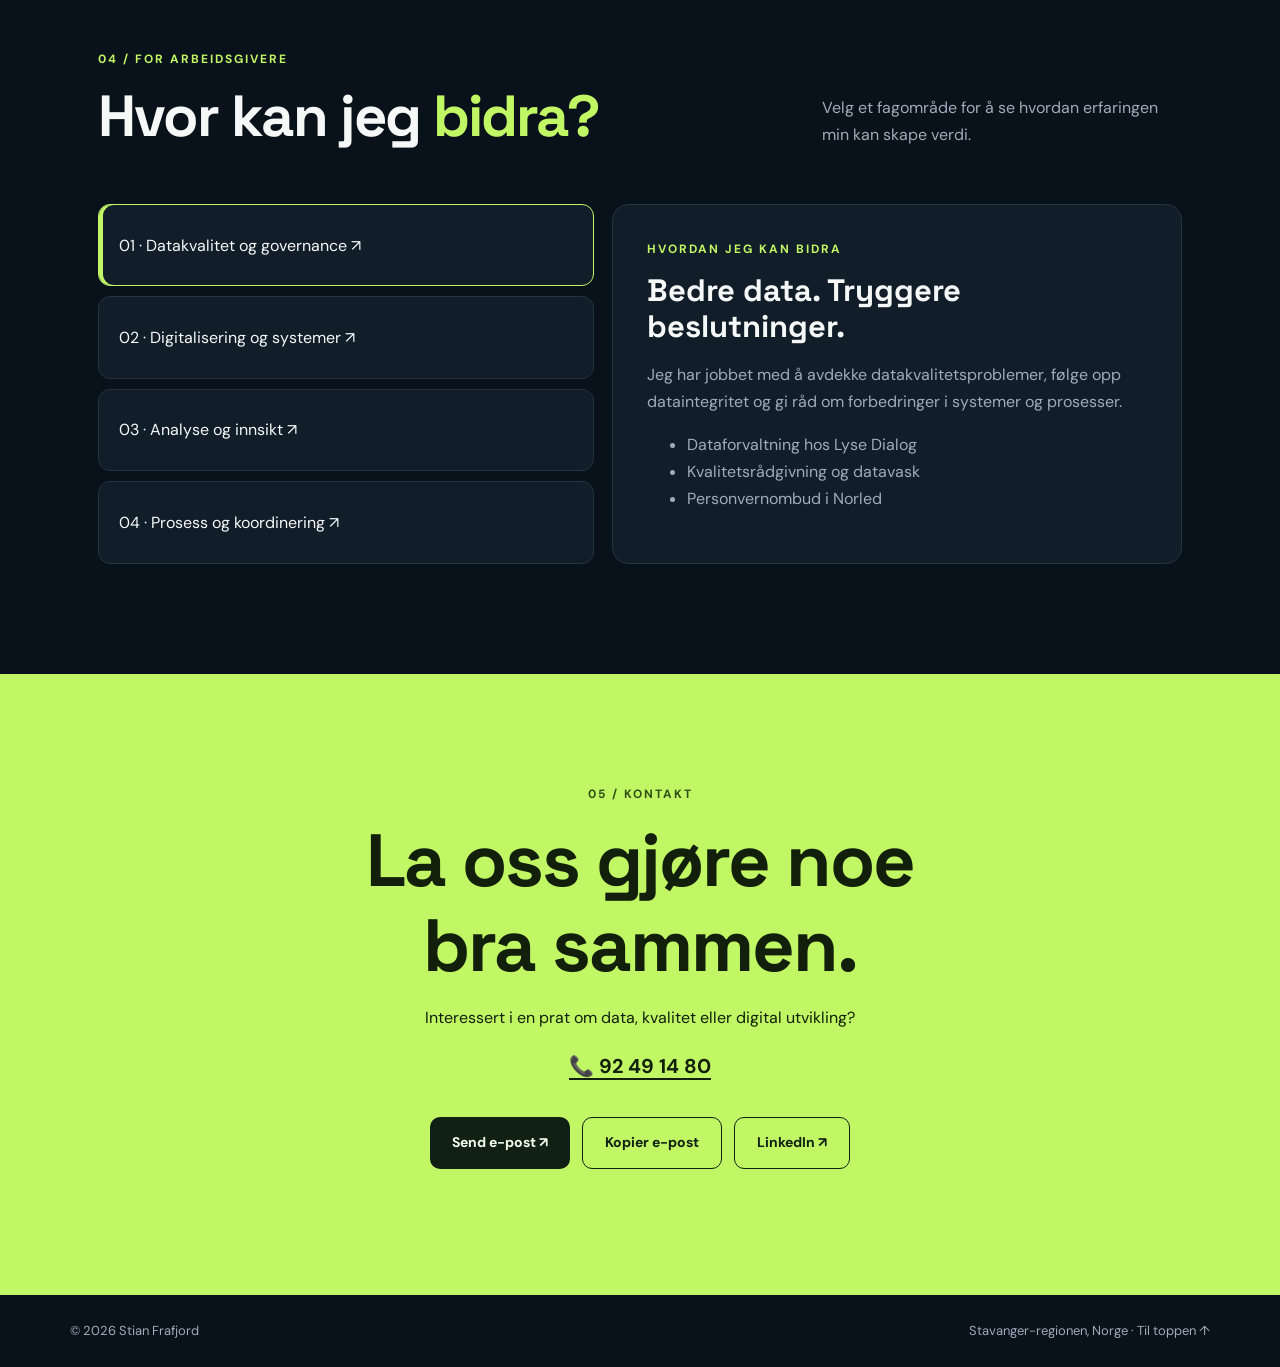
==== commit cff5f8a8: "Add clickable phone number to CV contact section" ====
--- a/index.html
+++ b/index.html
@@ -17,7 +17,7 @@
 </div><p style="color:var(--muted);font-size:14px;margin-top:25px">Tidligere erfaring inkluderer print- og posttjenester, barnehage og førstegangstjeneste.</p></section>
 <div class="wrap"><div class="education reveal"><div><div class="kicker">UNDER UTVIKLING</div><strong>Data Analyst · Noroff</strong><p>Nettstudier fra januar 2026 – pågående.</p></div><div style="font-size:44px;color:var(--accent)">↗</div></div></div>
 <section class="section wrap" id="muligheter"><div class="section-head reveal"><div><div class="kicker">04 / FOR ARBEIDSGIVERE</div><h2>Hvor kan jeg <span>bidra?</span></h2></div><p>Velg et fagområde for å se hvordan erfaringen min kan skape verdi.</p></div><div class="match reveal"><div class="tabs"><button class="tab active" data-match="data">01 · Datakvalitet og governance ↗</button><button class="tab" data-match="systems">02 · Digitalisering og systemer ↗</button><button class="tab" data-match="analysis">03 · Analyse og innsikt ↗</button><button class="tab" data-match="operations">04 · Prosess og koordinering ↗</button></div><div class="output"><div class="kicker">HVORDAN JEG KAN BIDRA</div><h3 id="matchTitle">Bedre data. Tryggere beslutninger.</h3><p id="matchDescription">Jeg har jobbet med å avdekke datakvalitetsproblemer, følge opp dataintegritet og gi råd om forbedringer i systemer og prosesser.</p><ul id="matchBullets"><li>Dataforvaltning hos Lyse Dialog</li><li>Kvalitetsrådgivning og datavask</li><li>Personvernombud i Norled</li></ul></div></div></section>
-<section id="kontakt" class="contact"><div class="kicker">05 / KONTAKT</div><h2>La oss gjøre noe<br>bra sammen.</h2><p>Interessert i en prat om data, kvalitet eller digital utvikling?</p><div class="actions"><a class="btn" href="mailto:stianfrafjord@hotmail.com?subject=Hei%20Stian%20-%20jobbmulighet">Send e-post ↗</a><button class="btn outline" id="copy">Kopier e-post</button><a class="btn outline" href="https://www.linkedin.com/in/stian-frafjord-09b917ba" target="_blank" rel="noopener">LinkedIn ↗</a></div><p id="copyMsg" role="status" aria-live="polite"></p></section></main><footer class="wrap foot"><div>© <span id="year"></span> Stian Frafjord</div><div>Stavanger-regionen, Norge · <a href="#top">Til toppen ↑</a></div></footer>
+<section id="kontakt" class="contact"><div class="kicker">05 / KONTAKT</div><h2>La oss gjøre noe<br>bra sammen.</h2><p>Interessert i en prat om data, kvalitet eller digital utvikling?</p><p style="margin:18px 0 0;font-size:20px;font-weight:700"><a href="tel:+4792491480" aria-label="Ring Stian Frafjord på 92 49 14 80" style="text-decoration:underline;text-underline-offset:5px">📞 92 49 14 80</a></p><div class="actions"><a class="btn" href="mailto:stianfrafjord@hotmail.com?subject=Hei%20Stian%20-%20jobbmulighet">Send e-post ↗</a><button class="btn outline" id="copy">Kopier e-post</button><a class="btn outline" href="https://www.linkedin.com/in/stian-frafjord-09b917ba" target="_blank" rel="noopener">LinkedIn ↗</a></div><p id="copyMsg" role="status" aria-live="polite"></p></section></main><footer class="wrap foot"><div>© <span id="year"></span> Stian Frafjord</div><div>Stavanger-regionen, Norge · <a href="#top">Til toppen ↑</a></div></footer>
 <script>
 document.querySelector('#year').textContent=new Date().getFullYear();
 document.querySelector('#theme').addEventListener('click',()=>{document.body.classList.toggle('light');});
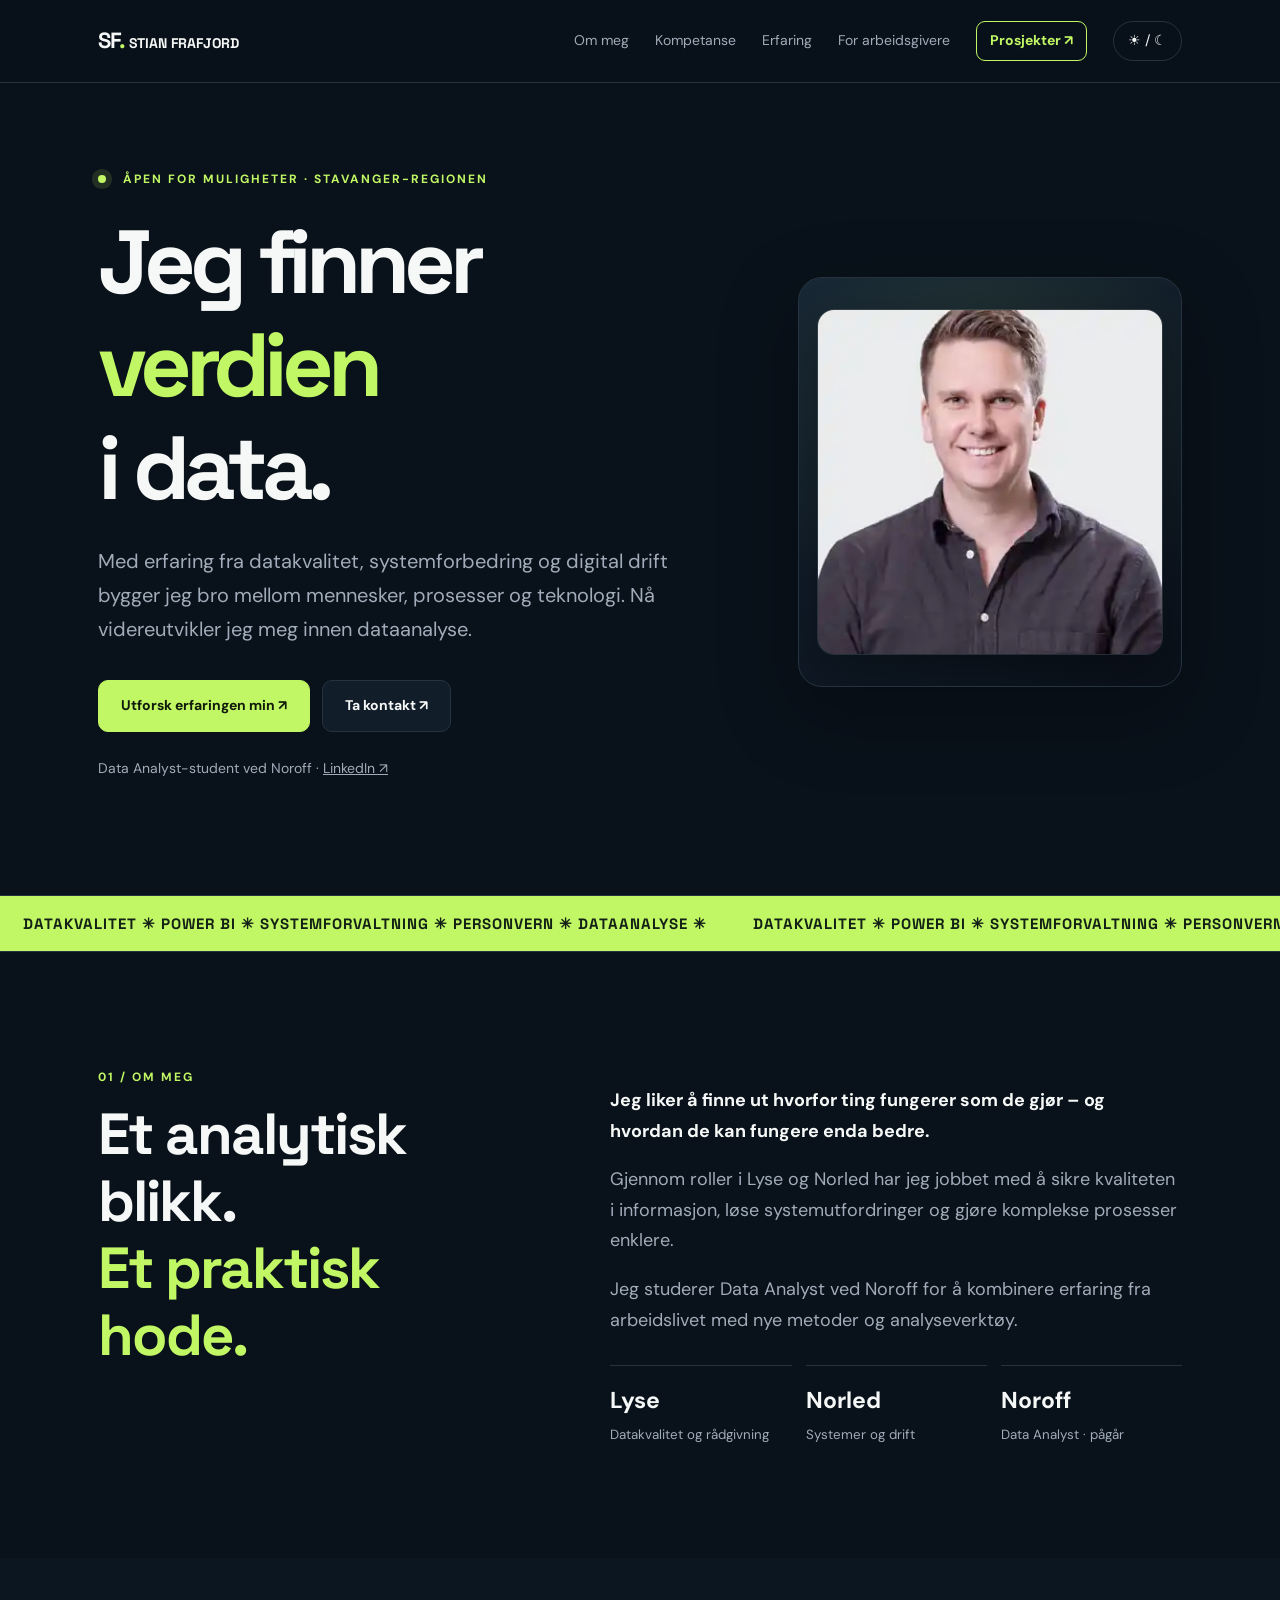
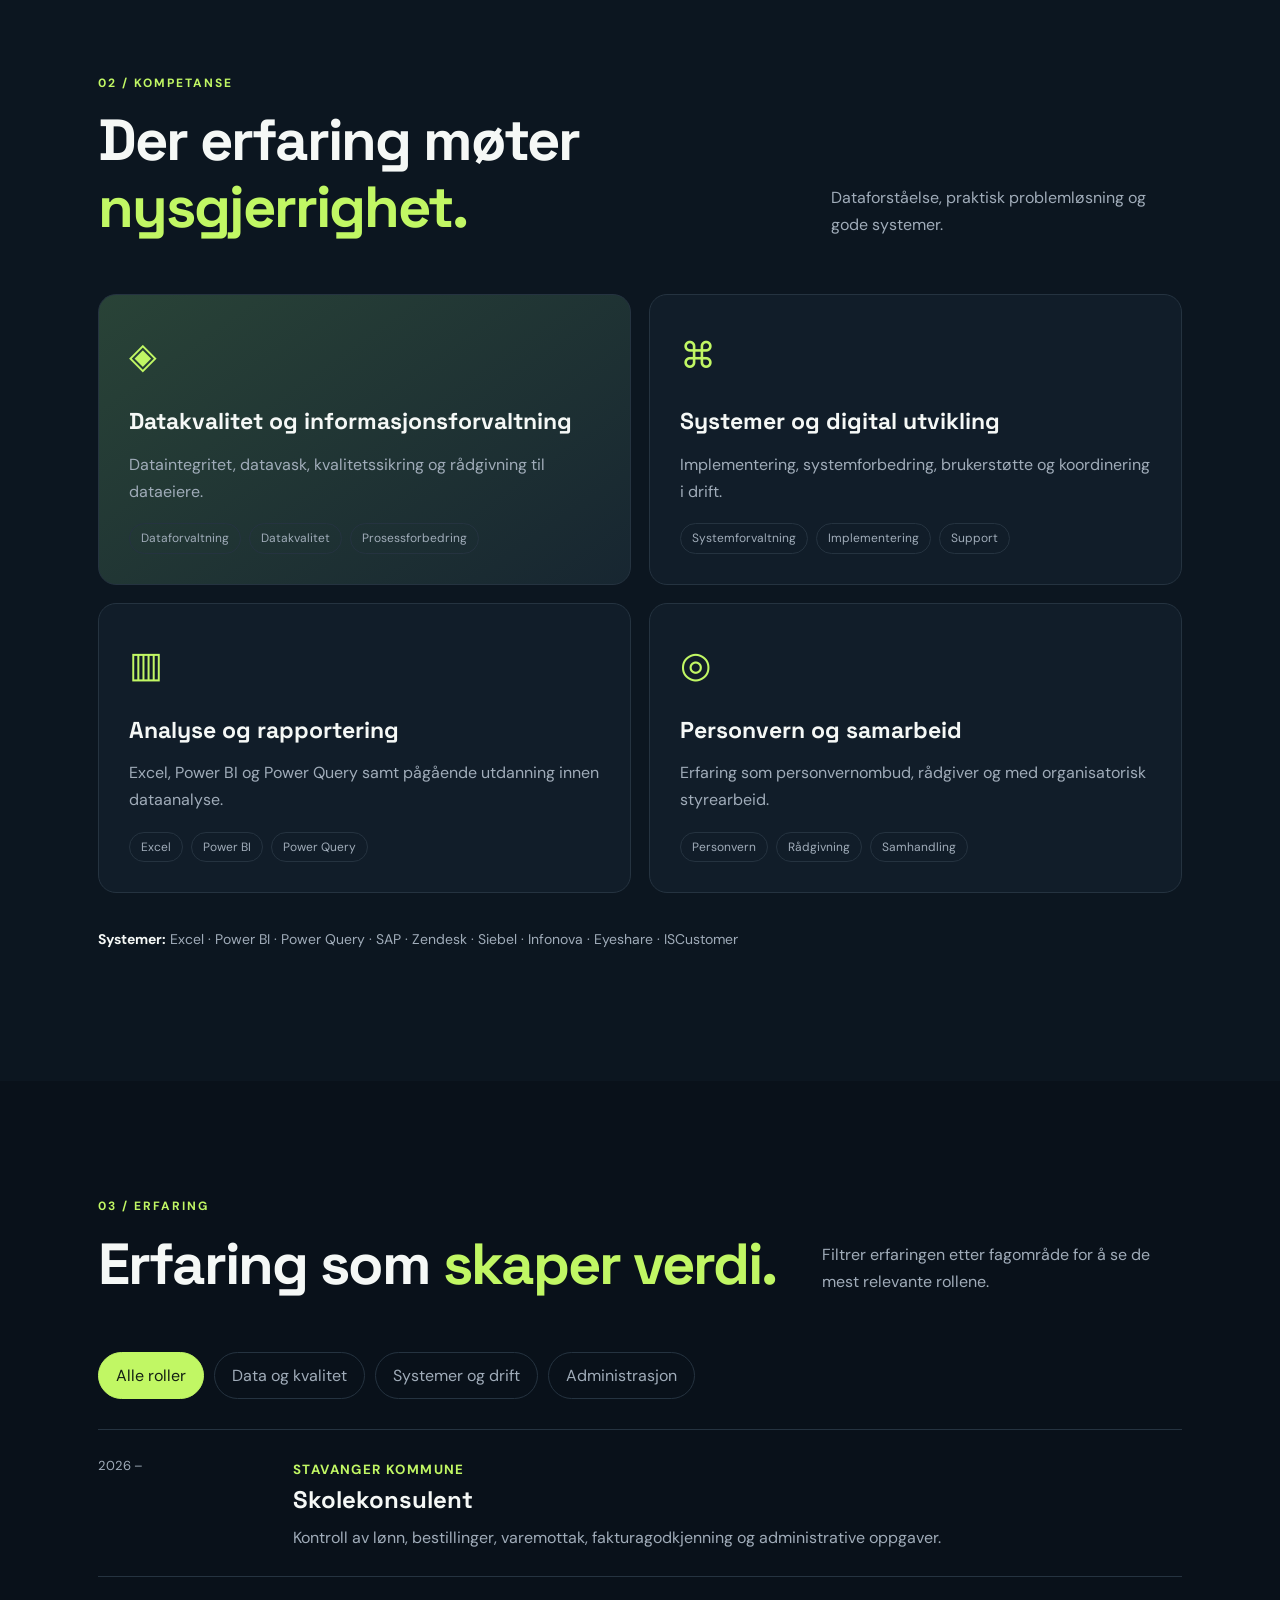
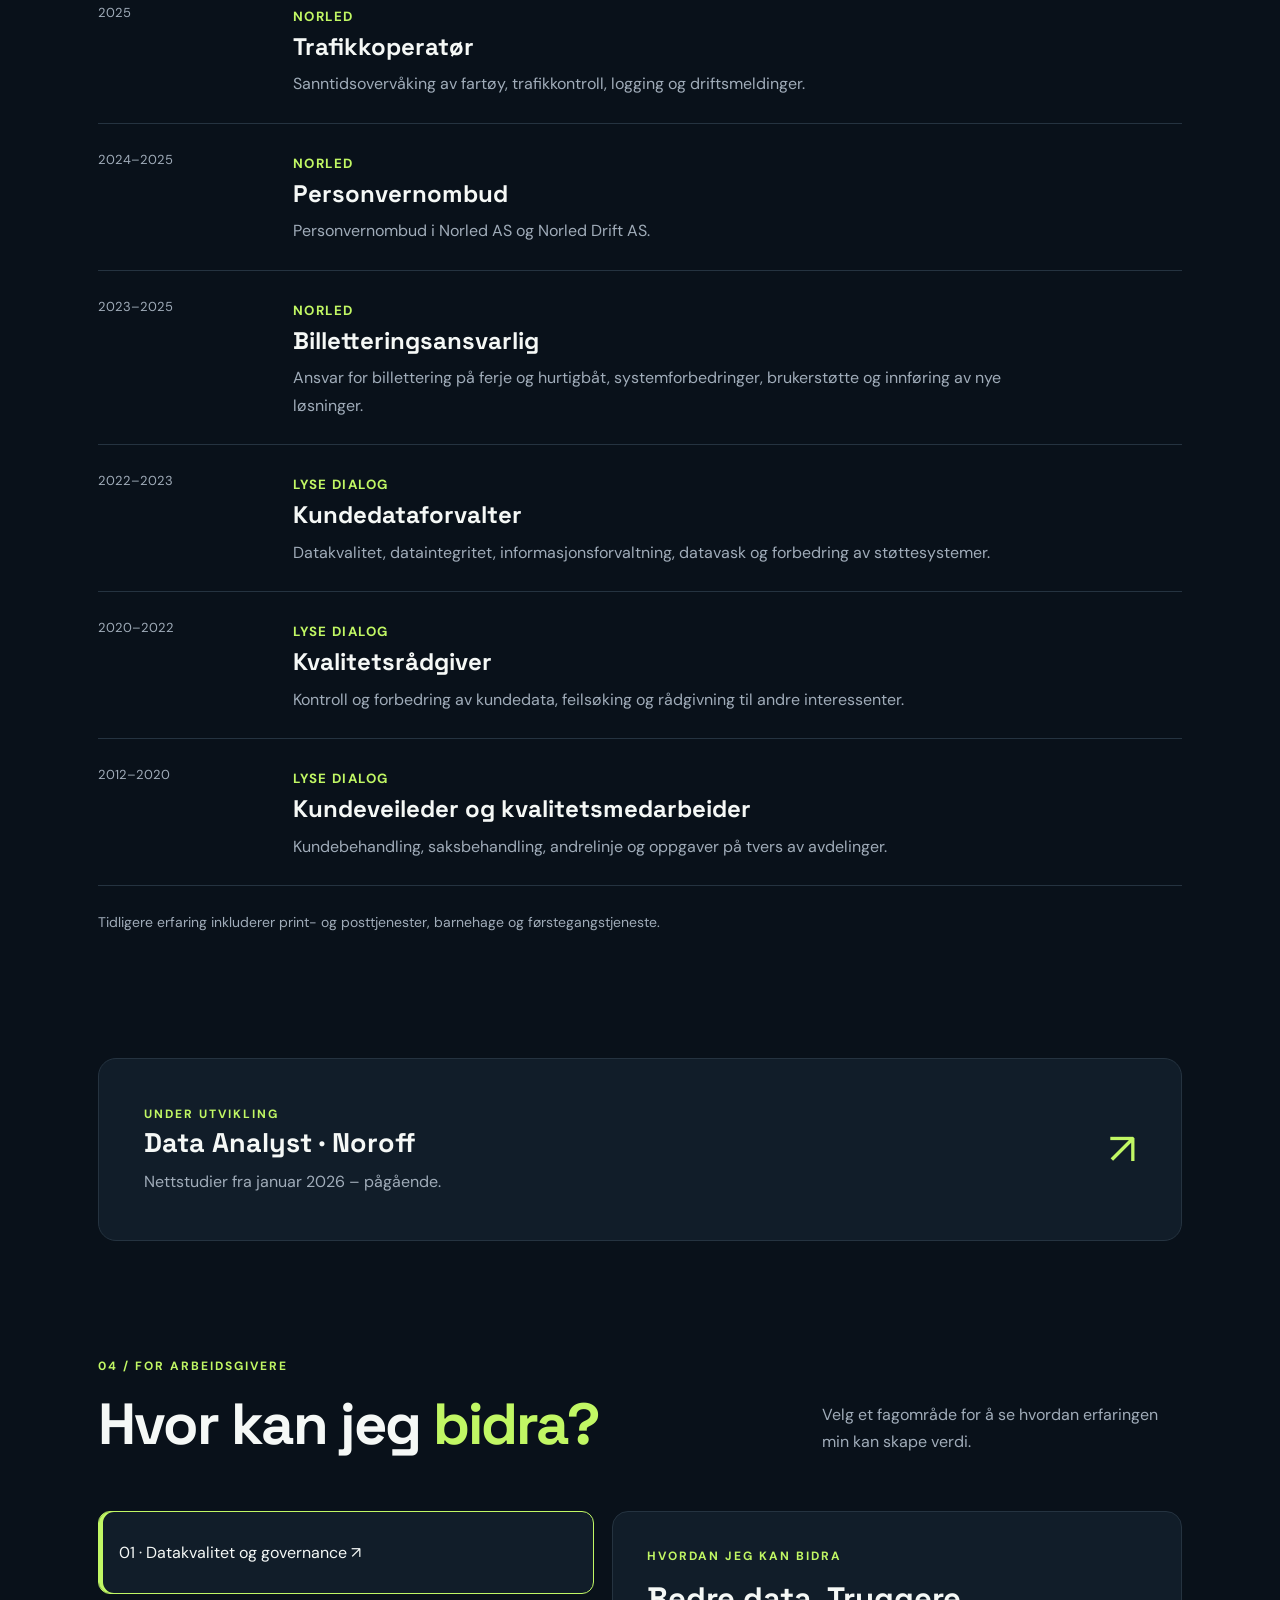
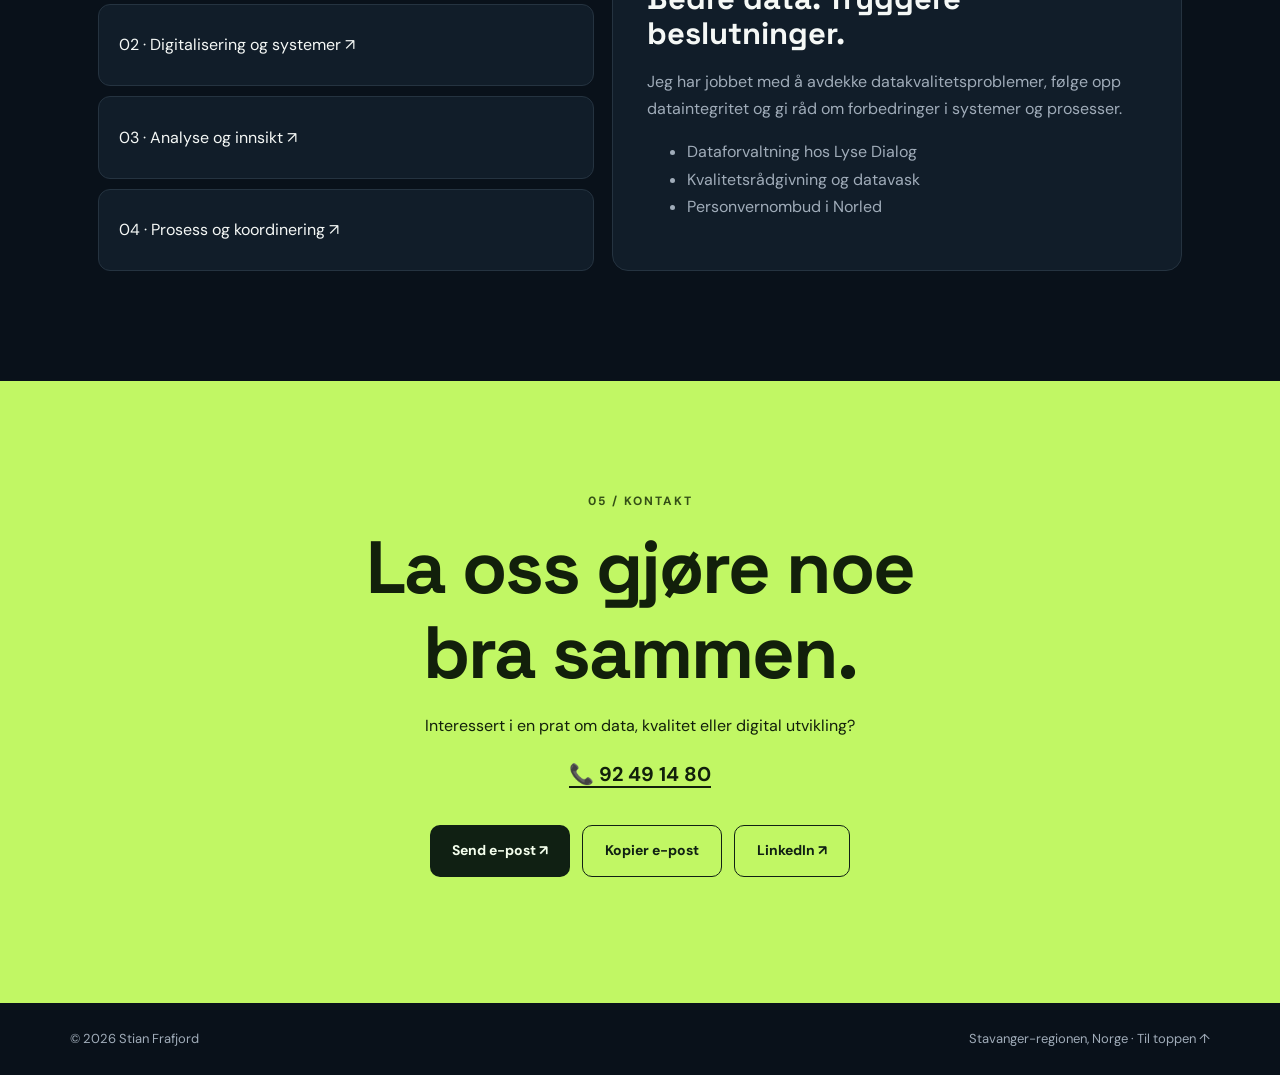
==== commit 7ca87cfe: "Clean homepage hero portrait and remove duplicated About photo" ====
--- a/index.html
+++ b/index.html
@@ -3,8 +3,8 @@
 :root{--bg:#09111a;--panel:#111d29;--line:#253340;--muted:#a0acb9;--txt:#f5f8f6;--accent:#c1f764;--accent2:#8db6ff}*{box-sizing:border-box}html{scroll-behavior:smooth}body{margin:0;background:var(--bg);color:var(--txt);font:16px/1.7 'DM Sans',sans-serif;overflow-x:hidden}body.light{--bg:#f1f5f0;--panel:#fff;--line:#d7e0dc;--muted:#51616b;--txt:#15232b;--accent:#497a19;--accent2:#315da7}h1,h2,h3,.brand{font-family:'Space Grotesk',sans-serif;line-height:1.15}a{color:inherit;text-decoration:none}button{font:inherit;cursor:pointer}.wrap{max-width:1140px;margin:auto;padding:0 28px}.nav{height:82px;display:flex;align-items:center;justify-content:space-between}.top{position:sticky;top:0;z-index:10;background:color-mix(in srgb,var(--bg) 90%,transparent);border-bottom:1px solid var(--line);backdrop-filter:blur(20px)}.brand{font-weight:700;font-size:22px;letter-spacing:-1px}.brand b{color:var(--accent)}.links{display:flex;align-items:center;gap:26px;font-size:14px;color:var(--muted)}.links a:hover{color:var(--accent)}.theme{background:transparent;color:var(--txt);border:1px solid var(--line);border-radius:50px;padding:7px 14px}.mobile{display:none}.hero{min-height:630px;display:grid;grid-template-columns:1.25fr .75fr;gap:60px;align-items:center;padding-top:86px;padding-bottom:100px}.eyebrow,.kicker{color:var(--accent);font-size:12px;letter-spacing:2px;font-weight:700;text-transform:uppercase}.pulse{display:inline-block;width:8px;height:8px;border-radius:50%;background:var(--accent);box-shadow:0 0 0 6px #c1f76422;margin-right:12px}.hero h1{font-size:clamp(56px,7vw,102px);letter-spacing:-6px;margin:22px 0 24px}.hero h1 em{font-style:normal;color:var(--accent)}.lead{font-size:20px;max-width:570px;color:var(--muted)}.actions{display:flex;gap:12px;flex-wrap:wrap;margin-top:34px}.btn{display:inline-flex;align-items:center;justify-content:center;padding:13px 22px;border:1px solid var(--line);border-radius:10px;font-weight:700;font-size:14px;transition:transform .2s,background .2s}.btn:hover{transform:translateY(-3px)}.primary{background:var(--accent);color:#101a0a;border-color:var(--accent)}body.light .primary{color:#fff}.outline{background:var(--panel)}.hero-art{min-height:380px;position:relative;border:1px solid var(--line);border-radius:24px;background:radial-gradient(circle at 30% 30%,#c1f76430,transparent 38%),radial-gradient(circle at 80% 80%,#8db6ff33,transparent 45%),linear-gradient(145deg,#152434,#0a111a);display:grid;place-items:center;box-shadow:0 25px 80px #0004}.monogram{font:700 148px 'Space Grotesk',sans-serif;letter-spacing:-14px;color:#ebf7ee}.bubble{position:absolute;padding:11px 17px;background:#142333;color:#e9fff0;border:1px solid #3d5654;border-radius:11px;font-size:13px;font-weight:700;box-shadow:0 12px 25px #0005}.b1{top:26px;right:-20px}.b2{bottom:28px;left:-24px}.strip{border-block:1px solid var(--line);background:var(--accent);color:#132015;padding:18px 0;overflow:hidden;white-space:nowrap;font:700 15px 'Space Grotesk';letter-spacing:1px}.strip-inner{width:max-content;animation:move 30s linear infinite}.strip-inner span{margin:0 23px}@keyframes move{to{transform:translateX(-50%)}}section.section{padding-top:115px;padding-bottom:110px}.section-head{display:flex;justify-content:space-between;align-items:end;gap:30px;margin-bottom:40px}.section-head p{max-width:360px;color:var(--muted)}h2{font-size:clamp(36px,5vw,58px);letter-spacing:-2px;margin:14px 0}h2 span{color:var(--accent)}.intro{display:grid;grid-template-columns:.85fr 1.15fr;gap:90px}.intro p{color:var(--muted);font-size:18px}.intro strong{color:var(--txt)}.facts{display:grid;grid-template-columns:repeat(3,1fr);gap:14px;margin-top:30px}.fact{border-top:1px solid var(--line);padding-top:15px}.fact strong{display:block;font-size:23px}.fact small{color:var(--muted)}.dark{background:color-mix(in srgb,var(--panel) 40%,var(--bg))}.skills{display:grid;grid-template-columns:repeat(2,1fr);gap:18px}.skill{border:1px solid var(--line);border-radius:18px;padding:30px;background:var(--panel);transition:transform .2s,border-color .2s}.skill:hover{transform:translateY(-5px);border-color:var(--accent)}.skill:first-child{background:linear-gradient(145deg,#294337,#172631)}.skill .symbol{font-size:36px;color:var(--accent)}.skill h3{font-size:23px;margin:22px 0 9px}.skill p{color:var(--muted);margin-bottom:18px}.tags{display:flex;flex-wrap:wrap;gap:8px}.tags span{font-size:12px;border:1px solid var(--line);border-radius:30px;padding:4px 11px;color:var(--muted)}.tools{margin-top:28px;color:var(--muted);font-size:14px;line-height:2.6}.tools strong{color:var(--txt)}.filters{display:flex;flex-wrap:wrap;gap:10px;margin:30px 0}.filter{background:transparent;color:var(--muted);border:1px solid var(--line);padding:9px 17px;border-radius:50px}.filter.active{color:#142013;background:var(--accent);border-color:var(--accent)}.job{display:grid;grid-template-columns:175px 1fr;gap:20px;border-top:1px solid var(--line);padding:25px 0}.job:last-child{border-bottom:1px solid var(--line)}.job time{color:var(--muted);font-size:13px}.job h3{font-size:24px;margin:4px 0}.job small{color:var(--accent);letter-spacing:1.4px;font-weight:700}.job p{margin:10px 0 0;color:var(--muted);max-width:760px}.job[hidden]{display:none}.match{display:grid;grid-template-columns:1fr 1.15fr;gap:18px}.tabs{display:grid;gap:10px}.tab{background:var(--panel);border:1px solid var(--line);color:var(--txt);padding:18px 20px;text-align:left;border-radius:12px}.tab.active{border-color:var(--accent);box-shadow:inset 4px 0 0 var(--accent)}.output{border:1px solid var(--line);border-radius:16px;padding:34px;background:var(--panel);min-height:310px}.output h3{font-size:31px;margin:14px 0}.output p,.output li{color:var(--muted)}.education{display:flex;justify-content:space-between;gap:25px;align-items:center;padding:45px;border:1px solid var(--line);border-radius:18px;background:var(--panel)}.education strong{font:700 27px 'Space Grotesk'}.education p{color:var(--muted);margin:8px 0 0}.contact{background:var(--accent);color:#12200b;text-align:center;padding:110px 20px}.contact h2{font-size:clamp(42px,6vw,74px)}.contact .kicker{color:#344f16}.contact .btn{background:#102013;color:#f4ffed;border:0}.contact .outline{background:transparent;color:#102013;border:1px solid #102013}.contact .actions{justify-content:center}.foot{padding:25px 0;display:flex;justify-content:space-between;color:var(--muted);font-size:13px}.reveal{opacity:0;transform:translateY(15px);transition:opacity .7s,transform .7s}.reveal.visible{opacity:1;transform:none}@media(max-width:800px){.hero,.intro,.match{grid-template-columns:1fr}.hero{padding-top:65px;gap:35px}.hero-art{min-height:260px}.monogram{font-size:110px}.hero h1{letter-spacing:-3px}.links{gap:14px}.links a{display:none}.skills{grid-template-columns:1fr}.section-head{display:block}.facts{grid-template-columns:1fr 1fr}.job{grid-template-columns:1fr;gap:2px}.education{display:block}.foot{display:block;text-align:center}.bubble{font-size:11px}.b1{right:10px}.b2{left:10px}}@media(prefers-reduced-motion:reduce){*{scroll-behavior:auto!important;animation:none!important;transition:none!important}.reveal{opacity:1;transform:none}}
 .links a.project-link{display:inline-flex;border:1px solid var(--accent);color:var(--accent);border-radius:9px;padding:7px 13px;font-weight:700;white-space:nowrap}.links a.project-link:hover{background:var(--accent);color:#132015}@media(max-width:800px){.links a.project-link{display:inline-flex;font-size:13px;padding:6px 10px}.nav{gap:10px}.brand span{display:none}}
 .about-photo{margin:28px 0 0;width:min(100%,270px);border:1px solid var(--line);border-radius:18px;overflow:hidden;background:var(--panel)}.about-photo img{width:100%;height:auto;aspect-ratio:4/4.5;object-fit:cover;object-position:center top;display:block}.about-photo figcaption{padding:10px 14px;font-size:12px;color:var(--muted);letter-spacing:.02em}.about-photo:focus-within{outline:2px solid var(--accent)}@media(max-width:800px){.about-photo{width:min(100%,230px);margin-top:22px}}
-</style></head><body><header class="top"><div class="wrap nav"><a class="brand" href="#top">SF<b>.</b> <span style="font-size:14px;letter-spacing:0">STIAN FRAFJORD</span></a><nav class="links"><a href="#om">Om meg</a><a href="#kompetanse">Kompetanse</a><a href="#erfaring">Erfaring</a><a href="#muligheter">For arbeidsgivere</a><a class="project-link" href="/prosjekter.html">Prosjekter ↗</a><button class="theme" id="theme" aria-label="Bytt fargetema">☀︎ / ☾</button></nav></div></header><main id="top"><div class="wrap hero"><div class="reveal"><div class="eyebrow"><span class="pulse"></span> ÅPEN FOR MULIGHETER · STAVANGER-REGIONEN</div><h1>Jeg finner<br><em>verdien</em><br>i data.</h1><p class="lead">Med erfaring fra datakvalitet, systemforbedring og digital drift bygger jeg bro mellom mennesker, prosesser og teknologi. Nå videreutvikler jeg meg innen dataanalyse.</p><div class="actions"><a class="btn primary" href="#erfaring">Utforsk erfaringen min ↗</a><a class="btn outline" href="#kontakt">Ta kontakt ↗</a></div><p style="margin-top:25px;color:var(--muted);font-size:14px">Data Analyst-student ved Noroff · <a style="text-decoration:underline" href="https://www.linkedin.com/in/stian-frafjord-09b917ba" target="_blank" rel="noopener">LinkedIn ↗</a></p></div><div class="hero-art reveal" aria-label="Grafisk SF-monogram"><div class="monogram">SF<span style="color:#c1f764">.</span></div><div class="bubble b1">✦ Se sammenhenger</div><div class="bubble b2">⌘ Forbedre systemer</div></div></div><div class="strip"><div class="strip-inner"><span>DATAKVALITET ✳ POWER BI ✳ SYSTEMFORVALTNING ✳ PERSONVERN ✳ DATAANALYSE ✳</span><span>DATAKVALITET ✳ POWER BI ✳ SYSTEMFORVALTNING ✳ PERSONVERN ✳ DATAANALYSE ✳</span><span>DATAKVALITET ✳ POWER BI ✳ SYSTEMFORVALTNING ✳ PERSONVERN ✳ DATAANALYSE ✳</span><span>DATAKVALITET ✳ POWER BI ✳ SYSTEMFORVALTNING ✳ PERSONVERN ✳ DATAANALYSE ✳</span></div></div>
-<section class="section wrap intro" id="om"><div class="reveal"><div class="kicker">01 / OM MEG</div><h2>Et analytisk blikk.<br><span>Et praktisk hode.</span></h2><figure class="about-photo"><img src="/assets/stian-frafjord.webp" alt="Portrett av Stian Frafjord" width="270" height="304" loading="lazy"><figcaption>Stian Frafjord · Stavanger-regionen</figcaption></figure></div><div class="reveal"><p><strong>Jeg liker å finne ut hvorfor ting fungerer som de gjør – og hvordan de kan fungere enda bedre.</strong></p><p>Gjennom roller i Lyse og Norled har jeg jobbet med å sikre kvaliteten i informasjon, løse systemutfordringer og gjøre komplekse prosesser enklere.</p><p>Jeg studerer Data Analyst ved Noroff for å kombinere erfaring fra arbeidslivet med nye metoder og analyseverktøy.</p><div class="facts"><div class="fact"><strong>Lyse</strong><small>Datakvalitet og rådgivning</small></div><div class="fact"><strong>Norled</strong><small>Systemer og drift</small></div><div class="fact"><strong>Noroff</strong><small>Data Analyst · pågår</small></div></div></div></section>
+.hero-photo-view{min-height:410px;padding:18px;overflow:hidden;isolation:isolate;background:radial-gradient(circle at 48% 30%,#c1f7641b,transparent 72%),linear-gradient(145deg,#152434,#0a111a)}.hero-photo-view img{display:block;width:100%;max-width:400px;aspect-ratio:1/1;height:auto;object-fit:cover;object-position:center 24%;border-radius:17px;box-shadow:0 16px 45px #0005;border:1px solid #ffffff1a}@media(max-width:800px){.hero-photo-view{min-height:300px;padding:14px}.hero-photo-view img{max-width:360px}}</style></head><body><header class="top"><div class="wrap nav"><a class="brand" href="#top">SF<b>.</b> <span style="font-size:14px;letter-spacing:0">STIAN FRAFJORD</span></a><nav class="links"><a href="#om">Om meg</a><a href="#kompetanse">Kompetanse</a><a href="#erfaring">Erfaring</a><a href="#muligheter">For arbeidsgivere</a><a class="project-link" href="/prosjekter.html">Prosjekter ↗</a><button class="theme" id="theme" aria-label="Bytt fargetema">☀︎ / ☾</button></nav></div></header><main id="top"><div class="wrap hero"><div class="reveal"><div class="eyebrow"><span class="pulse"></span> ÅPEN FOR MULIGHETER · STAVANGER-REGIONEN</div><h1>Jeg finner<br><em>verdien</em><br>i data.</h1><p class="lead">Med erfaring fra datakvalitet, systemforbedring og digital drift bygger jeg bro mellom mennesker, prosesser og teknologi. Nå videreutvikler jeg meg innen dataanalyse.</p><div class="actions"><a class="btn primary" href="#erfaring">Utforsk erfaringen min ↗</a><a class="btn outline" href="#kontakt">Ta kontakt ↗</a></div><p style="margin-top:25px;color:var(--muted);font-size:14px">Data Analyst-student ved Noroff · <a style="text-decoration:underline" href="https://www.linkedin.com/in/stian-frafjord-09b917ba" target="_blank" rel="noopener">LinkedIn ↗</a></p></div><div class="hero-art hero-photo-view reveal"><img src="/assets/stian-frafjord.webp" alt="Stian Frafjord – portrett" width="400" height="400" loading="eager" fetchpriority="high"></div></div><div class="strip"><div class="strip-inner"><span>DATAKVALITET ✳ POWER BI ✳ SYSTEMFORVALTNING ✳ PERSONVERN ✳ DATAANALYSE ✳</span><span>DATAKVALITET ✳ POWER BI ✳ SYSTEMFORVALTNING ✳ PERSONVERN ✳ DATAANALYSE ✳</span><span>DATAKVALITET ✳ POWER BI ✳ SYSTEMFORVALTNING ✳ PERSONVERN ✳ DATAANALYSE ✳</span><span>DATAKVALITET ✳ POWER BI ✳ SYSTEMFORVALTNING ✳ PERSONVERN ✳ DATAANALYSE ✳</span></div></div>
+<section class="section wrap intro" id="om"><div class="reveal"><div class="kicker">01 / OM MEG</div><h2>Et analytisk blikk.<br><span>Et praktisk hode.</span></h2></div><div class="reveal"><p><strong>Jeg liker å finne ut hvorfor ting fungerer som de gjør – og hvordan de kan fungere enda bedre.</strong></p><p>Gjennom roller i Lyse og Norled har jeg jobbet med å sikre kvaliteten i informasjon, løse systemutfordringer og gjøre komplekse prosesser enklere.</p><p>Jeg studerer Data Analyst ved Noroff for å kombinere erfaring fra arbeidslivet med nye metoder og analyseverktøy.</p><div class="facts"><div class="fact"><strong>Lyse</strong><small>Datakvalitet og rådgivning</small></div><div class="fact"><strong>Norled</strong><small>Systemer og drift</small></div><div class="fact"><strong>Noroff</strong><small>Data Analyst · pågår</small></div></div></div></section>
 <section class="section dark" id="kompetanse"><div class="wrap"><div class="section-head reveal"><div><div class="kicker">02 / KOMPETANSE</div><h2>Der erfaring møter <span>nysgjerrighet.</span></h2></div><p>Dataforståelse, praktisk problemløsning og gode systemer.</p></div><div class="skills"><article class="skill reveal"><div class="symbol">◈</div><h3>Datakvalitet og informasjonsforvaltning</h3><p>Dataintegritet, datavask, kvalitetssikring og rådgivning til dataeiere.</p><div class="tags"><span>Dataforvaltning</span><span>Datakvalitet</span><span>Prosessforbedring</span></div></article><article class="skill reveal"><div class="symbol">⌘</div><h3>Systemer og digital utvikling</h3><p>Implementering, systemforbedring, brukerstøtte og koordinering i drift.</p><div class="tags"><span>Systemforvaltning</span><span>Implementering</span><span>Support</span></div></article><article class="skill reveal"><div class="symbol">▥</div><h3>Analyse og rapportering</h3><p>Excel, Power BI og Power Query samt pågående utdanning innen dataanalyse.</p><div class="tags"><span>Excel</span><span>Power BI</span><span>Power Query</span></div></article><article class="skill reveal"><div class="symbol">◎</div><h3>Personvern og samarbeid</h3><p>Erfaring som personvernombud, rådgiver og med organisatorisk styrearbeid.</p><div class="tags"><span>Personvern</span><span>Rådgivning</span><span>Samhandling</span></div></article></div><p class="tools"><strong>Systemer:</strong> Excel · Power BI · Power Query · SAP · Zendesk · Siebel · Infonova · Eyeshare · ISCustomer</p></div></section>
 <section class="section wrap" id="erfaring"><div class="section-head reveal"><div><div class="kicker">03 / ERFARING</div><h2>Erfaring som <span>skaper verdi.</span></h2></div><p>Filtrer erfaringen etter fagområde for å se de mest relevante rollene.</p></div><div class="filters" role="group" aria-label="Filtrer erfaring"><button class="filter active" data-filter="all">Alle roller</button><button class="filter" data-filter="data">Data og kvalitet</button><button class="filter" data-filter="systems">Systemer og drift</button><button class="filter" data-filter="admin">Administrasjon</button></div><div id="jobs">
 <article class="job reveal" data-tags="admin"><time>2026 –</time><div><small>STAVANGER KOMMUNE</small><h3>Skolekonsulent</h3><p>Kontroll av lønn, bestillinger, varemottak, fakturagodkjenning og administrative oppgaver.</p></div></article>
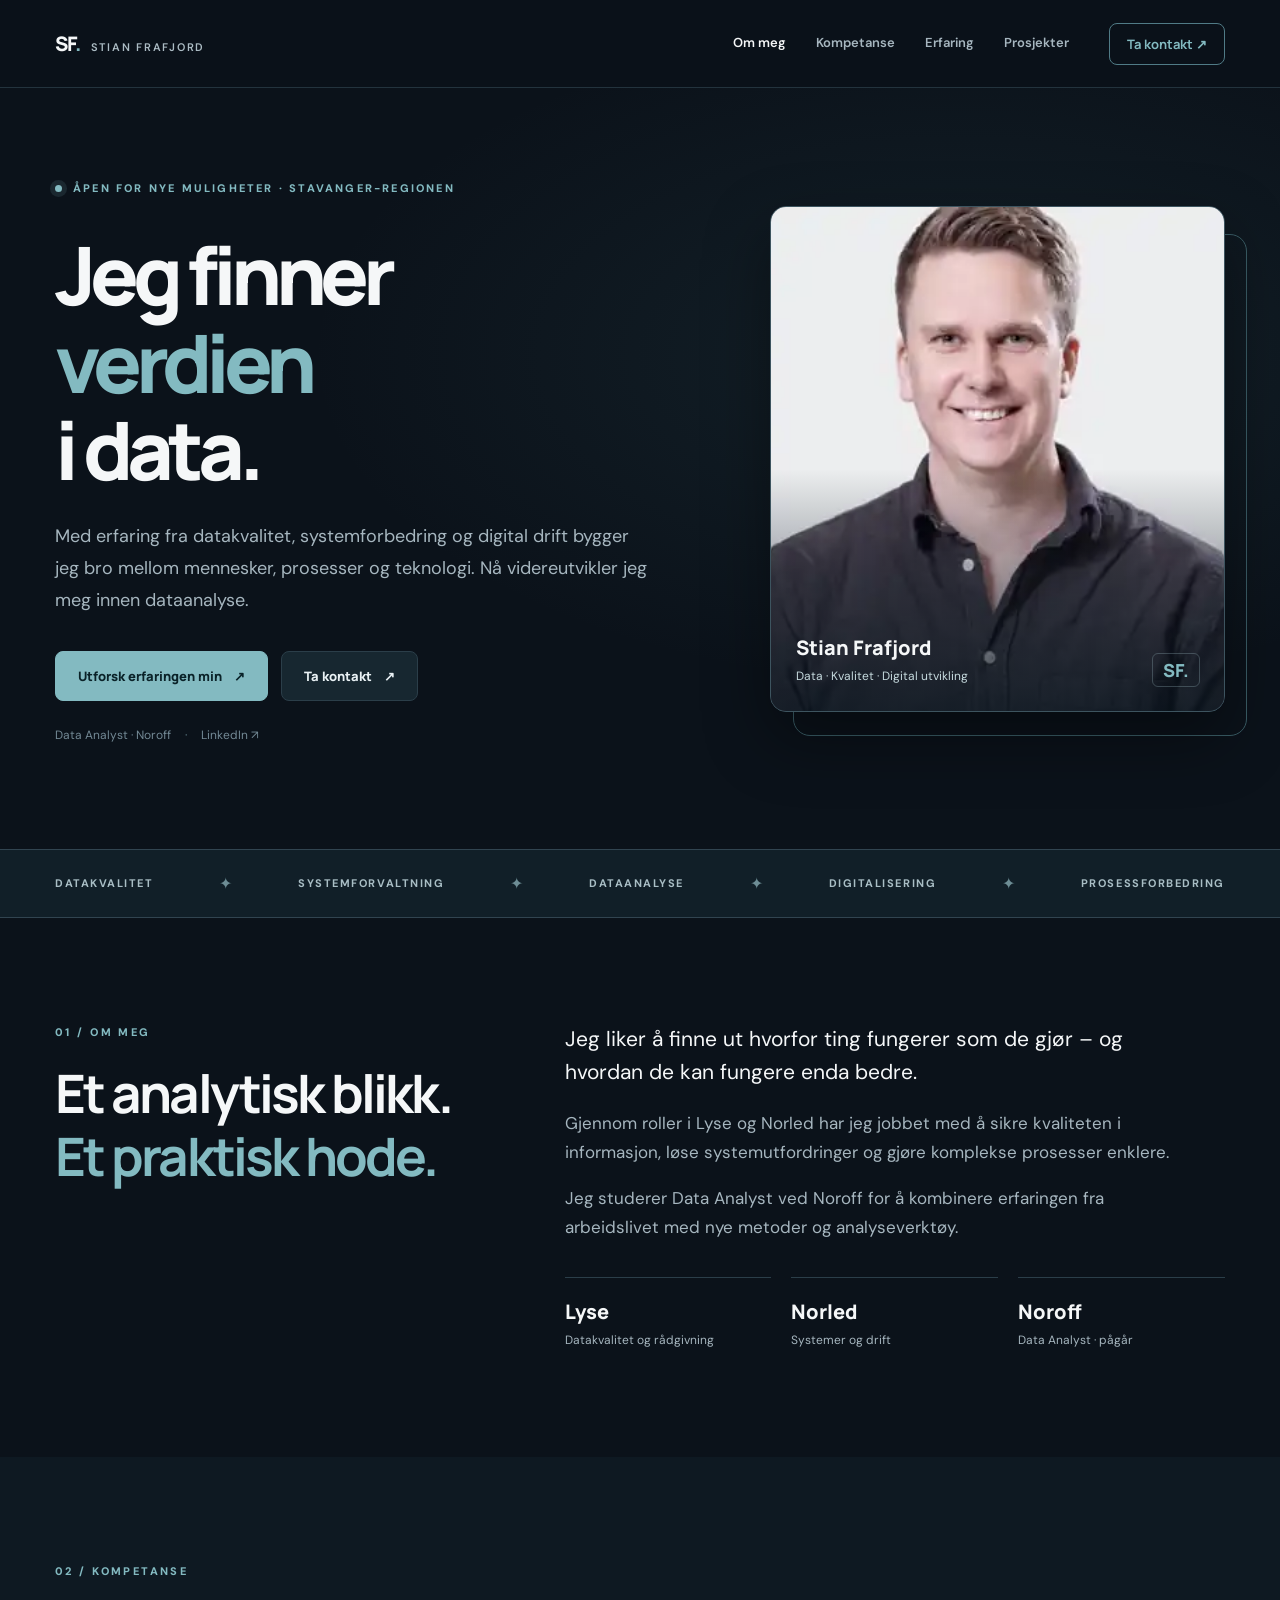
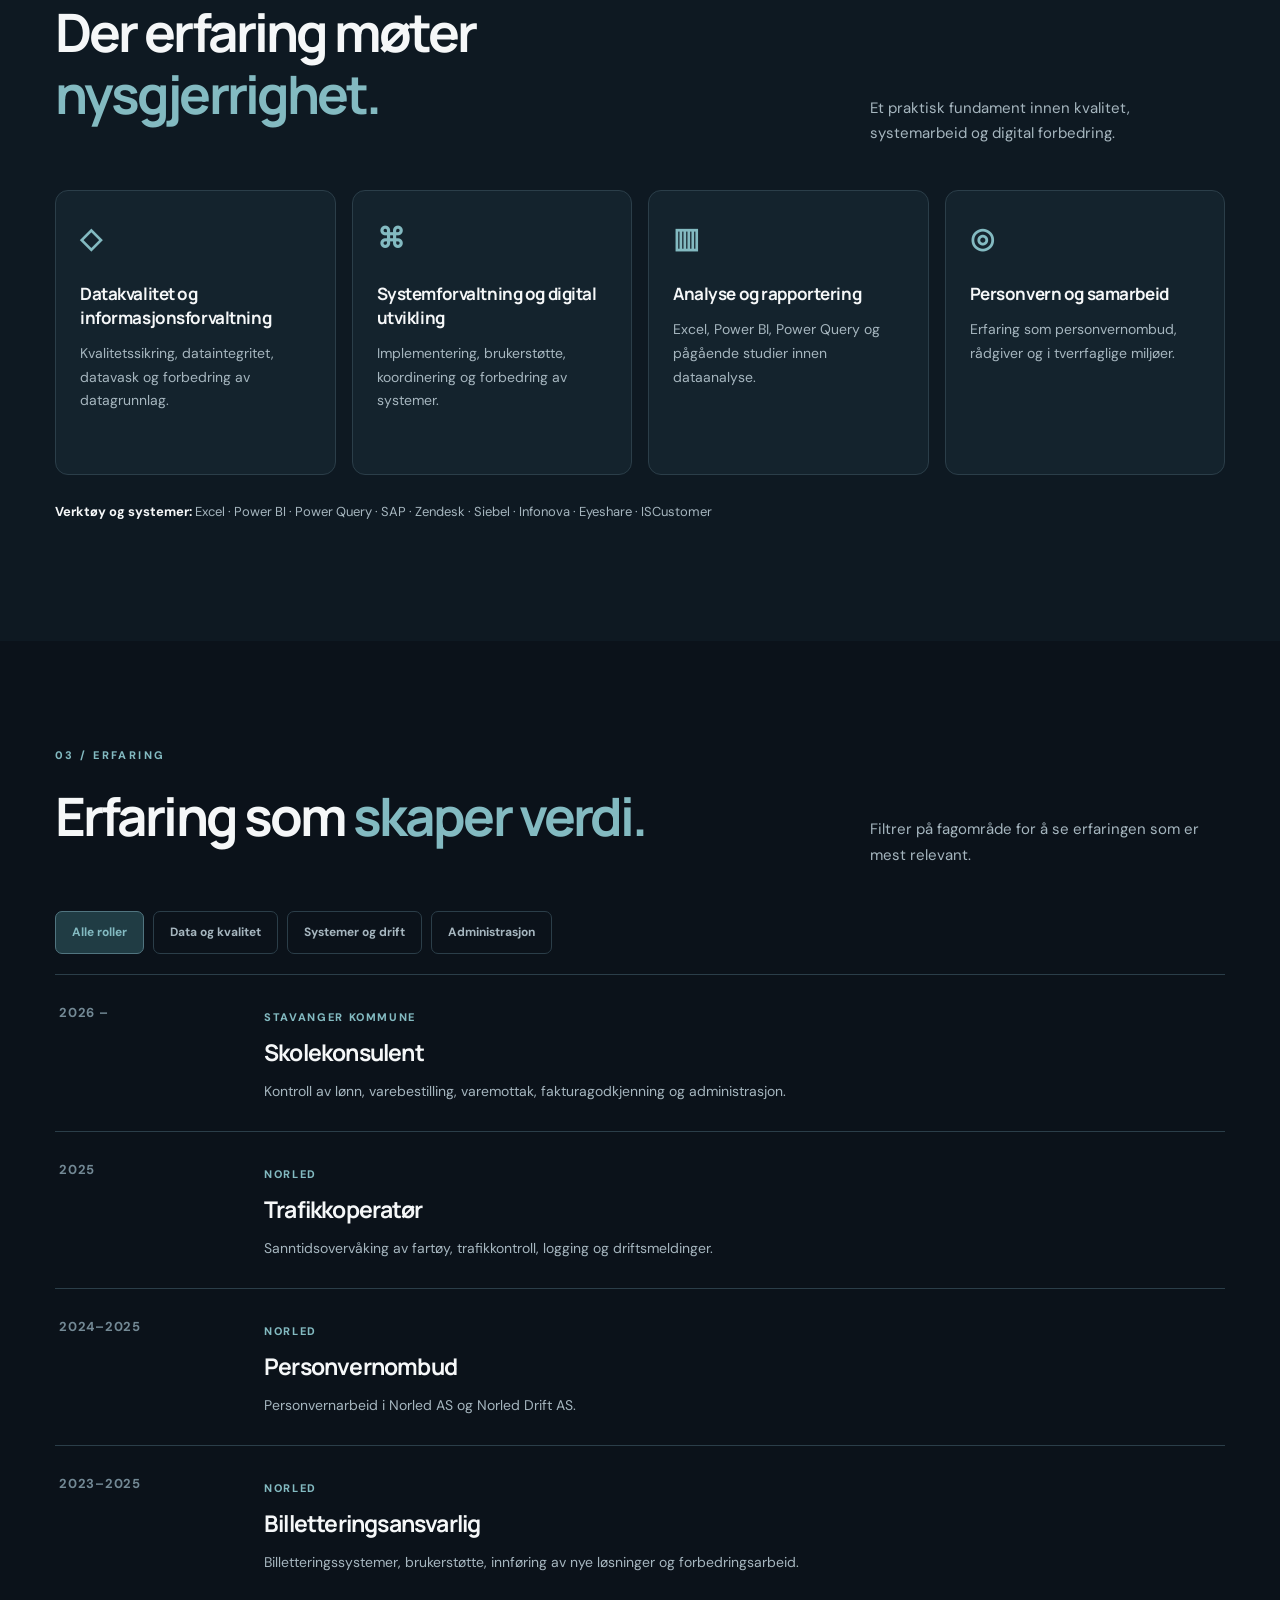
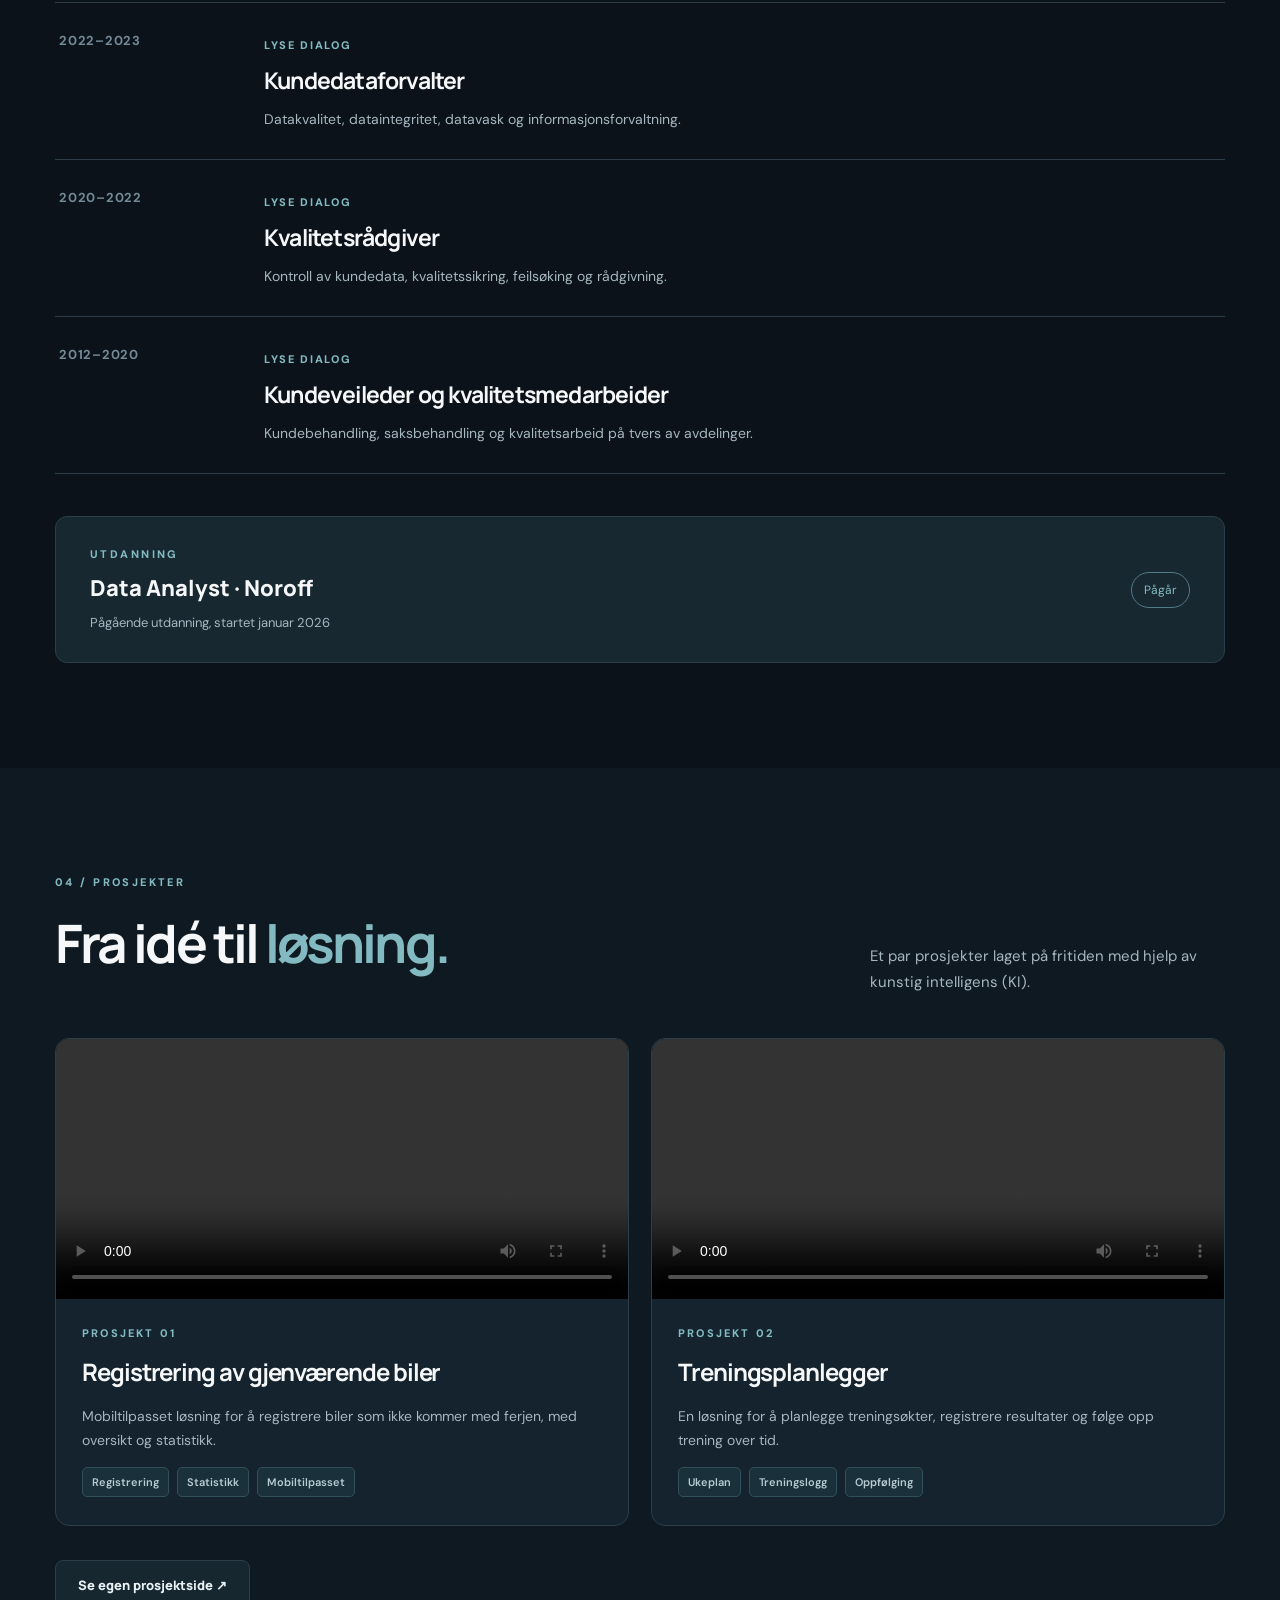
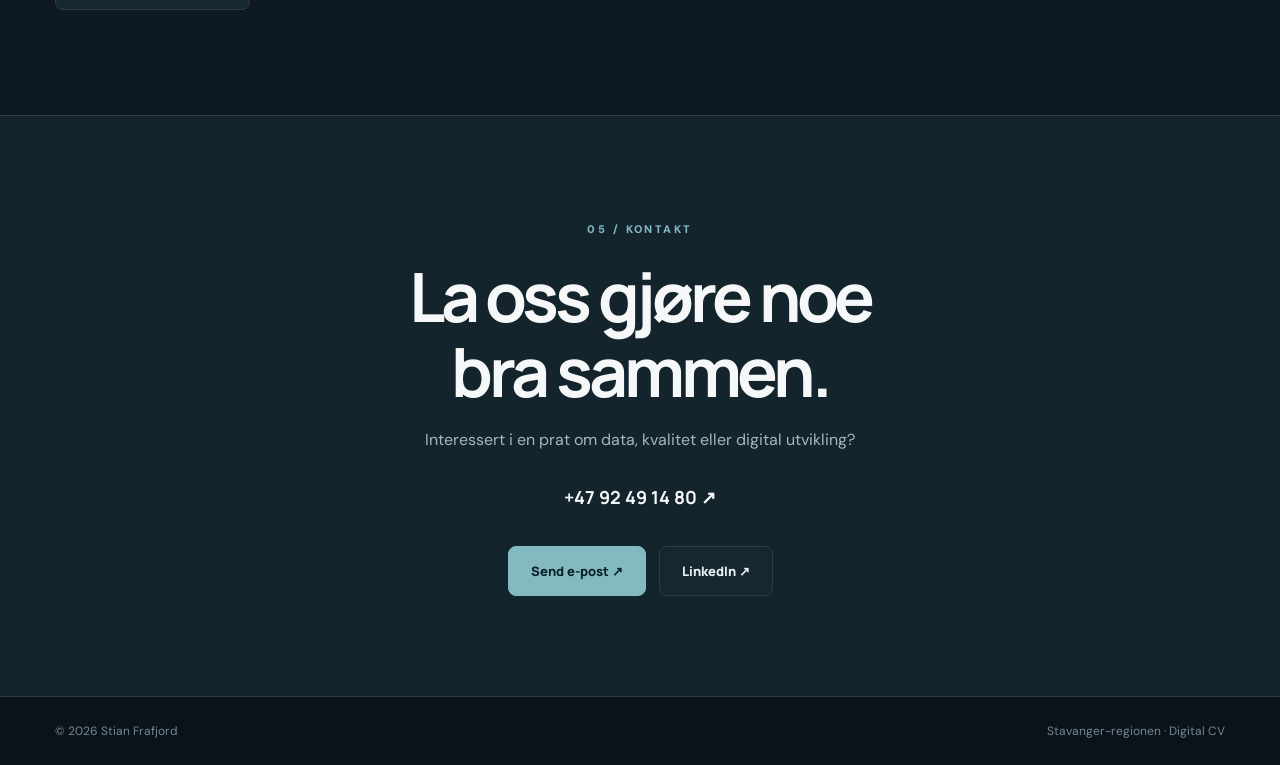
==== commit 4004e8a1: "Publish approved dark premium CV homepage" ====
--- a/index.html
+++ b/index.html
@@ -1,29 +1,18 @@
-<!DOCTYPE html>
-<html lang="no"><head><meta charset="utf-8"><meta name="viewport" content="width=device-width,initial-scale=1"><meta name="theme-color" content="#0b1119"><meta name="description" content="Stian Frafjord – datakvalitet, informasjonsforvaltning, systemforbedring og dataanalyse."><title>Stian Frafjord | Data · Kvalitet · Utvikling</title><link rel="preconnect" href="https://fonts.googleapis.com"><link href="https://fonts.googleapis.com/css2?family=DM+Sans:wght@400;500;600;700&family=Space+Grotesk:wght@400;500;600;700&display=swap" rel="stylesheet"><style>
-:root{--bg:#09111a;--panel:#111d29;--line:#253340;--muted:#a0acb9;--txt:#f5f8f6;--accent:#c1f764;--accent2:#8db6ff}*{box-sizing:border-box}html{scroll-behavior:smooth}body{margin:0;background:var(--bg);color:var(--txt);font:16px/1.7 'DM Sans',sans-serif;overflow-x:hidden}body.light{--bg:#f1f5f0;--panel:#fff;--line:#d7e0dc;--muted:#51616b;--txt:#15232b;--accent:#497a19;--accent2:#315da7}h1,h2,h3,.brand{font-family:'Space Grotesk',sans-serif;line-height:1.15}a{color:inherit;text-decoration:none}button{font:inherit;cursor:pointer}.wrap{max-width:1140px;margin:auto;padding:0 28px}.nav{height:82px;display:flex;align-items:center;justify-content:space-between}.top{position:sticky;top:0;z-index:10;background:color-mix(in srgb,var(--bg) 90%,transparent);border-bottom:1px solid var(--line);backdrop-filter:blur(20px)}.brand{font-weight:700;font-size:22px;letter-spacing:-1px}.brand b{color:var(--accent)}.links{display:flex;align-items:center;gap:26px;font-size:14px;color:var(--muted)}.links a:hover{color:var(--accent)}.theme{background:transparent;color:var(--txt);border:1px solid var(--line);border-radius:50px;padding:7px 14px}.mobile{display:none}.hero{min-height:630px;display:grid;grid-template-columns:1.25fr .75fr;gap:60px;align-items:center;padding-top:86px;padding-bottom:100px}.eyebrow,.kicker{color:var(--accent);font-size:12px;letter-spacing:2px;font-weight:700;text-transform:uppercase}.pulse{display:inline-block;width:8px;height:8px;border-radius:50%;background:var(--accent);box-shadow:0 0 0 6px #c1f76422;margin-right:12px}.hero h1{font-size:clamp(56px,7vw,102px);letter-spacing:-6px;margin:22px 0 24px}.hero h1 em{font-style:normal;color:var(--accent)}.lead{font-size:20px;max-width:570px;color:var(--muted)}.actions{display:flex;gap:12px;flex-wrap:wrap;margin-top:34px}.btn{display:inline-flex;align-items:center;justify-content:center;padding:13px 22px;border:1px solid var(--line);border-radius:10px;font-weight:700;font-size:14px;transition:transform .2s,background .2s}.btn:hover{transform:translateY(-3px)}.primary{background:var(--accent);color:#101a0a;border-color:var(--accent)}body.light .primary{color:#fff}.outline{background:var(--panel)}.hero-art{min-height:380px;position:relative;border:1px solid var(--line);border-radius:24px;background:radial-gradient(circle at 30% 30%,#c1f76430,transparent 38%),radial-gradient(circle at 80% 80%,#8db6ff33,transparent 45%),linear-gradient(145deg,#152434,#0a111a);display:grid;place-items:center;box-shadow:0 25px 80px #0004}.monogram{font:700 148px 'Space Grotesk',sans-serif;letter-spacing:-14px;color:#ebf7ee}.bubble{position:absolute;padding:11px 17px;background:#142333;color:#e9fff0;border:1px solid #3d5654;border-radius:11px;font-size:13px;font-weight:700;box-shadow:0 12px 25px #0005}.b1{top:26px;right:-20px}.b2{bottom:28px;left:-24px}.strip{border-block:1px solid var(--line);background:var(--accent);color:#132015;padding:18px 0;overflow:hidden;white-space:nowrap;font:700 15px 'Space Grotesk';letter-spacing:1px}.strip-inner{width:max-content;animation:move 30s linear infinite}.strip-inner span{margin:0 23px}@keyframes move{to{transform:translateX(-50%)}}section.section{padding-top:115px;padding-bottom:110px}.section-head{display:flex;justify-content:space-between;align-items:end;gap:30px;margin-bottom:40px}.section-head p{max-width:360px;color:var(--muted)}h2{font-size:clamp(36px,5vw,58px);letter-spacing:-2px;margin:14px 0}h2 span{color:var(--accent)}.intro{display:grid;grid-template-columns:.85fr 1.15fr;gap:90px}.intro p{color:var(--muted);font-size:18px}.intro strong{color:var(--txt)}.facts{display:grid;grid-template-columns:repeat(3,1fr);gap:14px;margin-top:30px}.fact{border-top:1px solid var(--line);padding-top:15px}.fact strong{display:block;font-size:23px}.fact small{color:var(--muted)}.dark{background:color-mix(in srgb,var(--panel) 40%,var(--bg))}.skills{display:grid;grid-template-columns:repeat(2,1fr);gap:18px}.skill{border:1px solid var(--line);border-radius:18px;padding:30px;background:var(--panel);transition:transform .2s,border-color .2s}.skill:hover{transform:translateY(-5px);border-color:var(--accent)}.skill:first-child{background:linear-gradient(145deg,#294337,#172631)}.skill .symbol{font-size:36px;color:var(--accent)}.skill h3{font-size:23px;margin:22px 0 9px}.skill p{color:var(--muted);margin-bottom:18px}.tags{display:flex;flex-wrap:wrap;gap:8px}.tags span{font-size:12px;border:1px solid var(--line);border-radius:30px;padding:4px 11px;color:var(--muted)}.tools{margin-top:28px;color:var(--muted);font-size:14px;line-height:2.6}.tools strong{color:var(--txt)}.filters{display:flex;flex-wrap:wrap;gap:10px;margin:30px 0}.filter{background:transparent;color:var(--muted);border:1px solid var(--line);padding:9px 17px;border-radius:50px}.filter.active{color:#142013;background:var(--accent);border-color:var(--accent)}.job{display:grid;grid-template-columns:175px 1fr;gap:20px;border-top:1px solid var(--line);padding:25px 0}.job:last-child{border-bottom:1px solid var(--line)}.job time{color:var(--muted);font-size:13px}.job h3{font-size:24px;margin:4px 0}.job small{color:var(--accent);letter-spacing:1.4px;font-weight:700}.job p{margin:10px 0 0;color:var(--muted);max-width:760px}.job[hidden]{display:none}.match{display:grid;grid-template-columns:1fr 1.15fr;gap:18px}.tabs{display:grid;gap:10px}.tab{background:var(--panel);border:1px solid var(--line);color:var(--txt);padding:18px 20px;text-align:left;border-radius:12px}.tab.active{border-color:var(--accent);box-shadow:inset 4px 0 0 var(--accent)}.output{border:1px solid var(--line);border-radius:16px;padding:34px;background:var(--panel);min-height:310px}.output h3{font-size:31px;margin:14px 0}.output p,.output li{color:var(--muted)}.education{display:flex;justify-content:space-between;gap:25px;align-items:center;padding:45px;border:1px solid var(--line);border-radius:18px;background:var(--panel)}.education strong{font:700 27px 'Space Grotesk'}.education p{color:var(--muted);margin:8px 0 0}.contact{background:var(--accent);color:#12200b;text-align:center;padding:110px 20px}.contact h2{font-size:clamp(42px,6vw,74px)}.contact .kicker{color:#344f16}.contact .btn{background:#102013;color:#f4ffed;border:0}.contact .outline{background:transparent;color:#102013;border:1px solid #102013}.contact .actions{justify-content:center}.foot{padding:25px 0;display:flex;justify-content:space-between;color:var(--muted);font-size:13px}.reveal{opacity:0;transform:translateY(15px);transition:opacity .7s,transform .7s}.reveal.visible{opacity:1;transform:none}@media(max-width:800px){.hero,.intro,.match{grid-template-columns:1fr}.hero{padding-top:65px;gap:35px}.hero-art{min-height:260px}.monogram{font-size:110px}.hero h1{letter-spacing:-3px}.links{gap:14px}.links a{display:none}.skills{grid-template-columns:1fr}.section-head{display:block}.facts{grid-template-columns:1fr 1fr}.job{grid-template-columns:1fr;gap:2px}.education{display:block}.foot{display:block;text-align:center}.bubble{font-size:11px}.b1{right:10px}.b2{left:10px}}@media(prefers-reduced-motion:reduce){*{scroll-behavior:auto!important;animation:none!important;transition:none!important}.reveal{opacity:1;transform:none}}
-.links a.project-link{display:inline-flex;border:1px solid var(--accent);color:var(--accent);border-radius:9px;padding:7px 13px;font-weight:700;white-space:nowrap}.links a.project-link:hover{background:var(--accent);color:#132015}@media(max-width:800px){.links a.project-link{display:inline-flex;font-size:13px;padding:6px 10px}.nav{gap:10px}.brand span{display:none}}
-.about-photo{margin:28px 0 0;width:min(100%,270px);border:1px solid var(--line);border-radius:18px;overflow:hidden;background:var(--panel)}.about-photo img{width:100%;height:auto;aspect-ratio:4/4.5;object-fit:cover;object-position:center top;display:block}.about-photo figcaption{padding:10px 14px;font-size:12px;color:var(--muted);letter-spacing:.02em}.about-photo:focus-within{outline:2px solid var(--accent)}@media(max-width:800px){.about-photo{width:min(100%,230px);margin-top:22px}}
-.hero-photo-view{min-height:410px;padding:18px;overflow:hidden;isolation:isolate;background:radial-gradient(circle at 48% 30%,#c1f7641b,transparent 72%),linear-gradient(145deg,#152434,#0a111a)}.hero-photo-view img{display:block;width:100%;max-width:400px;aspect-ratio:1/1;height:auto;object-fit:cover;object-position:center 24%;border-radius:17px;box-shadow:0 16px 45px #0005;border:1px solid #ffffff1a}@media(max-width:800px){.hero-photo-view{min-height:300px;padding:14px}.hero-photo-view img{max-width:360px}}</style></head><body><header class="top"><div class="wrap nav"><a class="brand" href="#top">SF<b>.</b> <span style="font-size:14px;letter-spacing:0">STIAN FRAFJORD</span></a><nav class="links"><a href="#om">Om meg</a><a href="#kompetanse">Kompetanse</a><a href="#erfaring">Erfaring</a><a href="#muligheter">For arbeidsgivere</a><a class="project-link" href="/prosjekter.html">Prosjekter ↗</a><button class="theme" id="theme" aria-label="Bytt fargetema">☀︎ / ☾</button></nav></div></header><main id="top"><div class="wrap hero"><div class="reveal"><div class="eyebrow"><span class="pulse"></span> ÅPEN FOR MULIGHETER · STAVANGER-REGIONEN</div><h1>Jeg finner<br><em>verdien</em><br>i data.</h1><p class="lead">Med erfaring fra datakvalitet, systemforbedring og digital drift bygger jeg bro mellom mennesker, prosesser og teknologi. Nå videreutvikler jeg meg innen dataanalyse.</p><div class="actions"><a class="btn primary" href="#erfaring">Utforsk erfaringen min ↗</a><a class="btn outline" href="#kontakt">Ta kontakt ↗</a></div><p style="margin-top:25px;color:var(--muted);font-size:14px">Data Analyst-student ved Noroff · <a style="text-decoration:underline" href="https://www.linkedin.com/in/stian-frafjord-09b917ba" target="_blank" rel="noopener">LinkedIn ↗</a></p></div><div class="hero-art hero-photo-view reveal"><img src="/assets/stian-frafjord.webp" alt="Stian Frafjord – portrett" width="400" height="400" loading="eager" fetchpriority="high"></div></div><div class="strip"><div class="strip-inner"><span>DATAKVALITET ✳ POWER BI ✳ SYSTEMFORVALTNING ✳ PERSONVERN ✳ DATAANALYSE ✳</span><span>DATAKVALITET ✳ POWER BI ✳ SYSTEMFORVALTNING ✳ PERSONVERN ✳ DATAANALYSE ✳</span><span>DATAKVALITET ✳ POWER BI ✳ SYSTEMFORVALTNING ✳ PERSONVERN ✳ DATAANALYSE ✳</span><span>DATAKVALITET ✳ POWER BI ✳ SYSTEMFORVALTNING ✳ PERSONVERN ✳ DATAANALYSE ✳</span></div></div>
-<section class="section wrap intro" id="om"><div class="reveal"><div class="kicker">01 / OM MEG</div><h2>Et analytisk blikk.<br><span>Et praktisk hode.</span></h2></div><div class="reveal"><p><strong>Jeg liker å finne ut hvorfor ting fungerer som de gjør – og hvordan de kan fungere enda bedre.</strong></p><p>Gjennom roller i Lyse og Norled har jeg jobbet med å sikre kvaliteten i informasjon, løse systemutfordringer og gjøre komplekse prosesser enklere.</p><p>Jeg studerer Data Analyst ved Noroff for å kombinere erfaring fra arbeidslivet med nye metoder og analyseverktøy.</p><div class="facts"><div class="fact"><strong>Lyse</strong><small>Datakvalitet og rådgivning</small></div><div class="fact"><strong>Norled</strong><small>Systemer og drift</small></div><div class="fact"><strong>Noroff</strong><small>Data Analyst · pågår</small></div></div></div></section>
-<section class="section dark" id="kompetanse"><div class="wrap"><div class="section-head reveal"><div><div class="kicker">02 / KOMPETANSE</div><h2>Der erfaring møter <span>nysgjerrighet.</span></h2></div><p>Dataforståelse, praktisk problemløsning og gode systemer.</p></div><div class="skills"><article class="skill reveal"><div class="symbol">◈</div><h3>Datakvalitet og informasjonsforvaltning</h3><p>Dataintegritet, datavask, kvalitetssikring og rådgivning til dataeiere.</p><div class="tags"><span>Dataforvaltning</span><span>Datakvalitet</span><span>Prosessforbedring</span></div></article><article class="skill reveal"><div class="symbol">⌘</div><h3>Systemer og digital utvikling</h3><p>Implementering, systemforbedring, brukerstøtte og koordinering i drift.</p><div class="tags"><span>Systemforvaltning</span><span>Implementering</span><span>Support</span></div></article><article class="skill reveal"><div class="symbol">▥</div><h3>Analyse og rapportering</h3><p>Excel, Power BI og Power Query samt pågående utdanning innen dataanalyse.</p><div class="tags"><span>Excel</span><span>Power BI</span><span>Power Query</span></div></article><article class="skill reveal"><div class="symbol">◎</div><h3>Personvern og samarbeid</h3><p>Erfaring som personvernombud, rådgiver og med organisatorisk styrearbeid.</p><div class="tags"><span>Personvern</span><span>Rådgivning</span><span>Samhandling</span></div></article></div><p class="tools"><strong>Systemer:</strong> Excel · Power BI · Power Query · SAP · Zendesk · Siebel · Infonova · Eyeshare · ISCustomer</p></div></section>
-<section class="section wrap" id="erfaring"><div class="section-head reveal"><div><div class="kicker">03 / ERFARING</div><h2>Erfaring som <span>skaper verdi.</span></h2></div><p>Filtrer erfaringen etter fagområde for å se de mest relevante rollene.</p></div><div class="filters" role="group" aria-label="Filtrer erfaring"><button class="filter active" data-filter="all">Alle roller</button><button class="filter" data-filter="data">Data og kvalitet</button><button class="filter" data-filter="systems">Systemer og drift</button><button class="filter" data-filter="admin">Administrasjon</button></div><div id="jobs">
-<article class="job reveal" data-tags="admin"><time>2026 –</time><div><small>STAVANGER KOMMUNE</small><h3>Skolekonsulent</h3><p>Kontroll av lønn, bestillinger, varemottak, fakturagodkjenning og administrative oppgaver.</p></div></article>
-<article class="job reveal" data-tags="systems data"><time>2025</time><div><small>NORLED</small><h3>Trafikkoperatør</h3><p>Sanntidsovervåking av fartøy, trafikkontroll, logging og driftsmeldinger.</p></div></article>
-<article class="job reveal" data-tags="data admin"><time>2024–2025</time><div><small>NORLED</small><h3>Personvernombud</h3><p>Personvernombud i Norled AS og Norled Drift AS.</p></div></article>
-<article class="job reveal" data-tags="systems admin"><time>2023–2025</time><div><small>NORLED</small><h3>Billetteringsansvarlig</h3><p>Ansvar for billettering på ferje og hurtigbåt, systemforbedringer, brukerstøtte og innføring av nye løsninger.</p></div></article>
-<article class="job reveal" data-tags="data systems"><time>2022–2023</time><div><small>LYSE DIALOG</small><h3>Kundedataforvalter</h3><p>Datakvalitet, dataintegritet, informasjonsforvaltning, datavask og forbedring av støttesystemer.</p></div></article>
-<article class="job reveal" data-tags="data admin"><time>2020–2022</time><div><small>LYSE DIALOG</small><h3>Kvalitetsrådgiver</h3><p>Kontroll og forbedring av kundedata, feilsøking og rådgivning til andre interessenter.</p></div></article>
-<article class="job reveal" data-tags="admin data"><time>2012–2020</time><div><small>LYSE DIALOG</small><h3>Kundeveileder og kvalitetsmedarbeider</h3><p>Kundebehandling, saksbehandling, andrelinje og oppgaver på tvers av avdelinger.</p></div></article>
-</div><p style="color:var(--muted);font-size:14px;margin-top:25px">Tidligere erfaring inkluderer print- og posttjenester, barnehage og førstegangstjeneste.</p></section>
-<div class="wrap"><div class="education reveal"><div><div class="kicker">UNDER UTVIKLING</div><strong>Data Analyst · Noroff</strong><p>Nettstudier fra januar 2026 – pågående.</p></div><div style="font-size:44px;color:var(--accent)">↗</div></div></div>
-<section class="section wrap" id="muligheter"><div class="section-head reveal"><div><div class="kicker">04 / FOR ARBEIDSGIVERE</div><h2>Hvor kan jeg <span>bidra?</span></h2></div><p>Velg et fagområde for å se hvordan erfaringen min kan skape verdi.</p></div><div class="match reveal"><div class="tabs"><button class="tab active" data-match="data">01 · Datakvalitet og governance ↗</button><button class="tab" data-match="systems">02 · Digitalisering og systemer ↗</button><button class="tab" data-match="analysis">03 · Analyse og innsikt ↗</button><button class="tab" data-match="operations">04 · Prosess og koordinering ↗</button></div><div class="output"><div class="kicker">HVORDAN JEG KAN BIDRA</div><h3 id="matchTitle">Bedre data. Tryggere beslutninger.</h3><p id="matchDescription">Jeg har jobbet med å avdekke datakvalitetsproblemer, følge opp dataintegritet og gi råd om forbedringer i systemer og prosesser.</p><ul id="matchBullets"><li>Dataforvaltning hos Lyse Dialog</li><li>Kvalitetsrådgivning og datavask</li><li>Personvernombud i Norled</li></ul></div></div></section>
-<section id="kontakt" class="contact"><div class="kicker">05 / KONTAKT</div><h2>La oss gjøre noe<br>bra sammen.</h2><p>Interessert i en prat om data, kvalitet eller digital utvikling?</p><p style="margin:18px 0 0;font-size:20px;font-weight:700"><a href="tel:+4792491480" aria-label="Ring Stian Frafjord på 92 49 14 80" style="text-decoration:underline;text-underline-offset:5px">📞 92 49 14 80</a></p><div class="actions"><a class="btn" href="mailto:stianfrafjord@hotmail.com?subject=Hei%20Stian%20-%20jobbmulighet">Send e-post ↗</a><button class="btn outline" id="copy">Kopier e-post</button><a class="btn outline" href="https://www.linkedin.com/in/stian-frafjord-09b917ba" target="_blank" rel="noopener">LinkedIn ↗</a></div><p id="copyMsg" role="status" aria-live="polite"></p></section></main><footer class="wrap foot"><div>© <span id="year"></span> Stian Frafjord</div><div>Stavanger-regionen, Norge · <a href="#top">Til toppen ↑</a></div></footer>
-<script>
-document.querySelector('#year').textContent=new Date().getFullYear();
-document.querySelector('#theme').addEventListener('click',()=>{document.body.classList.toggle('light');});
-document.querySelectorAll('.filter').forEach(b=>b.addEventListener('click',()=>{document.querySelectorAll('.filter').forEach(x=>x.classList.toggle('active',x===b));document.querySelectorAll('.job').forEach(j=>j.hidden=b.dataset.filter!=='all'&&!j.dataset.tags.split(' ').includes(b.dataset.filter));}));
-const matches={data:['Bedre data. Tryggere beslutninger.','Arbeidet med kvaliteten i informasjon, datavask og dataintegritet, i tett samarbeid med dataeiere.',['Dataforvaltning hos Lyse Dialog','Kvalitetsrådgivning og forbedring','Personvernombud hos Norled']],systems:['Teknologi som fungerer i praksis.','Erfaring med implementering og forbedring av systemer, koordinering og støtte til brukere.',['Billetteringsansvarlig i Norled','Implementering av nye løsninger','Systemstøtte og operasjonell drift']],analysis:['Fra informasjon til innsikt.','Kombinerer praktisk erfaring med datakvalitet og pågående Data Analyst-utdanning, Excel, Power BI og Power Query.',['Data Analyst-student ved Noroff','Excel, Power BI og Power Query','Erfaring med datakvalitet og sanntidsdata']],operations:['Struktur som skaper flyt.','Erfaring med administrasjon, koordinering, kvalitetsarbeid og prosessforbedring på tvers av fagmiljøer.',['Skolekonsulent i Stavanger kommune','Koordinering i Norled','Rådgivning og kvalitetsarbeid i Lyse']]};
-document.querySelectorAll('.tab').forEach(b=>b.addEventListener('click',()=>{document.querySelectorAll('.tab').forEach(x=>x.classList.toggle('active',x===b));const d=matches[b.dataset.match];document.querySelector('#matchTitle').textContent=d[0];document.querySelector('#matchDescription').textContent=d[1];document.querySelector('#matchBullets').replaceChildren(...d[2].map(s=>{let li=document.createElement('li');li.textContent=s;return li}));}));
-document.querySelector('#copy').addEventListener('click',async()=>{try{await navigator.clipboard.writeText('stianfrafjord@hotmail.com');document.querySelector('#copyMsg').textContent='E-postadressen er kopiert!'}catch(e){document.querySelector('#copyMsg').textContent='stianfrafjord@hotmail.com'}});
-const observer=new IntersectionObserver(entries=>entries.forEach(e=>{if(e.isIntersecting){e.target.classList.add('visible');observer.unobserve(e.target)}}),{threshold:.08});document.querySelectorAll('.reveal').forEach(el=>observer.observe(el));
-</script></body></html>+<!doctype html><html lang="no"><head><meta charset="utf-8"><meta name="viewport" content="width=device-width,initial-scale=1"><meta name="theme-color" content="#0b121a"><meta name="description" content="Stian Frafjord – datakvalitet, systemforvaltning og dataanalyse"><title>Stian Frafjord | Data, kvalitet og digital utvikling</title><link rel="stylesheet" href="style.css?v=2"></head><body>
+
+<header class="header"><div class="wrap nav"><a class="logo" href="index.html">SF<em>.</em><span>STIAN FRAFJORD</span></a><nav class="links" id="nav"><a class="active" href="#om">Om meg</a><a href="#kompetanse">Kompetanse</a><a href="#erfaring">Erfaring</a><a href="prosjekter.html">Prosjekter</a></nav><a class="nav-cta" href="#kontakt">Ta kontakt ↗</a><button class="mobile-menu" id="menu" aria-label="Åpne meny" aria-expanded="false">☰</button></div></header>
+<main><section class="hero"><div class="wrap hero-grid"><div><div class="eyebrow"><span class="dot"></span> ÅPEN FOR NYE MULIGHETER · STAVANGER-REGIONEN</div><h1>Jeg finner<br><span>verdien</span><br>i data.</h1><p class="lead">Med erfaring fra datakvalitet, systemforbedring og digital drift bygger jeg bro mellom mennesker, prosesser og teknologi. Nå videreutvikler jeg meg innen dataanalyse.</p><div class="buttons"><a class="btn primary" href="#erfaring">Utforsk erfaringen min <span>↗</span></a><a class="btn secondary" href="#kontakt">Ta kontakt <span>↗</span></a></div><div class="submeta"><span>Data Analyst · Noroff</span><span><a href="https://www.linkedin.com/in/stian-frafjord-09b917ba" target="_blank" rel="noopener">LinkedIn ↗</a></span></div></div><div class="portrait-shell"><div class="portrait-back"></div><div class="portrait-card"><img src="assets/stian-frafjord.webp" alt="Portrett av Stian Frafjord"><div class="portrait-caption"><strong>Stian Frafjord</strong><span>Data · Kvalitet · Digital utvikling</span></div><span class="portrait-mark">SF.</span></div></div></div></section>
+<div class="ribbon"><div class="wrap"><span>Datakvalitet</span><b>✦</b><span>Systemforvaltning</span><b>✦</b><span>Dataanalyse</span><b>✦</b><span>Digitalisering</span><b>✦</b><span>Prosessforbedring</span></div></div>
+<section class="section wrap about-grid" id="om"><div><div class="kicker">01 / OM MEG</div><h2>Et analytisk blikk.<br><span>Et praktisk hode.</span></h2></div><div class="intro-text"><p>Jeg liker å finne ut hvorfor ting fungerer som de gjør – og hvordan de kan fungere enda bedre.</p><p>Gjennom roller i Lyse og Norled har jeg jobbet med å sikre kvaliteten i informasjon, løse systemutfordringer og gjøre komplekse prosesser enklere.</p><p>Jeg studerer Data Analyst ved Noroff for å kombinere erfaringen fra arbeidslivet med nye metoder og analyseverktøy.</p><div class="metrics"><div class="metric"><strong>Lyse</strong><small>Datakvalitet og rådgivning</small></div><div class="metric"><strong>Norled</strong><small>Systemer og drift</small></div><div class="metric"><strong>Noroff</strong><small>Data Analyst · pågår</small></div></div></div></section>
+<section class="section alt" id="kompetanse"><div class="wrap"><div class="section-head"><div><div class="kicker">02 / KOMPETANSE</div><h2>Der erfaring møter<br><span>nysgjerrighet.</span></h2></div><p>Et praktisk fundament innen kvalitet, systemarbeid og digital forbedring.</p></div><div class="skillgrid"><article class="skill"><span class="symbol">◇</span><h3>Datakvalitet og informasjonsforvaltning</h3><p>Kvalitetssikring, dataintegritet, datavask og forbedring av datagrunnlag.</p></article><article class="skill"><span class="symbol">⌘</span><h3>Systemforvaltning og digital utvikling</h3><p>Implementering, brukerstøtte, koordinering og forbedring av systemer.</p></article><article class="skill"><span class="symbol">▥</span><h3>Analyse og rapportering</h3><p>Excel, Power BI, Power Query og pågående studier innen dataanalyse.</p></article><article class="skill"><span class="symbol">◎</span><h3>Personvern og samarbeid</h3><p>Erfaring som personvernombud, rådgiver og i tverrfaglige miljøer.</p></article></div><p class="tools"><strong>Verktøy og systemer:</strong> Excel · Power BI · Power Query · SAP · Zendesk · Siebel · Infonova · Eyeshare · ISCustomer</p></div></section>
+<section class="section wrap" id="erfaring"><div class="section-head"><div><div class="kicker">03 / ERFARING</div><h2>Erfaring som <span>skaper verdi.</span></h2></div><p>Filtrer på fagområde for å se erfaringen som er mest relevant.</p></div><div class="filters" role="group" aria-label="Filtrer erfaring"><button class="filter" data-filter="all" aria-pressed="true">Alle roller</button><button class="filter" data-filter="data" aria-pressed="false">Data og kvalitet</button><button class="filter" data-filter="system" aria-pressed="false">Systemer og drift</button><button class="filter" data-filter="admin" aria-pressed="false">Administrasjon</button></div><div>
+<article class="experience-item" data-tags="admin"><time>2026 –</time><div><span class="org">Stavanger kommune</span><h3>Skolekonsulent</h3><p>Kontroll av lønn, varebestilling, varemottak, fakturagodkjenning og administrasjon.</p></div></article>
+<article class="experience-item" data-tags="system data"><time>2025</time><div><span class="org">Norled</span><h3>Trafikkoperatør</h3><p>Sanntidsovervåking av fartøy, trafikkontroll, logging og driftsmeldinger.</p></div></article>
+<article class="experience-item" data-tags="data admin"><time>2024–2025</time><div><span class="org">Norled</span><h3>Personvernombud</h3><p>Personvernarbeid i Norled AS og Norled Drift AS.</p></div></article>
+<article class="experience-item" data-tags="system admin"><time>2023–2025</time><div><span class="org">Norled</span><h3>Billetteringsansvarlig</h3><p>Billetteringssystemer, brukerstøtte, innføring av nye løsninger og forbedringsarbeid.</p></div></article>
+<article class="experience-item" data-tags="data system"><time>2022–2023</time><div><span class="org">Lyse Dialog</span><h3>Kundedataforvalter</h3><p>Datakvalitet, dataintegritet, datavask og informasjonsforvaltning.</p></div></article>
+<article class="experience-item" data-tags="data admin"><time>2020–2022</time><div><span class="org">Lyse Dialog</span><h3>Kvalitetsrådgiver</h3><p>Kontroll av kundedata, kvalitetssikring, feilsøking og rådgivning.</p></div></article>
+<article class="experience-item" data-tags="admin data"><time>2012–2020</time><div><span class="org">Lyse Dialog</span><h3>Kundeveileder og kvalitetsmedarbeider</h3><p>Kundebehandling, saksbehandling og kvalitetsarbeid på tvers av avdelinger.</p></div></article>
+</div><div class="education"><div><div class="kicker" style="margin-bottom:9px">UTDANNING</div><strong>Data Analyst · Noroff</strong><p>Pågående utdanning, startet januar 2026</p></div><span class="status">Pågår</span></div></section>
+<section class="section alt" id="prosjekter"><div class="wrap"><div class="section-head"><div><div class="kicker">04 / PROSJEKTER</div><h2>Fra idé til <span>løsning.</span></h2></div><p>Et par prosjekter laget på fritiden med hjelp av kunstig intelligens (KI).</p></div><div class="projects-grid"><article class="project"><video src="videos/1946.mp4" controls preload="metadata" playsinline></video><div class="project-info"><div class="project-num">PROSJEKT 01</div><h3>Registrering av gjenværende biler</h3><p>Mobiltilpasset løsning for å registrere biler som ikke kommer med ferjen, med oversikt og statistikk.</p><div class="pills"><span>Registrering</span><span>Statistikk</span><span>Mobiltilpasset</span></div></div></article><article class="project"><video src="videos/1576.mp4" controls preload="metadata" playsinline></video><div class="project-info"><div class="project-num">PROSJEKT 02</div><h3>Treningsplanlegger</h3><p>En løsning for å planlegge treningsøkter, registrere resultater og følge opp trening over tid.</p><div class="pills"><span>Ukeplan</span><span>Treningslogg</span><span>Oppfølging</span></div></div></article></div><div class="buttons"><a class="btn secondary" href="prosjekter.html">Se egen prosjektside ↗</a></div></div></section>
+<section class="contact" id="kontakt"><div class="wrap"><div class="kicker">05 / KONTAKT</div><h2>La oss gjøre noe<br>bra sammen.</h2><p>Interessert i en prat om data, kvalitet eller digital utvikling?</p><a class="phone" href="tel:+4792491480">+47 92 49 14 80 ↗</a><div class="buttons"><a class="btn primary" href="mailto:stianfrafjord@hotmail.com">Send e-post ↗</a><a class="btn secondary" href="https://www.linkedin.com/in/stian-frafjord-09b917ba" target="_blank" rel="noopener">LinkedIn ↗</a></div></div></section></main><footer class="footer"><div class="wrap"><span>© <span id="year"></span> Stian Frafjord</span><span>Stavanger-regionen · Digital CV</span></div></footer><script src="script.js"></script></body></html>
--- a/style.css
+++ b/style.css
@@ -0,0 +1,16 @@
+@import url('https://fonts.googleapis.com/css2?family=DM+Sans:wght@400;500;600;700&family=Manrope:wght@400;500;600;700;800&display=swap');
+:root{--bg:#0b121a;--bg2:#101b25;--card:#14232d;--card2:#172934;--line:#2b3e49;--ink:#f5f7f8;--muted:#a6b6bf;--subtle:#738995;--accent:#83bac1;--accent-dark:#0c2930;--gold:#dccb9d;--max:1170px}
+*{box-sizing:border-box}html{scroll-behavior:smooth}body{margin:0;background:var(--bg);color:var(--ink);font-family:'DM Sans',sans-serif;font-size:16px;line-height:1.7;overflow-x:hidden}h1,h2,h3,h4,button,.logo{font-family:'Manrope',sans-serif}h1,h2,h3,p{margin-top:0}a{color:inherit;text-decoration:none}button{cursor:pointer}button,input{font:inherit}a:focus-visible,button:focus-visible{outline:2px solid var(--accent);outline-offset:4px}.wrap{width:min(var(--max),calc(100% - 64px));margin-inline:auto}
+.header{height:88px;position:sticky;top:0;background:#0b121af2;backdrop-filter:blur(18px);border-bottom:1px solid #23333d;z-index:10}.nav{height:100%;display:flex;align-items:center;gap:40px}.logo{font-size:20px;font-weight:800;letter-spacing:-.8px;white-space:nowrap}.logo em{font-style:normal;color:var(--accent)}.logo span{font:600 11px 'DM Sans',sans-serif;letter-spacing:.16em;margin-left:10px;color:#acbcc4}.links{display:flex;align-items:center;gap:30px;margin-left:auto}.links a{font-size:13px;font-weight:600;color:var(--muted);transition:color .2s}.links a:hover,.links a.active{color:var(--ink)}.nav-cta{border:1px solid #507b86;border-radius:8px;padding:11px 17px;font:700 13px 'Manrope',sans-serif;color:var(--accent);white-space:nowrap;transition:background .2s}.nav-cta:hover{background:#1b3841}.mobile-menu{display:none;background:transparent;border:1px solid var(--line);color:var(--ink);border-radius:8px;padding:6px 11px}
+.hero{padding:85px 0 104px;position:relative;background:radial-gradient(ellipse at 75% 35%,rgba(74,126,134,.13),transparent 48%)}.hero-grid{display:grid;grid-template-columns:1.1fr .9fr;gap:80px;align-items:center}.eyebrow{display:inline-flex;align-items:center;gap:11px;color:var(--accent);font-size:11px;font-weight:800;letter-spacing:.2em;text-transform:uppercase}.dot{width:7px;height:7px;background:var(--accent);border-radius:50%;box-shadow:0 0 0 5px #83bac11f}.hero h1{font-size:clamp(58px,6.3vw,90px);letter-spacing:-.075em;line-height:1.085;margin:31px 0 26px;font-weight:800}.hero h1 span{color:var(--accent)}.lead{color:var(--muted);font-size:18px;line-height:1.8;max-width:600px}.buttons{display:flex;align-items:center;gap:13px;flex-wrap:wrap;margin-top:34px}.btn{display:inline-flex;align-items:center;justify-content:center;gap:12px;padding:15px 22px;border-radius:8px;border:1px solid var(--line);font:800 13px 'Manrope',sans-serif;transition:transform .2s,background .2s}.btn:hover{transform:translateY(-2px)}.btn.primary{background:var(--accent);border-color:var(--accent);color:#0a2228}.btn.secondary{background:#172730;color:#e9f1f4}.btn.minimal{padding:0;border:none;color:var(--accent)}.submeta{display:flex;gap:14px;flex-wrap:wrap;align-items:center;color:var(--subtle);font-size:12px;margin-top:24px}.submeta span+span:before{content:'·';margin-right:14px;color:#63838d}
+.portrait-shell{position:relative;max-width:455px;width:100%;margin-left:auto}.portrait-back{position:absolute;inset:28px -22px -24px 23px;border:1px solid #3a5d66;border-radius:17px}.portrait-card{position:relative;overflow:hidden;aspect-ratio:4/4.45;border-radius:16px;background:#263b47;border:1px solid #3d545f;box-shadow:0 26px 65px #0006}.portrait-card img{width:100%;height:100%;object-fit:cover;object-position:center top;display:block;filter:saturate(.84) contrast(1.02)}.portrait-card:after{content:'';position:absolute;inset:52% 0 0;background:linear-gradient(transparent,#0b1720c5);pointer-events:none}.portrait-caption{position:absolute;bottom:23px;left:25px;z-index:2}.portrait-caption strong{display:block;font:800 20px 'Manrope',sans-serif}.portrait-caption span{font-size:12px;color:#c6dade}.portrait-mark{position:absolute;right:24px;bottom:24px;z-index:2;font:800 18px 'Manrope';color:var(--accent);border:1px solid #a7cbd344;border-radius:6px;padding:4px 10px}
+.ribbon{border-block:1px solid #314450;background:#111f28}.ribbon .wrap{display:flex;justify-content:space-between;gap:24px;padding-block:20px;align-items:center}.ribbon span{color:#a9bec5;font-size:11px;letter-spacing:.14em;font-weight:700;text-transform:uppercase;white-space:nowrap}.ribbon b{color:#6d8d95;font-weight:400}
+.section{padding:105px 0}.section.alt{background:#0e1922}.kicker{font-size:11px;letter-spacing:.22em;font-weight:800;color:var(--accent);text-transform:uppercase;margin:0 0 20px}.section h2{font-size:clamp(35px,4.7vw,53px);line-height:1.18;letter-spacing:-.055em;margin-bottom:21px}.section h2 span{color:var(--accent)}.section-head{display:flex;justify-content:space-between;align-items:end;gap:40px;margin-bottom:43px}.section-head p{color:var(--muted);font-size:15px;max-width:355px;margin:0}.about-grid{display:grid;grid-template-columns:.76fr 1.24fr;gap:105px}.about-grid .intro-text p{font-size:17px;color:var(--muted);max-width:620px}.about-grid .intro-text p:first-child{font-size:21px;line-height:1.55;color:var(--ink)}.metrics{display:grid;grid-template-columns:repeat(3,1fr);gap:20px;margin-top:35px}.metric{padding-top:20px;border-top:1px solid var(--line)}.metric strong{font:800 20px 'Manrope';display:block}.metric small{font-size:12px;color:var(--muted)}
+.skillgrid{display:grid;grid-template-columns:repeat(4,1fr);gap:16px}.skill{border:1px solid var(--line);background:var(--card);padding:27px 24px;border-radius:13px;min-height:285px}.skill .symbol{color:var(--accent);font:600 28px 'Manrope'}.skill h3{font-size:17px;line-height:1.4;letter-spacing:-.025em;margin:26px 0 12px}.skill p{color:var(--muted);font-size:14px}.tools{padding-top:26px;color:var(--muted);font-size:13px}.tools strong{color:var(--ink)}
+.filters{display:flex;gap:9px;flex-wrap:wrap;margin:0 0 20px}.filter{border:1px solid var(--line);background:none;color:var(--muted);border-radius:7px;padding:10px 16px;font-size:12px;font-weight:700}.filter[aria-pressed="true"]{background:#203c44;color:var(--accent);border-color:#517580}.experience-item{display:grid;grid-template-columns:165px 1fr;gap:40px;padding:27px 4px;border-top:1px solid var(--line)}.experience-item:last-child{border-bottom:1px solid var(--line)}.experience-item[hidden]{display:none}.experience-item time{color:var(--subtle);font-size:13px;font-weight:700;letter-spacing:.06em}.experience-item .org{font-size:11px;letter-spacing:.15em;font-weight:800;color:var(--accent);text-transform:uppercase}.experience-item h3{font-size:23px;margin:4px 0 8px;letter-spacing:-.035em}.experience-item p{font-size:14px;color:var(--muted);margin:0}
+.education{margin-top:42px;border:1px solid var(--line);background:#182831;padding:28px 34px;border-radius:12px;display:flex;align-items:center;justify-content:space-between;gap:16px}.education strong{font:800 22px 'Manrope'}.education p{font-size:13px;color:var(--muted);margin:8px 0 0}.education .status{font-size:12px;color:var(--accent);border:1px solid #507b86;border-radius:20px;padding:7px 12px}
+.projects-grid{display:grid;grid-template-columns:repeat(2,minmax(0,1fr));gap:22px}.project{background:var(--card);border:1px solid var(--line);border-radius:14px;overflow:hidden}.project video{width:100%;height:260px;background:#08131b;object-fit:contain;display:block}.project-info{padding:25px 26px 28px}.project-num{color:var(--accent);font-size:11px;font-weight:800;letter-spacing:.2em}.project h3{font-size:24px;letter-spacing:-.045em;margin:9px 0 12px}.project p{color:var(--muted);font-size:14px}.pills{display:flex;gap:8px;flex-wrap:wrap}.pills span{font-size:11px;font-weight:600;color:#b6cbd2;background:#1a303a;border:1px solid #31505b;border-radius:5px;padding:5px 9px}.project-note{font-size:14px;color:var(--muted);margin-bottom:40px;max-width:780px}.note{margin-top:29px;font-size:12px;color:var(--subtle)}
+.contact{padding:104px 0 100px;background:#14242d;border-top:1px solid var(--line);text-align:center}.contact h2{font-size:clamp(42px,6vw,68px);line-height:1.1;letter-spacing:-.06em;margin:18px 0}.contact p{color:var(--muted)}.contact .buttons{justify-content:center}.phone{display:inline-flex;gap:9px;color:var(--ink);font:700 18px 'Manrope';margin-top:15px}.footer{padding:24px 0;border-top:1px solid var(--line);color:var(--subtle);font-size:12px}.footer .wrap{display:flex;justify-content:space-between}.pagehero{padding:86px 0 63px}.pagehero h1{font-size:clamp(52px,6vw,76px);line-height:1.12;letter-spacing:-.065em;margin:17px 0}.pagehero h1 span{color:var(--accent)}.pagehero p{font-size:17px;color:var(--muted);max-width:700px}.preview-banner{background:#273c43;color:#c9e4e8;font-size:12px;text-align:center;padding:8px 20px;letter-spacing:.02em}.preview-banner strong{color:#fff}
+@media(max-width:1050px){.hero-grid{gap:50px}.links{gap:17px}.skillgrid{grid-template-columns:repeat(2,1fr)}.ribbon span{font-size:10px}.portrait-shell{max-width:400px}}
+@media(max-width:760px){.wrap{width:min(100% - 36px,600px)}.header{height:72px}.nav{gap:10px}.logo span{display:none}.mobile-menu{display:block;margin-left:auto}.links{display:none;position:absolute;top:72px;left:0;right:0;background:#101b25;padding:16px 22px 24px;flex-direction:column;align-items:stretch;border-bottom:1px solid var(--line);gap:10px}.links.open{display:flex}.links a{padding:8px}.nav-cta{display:none}.hero{padding:58px 0 77px}.hero-grid,.about-grid{grid-template-columns:1fr;gap:55px}.hero h1{font-size:58px}.portrait-shell{width:min(90%,420px);margin:0 auto}.ribbon .wrap{overflow:auto;justify-content:start}.ribbon span{flex:none}.section{padding:74px 0}.section-head{display:block}.section-head p{max-width:100%;margin-top:10px}.skillgrid,.projects-grid{grid-template-columns:1fr}.skill{min-height:0}.experience-item{grid-template-columns:1fr;gap:4px}.metrics{gap:10px}.education{align-items:start;flex-direction:column}.project video{height:230px}.footer .wrap{display:block;text-align:center}.pagehero{padding:66px 0 40px}}
+@media(prefers-reduced-motion:reduce){html{scroll-behavior:auto}*,*:before,*:after{transition:none!important;animation:none!important}}
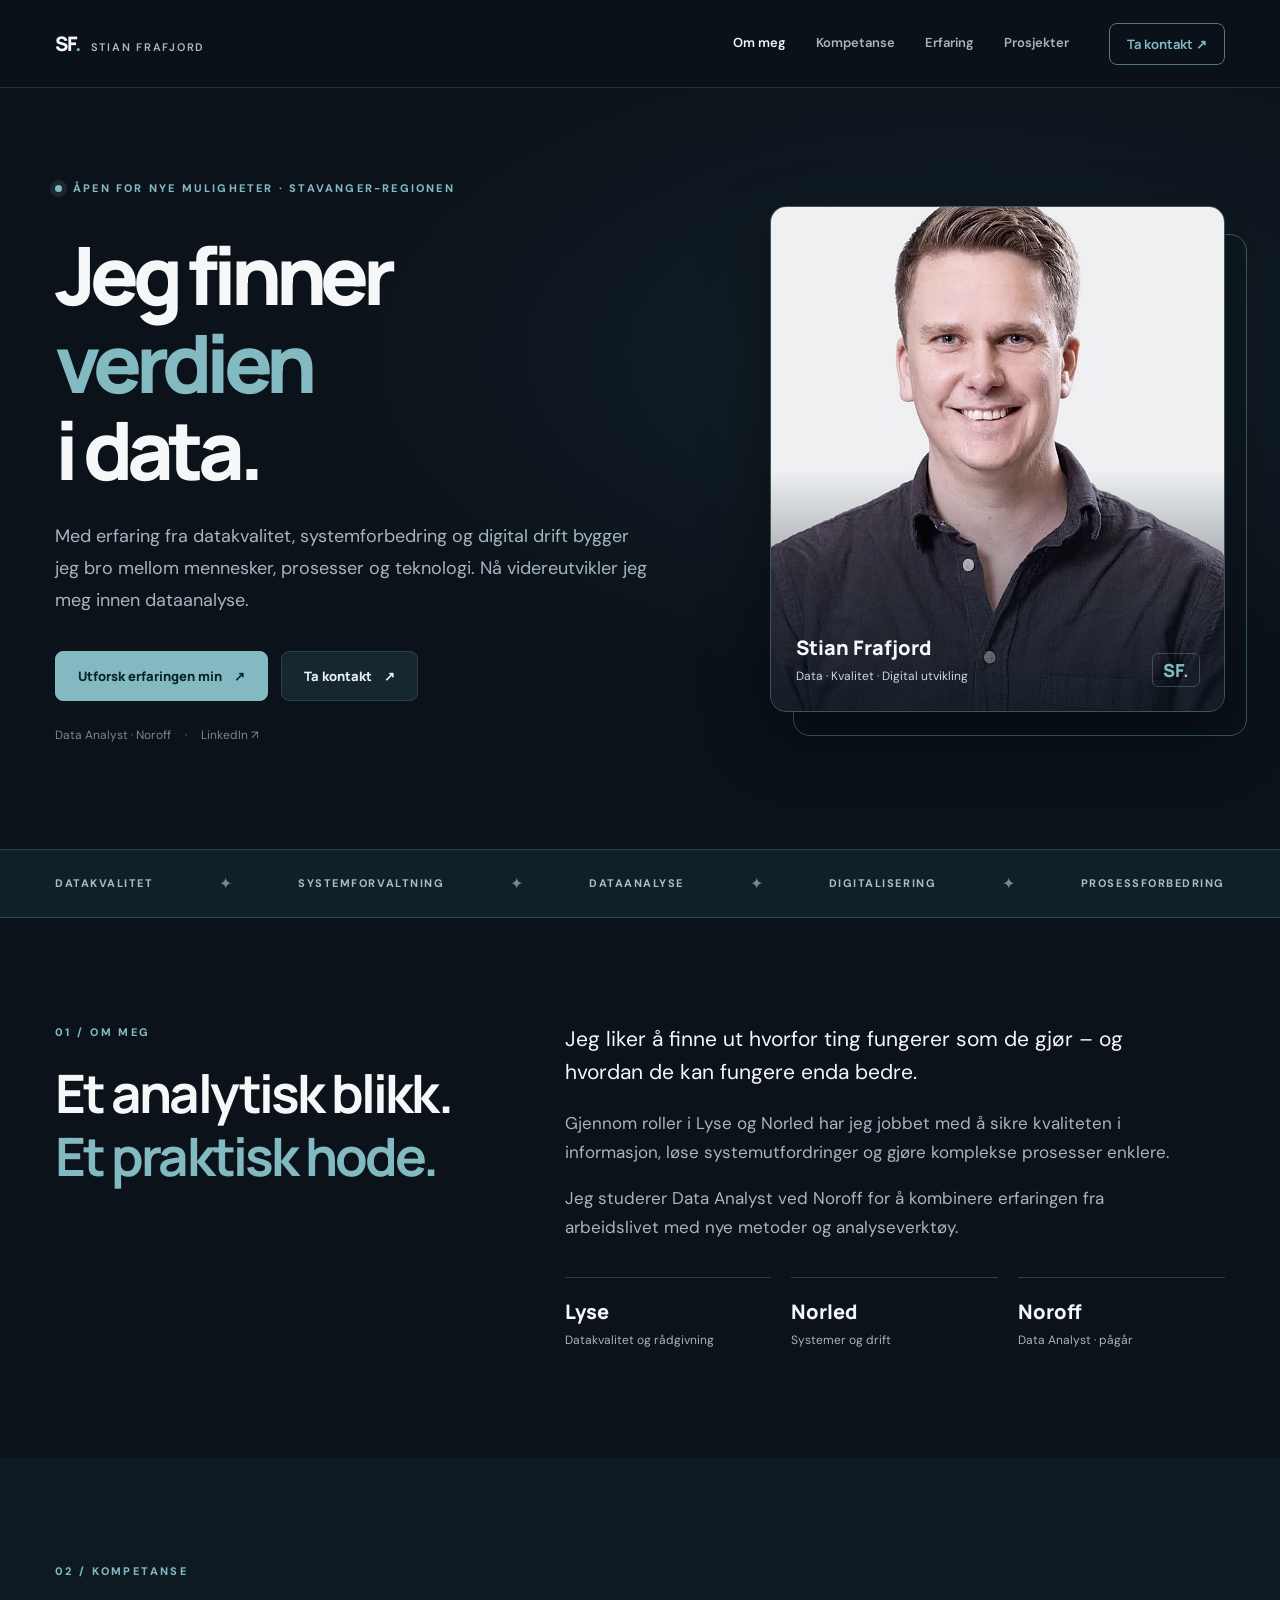
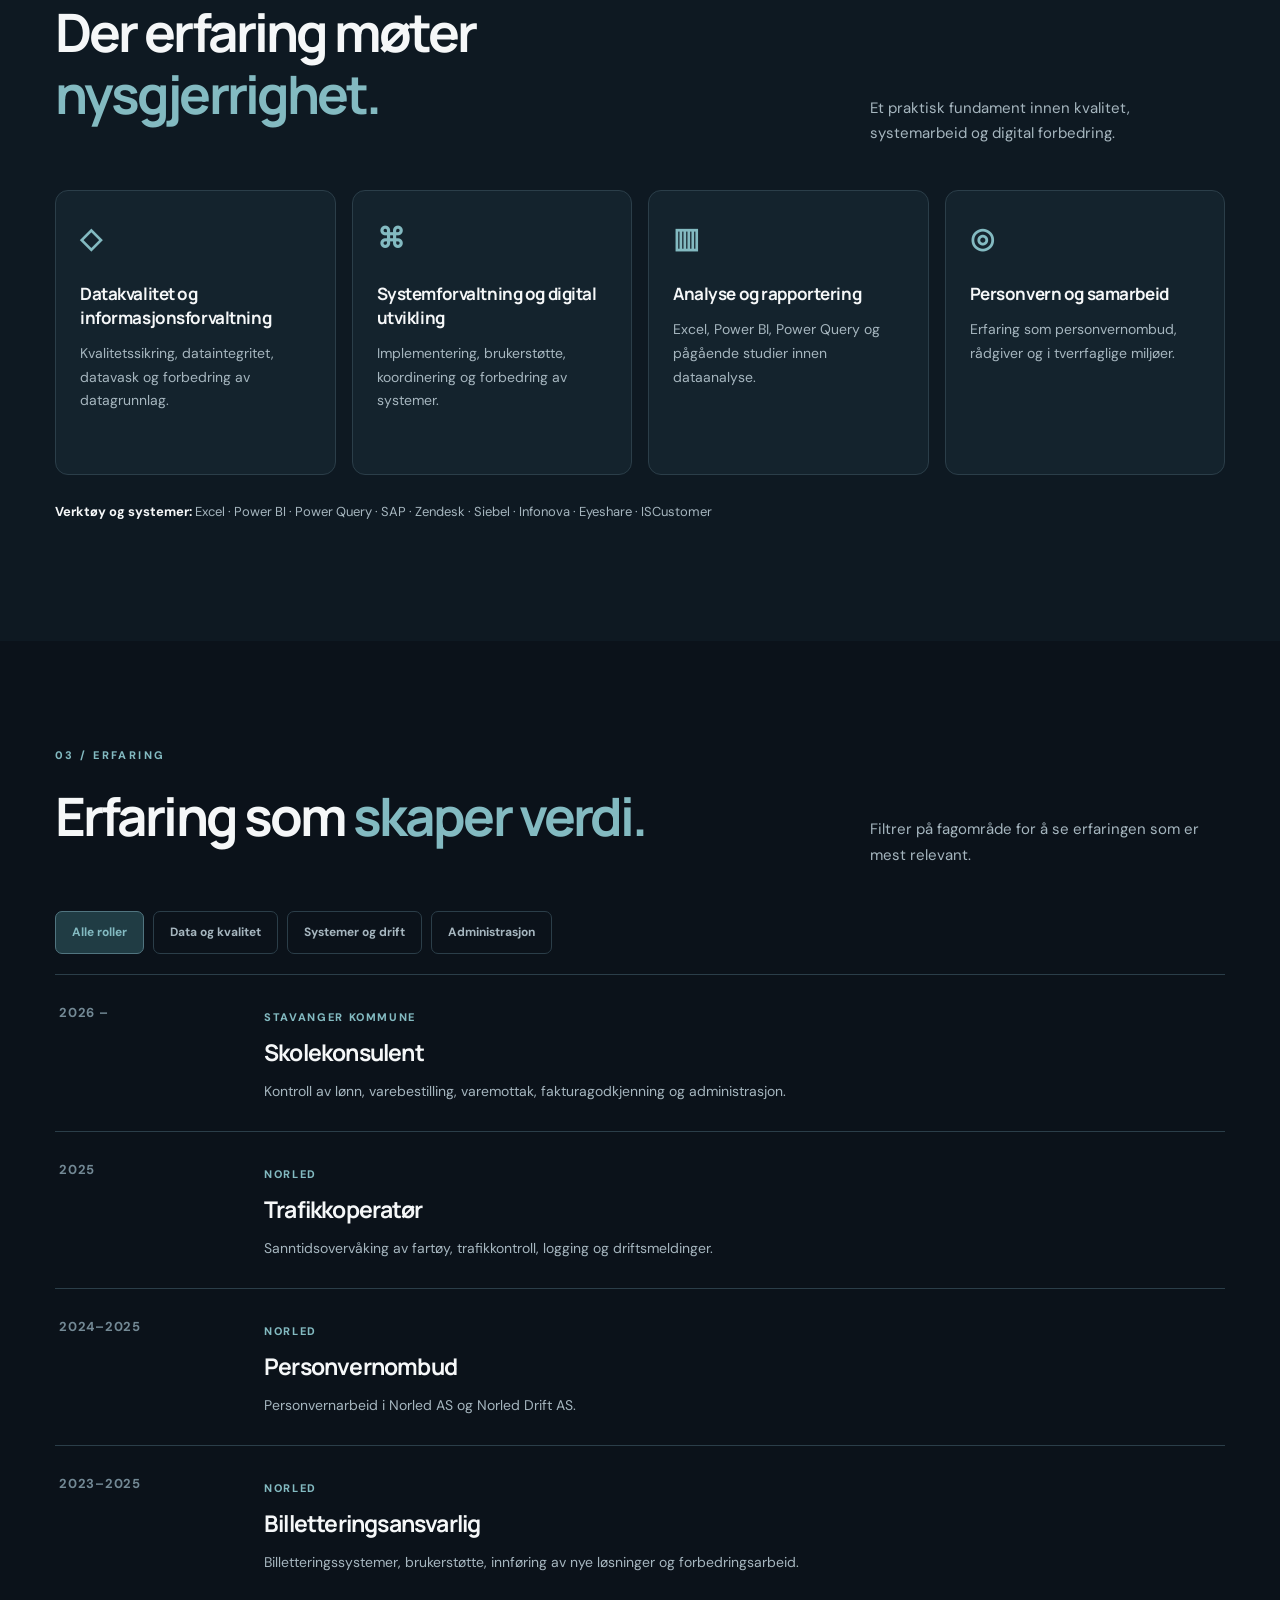
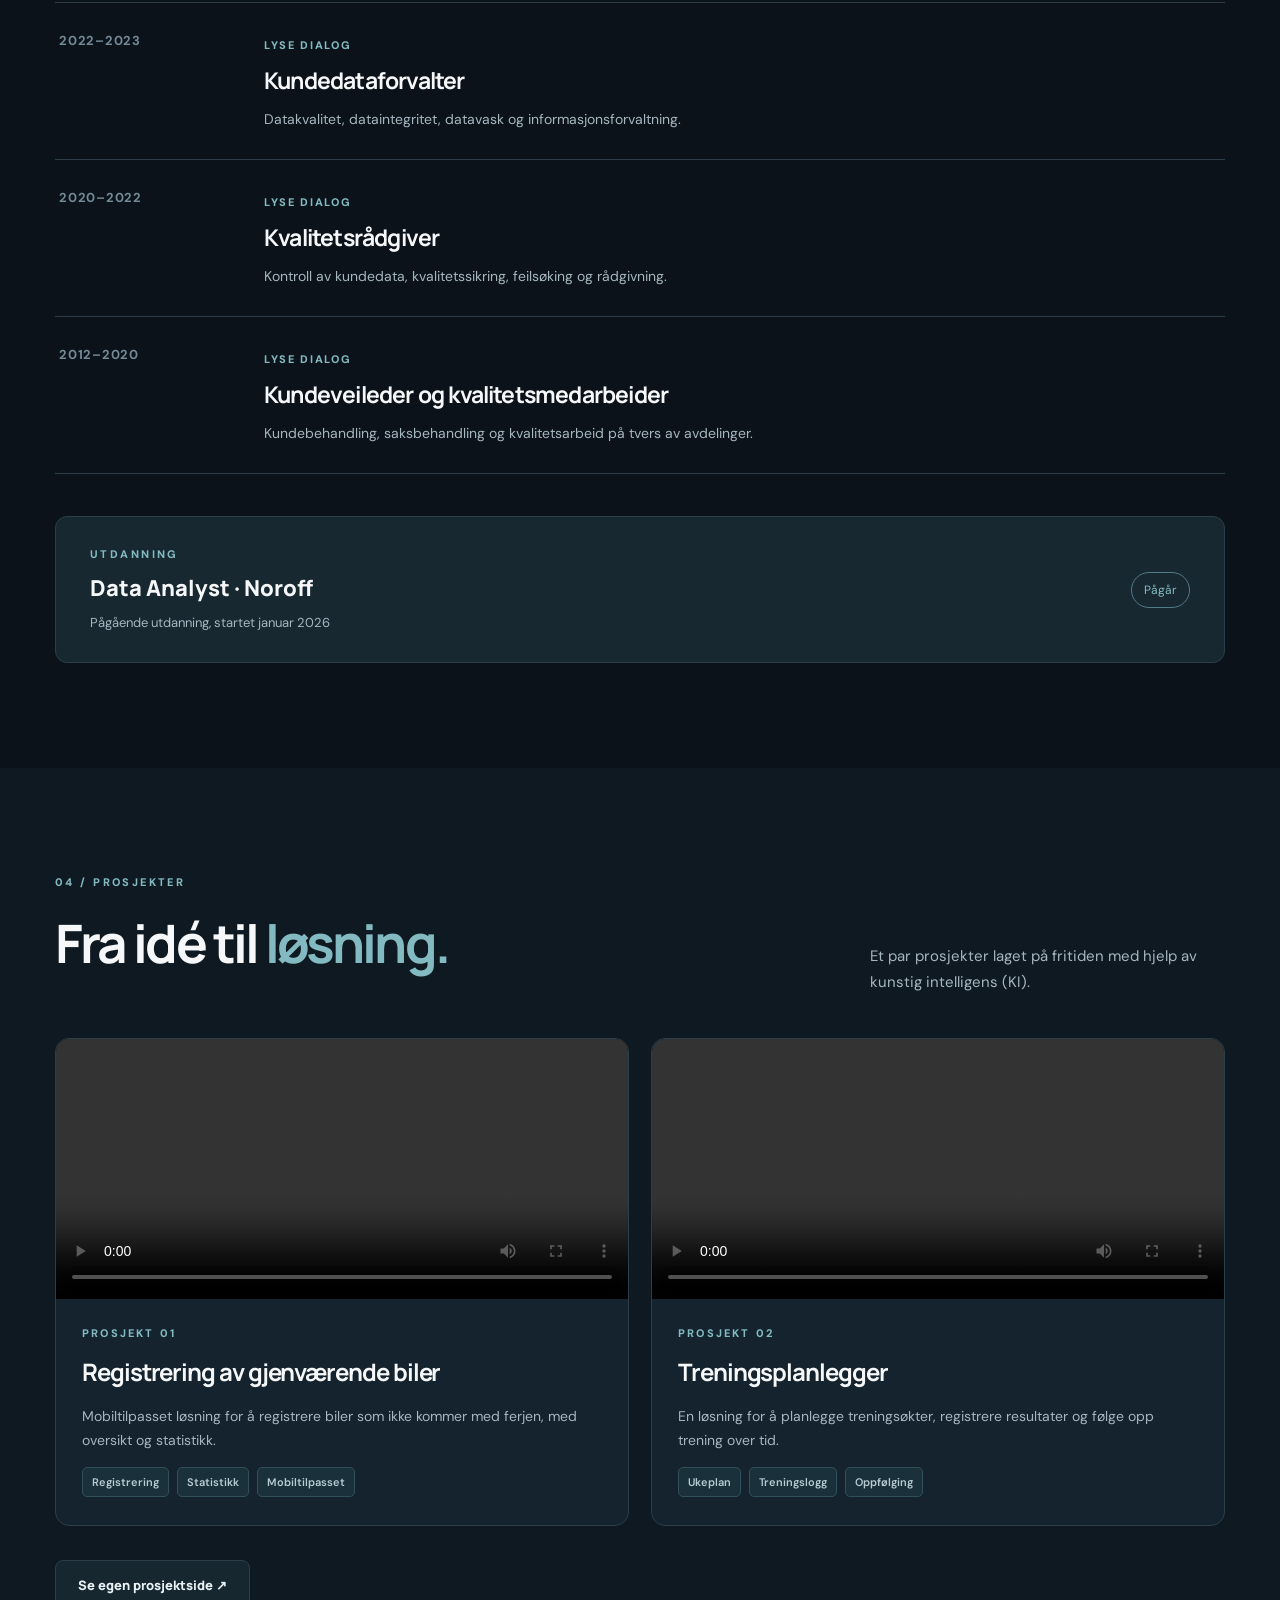
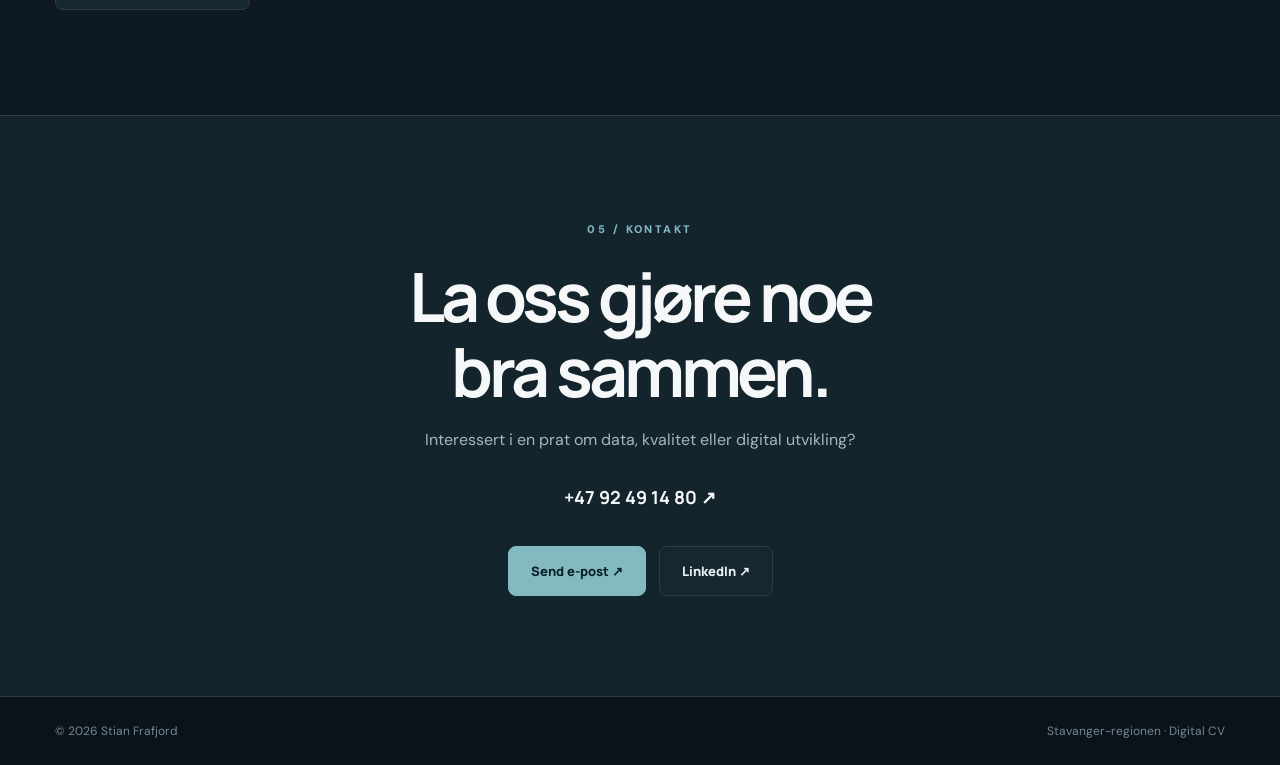
==== commit a0be585d: "Use uploaded high-resolution portrait in homepage" ====
--- a/index.html
+++ b/index.html
@@ -1,7 +1,7 @@
 <!doctype html><html lang="no"><head><meta charset="utf-8"><meta name="viewport" content="width=device-width,initial-scale=1"><meta name="theme-color" content="#0b121a"><meta name="description" content="Stian Frafjord – datakvalitet, systemforvaltning og dataanalyse"><title>Stian Frafjord | Data, kvalitet og digital utvikling</title><link rel="stylesheet" href="style.css?v=2"></head><body>
 
 <header class="header"><div class="wrap nav"><a class="logo" href="index.html">SF<em>.</em><span>STIAN FRAFJORD</span></a><nav class="links" id="nav"><a class="active" href="#om">Om meg</a><a href="#kompetanse">Kompetanse</a><a href="#erfaring">Erfaring</a><a href="prosjekter.html">Prosjekter</a></nav><a class="nav-cta" href="#kontakt">Ta kontakt ↗</a><button class="mobile-menu" id="menu" aria-label="Åpne meny" aria-expanded="false">☰</button></div></header>
-<main><section class="hero"><div class="wrap hero-grid"><div><div class="eyebrow"><span class="dot"></span> ÅPEN FOR NYE MULIGHETER · STAVANGER-REGIONEN</div><h1>Jeg finner<br><span>verdien</span><br>i data.</h1><p class="lead">Med erfaring fra datakvalitet, systemforbedring og digital drift bygger jeg bro mellom mennesker, prosesser og teknologi. Nå videreutvikler jeg meg innen dataanalyse.</p><div class="buttons"><a class="btn primary" href="#erfaring">Utforsk erfaringen min <span>↗</span></a><a class="btn secondary" href="#kontakt">Ta kontakt <span>↗</span></a></div><div class="submeta"><span>Data Analyst · Noroff</span><span><a href="https://www.linkedin.com/in/stian-frafjord-09b917ba" target="_blank" rel="noopener">LinkedIn ↗</a></span></div></div><div class="portrait-shell"><div class="portrait-back"></div><div class="portrait-card"><img src="assets/stian-frafjord.webp" alt="Portrett av Stian Frafjord"><div class="portrait-caption"><strong>Stian Frafjord</strong><span>Data · Kvalitet · Digital utvikling</span></div><span class="portrait-mark">SF.</span></div></div></div></section>
+<main><section class="hero"><div class="wrap hero-grid"><div><div class="eyebrow"><span class="dot"></span> ÅPEN FOR NYE MULIGHETER · STAVANGER-REGIONEN</div><h1>Jeg finner<br><span>verdien</span><br>i data.</h1><p class="lead">Med erfaring fra datakvalitet, systemforbedring og digital drift bygger jeg bro mellom mennesker, prosesser og teknologi. Nå videreutvikler jeg meg innen dataanalyse.</p><div class="buttons"><a class="btn primary" href="#erfaring">Utforsk erfaringen min <span>↗</span></a><a class="btn secondary" href="#kontakt">Ta kontakt <span>↗</span></a></div><div class="submeta"><span>Data Analyst · Noroff</span><span><a href="https://www.linkedin.com/in/stian-frafjord-09b917ba" target="_blank" rel="noopener">LinkedIn ↗</a></span></div></div><div class="portrait-shell"><div class="portrait-back"></div><div class="portrait-card"><img src="assets/stian_profile_high_quality.webp" alt="Portrett av Stian Frafjord"><div class="portrait-caption"><strong>Stian Frafjord</strong><span>Data · Kvalitet · Digital utvikling</span></div><span class="portrait-mark">SF.</span></div></div></div></section>
 <div class="ribbon"><div class="wrap"><span>Datakvalitet</span><b>✦</b><span>Systemforvaltning</span><b>✦</b><span>Dataanalyse</span><b>✦</b><span>Digitalisering</span><b>✦</b><span>Prosessforbedring</span></div></div>
 <section class="section wrap about-grid" id="om"><div><div class="kicker">01 / OM MEG</div><h2>Et analytisk blikk.<br><span>Et praktisk hode.</span></h2></div><div class="intro-text"><p>Jeg liker å finne ut hvorfor ting fungerer som de gjør – og hvordan de kan fungere enda bedre.</p><p>Gjennom roller i Lyse og Norled har jeg jobbet med å sikre kvaliteten i informasjon, løse systemutfordringer og gjøre komplekse prosesser enklere.</p><p>Jeg studerer Data Analyst ved Noroff for å kombinere erfaringen fra arbeidslivet med nye metoder og analyseverktøy.</p><div class="metrics"><div class="metric"><strong>Lyse</strong><small>Datakvalitet og rådgivning</small></div><div class="metric"><strong>Norled</strong><small>Systemer og drift</small></div><div class="metric"><strong>Noroff</strong><small>Data Analyst · pågår</small></div></div></div></section>
 <section class="section alt" id="kompetanse"><div class="wrap"><div class="section-head"><div><div class="kicker">02 / KOMPETANSE</div><h2>Der erfaring møter<br><span>nysgjerrighet.</span></h2></div><p>Et praktisk fundament innen kvalitet, systemarbeid og digital forbedring.</p></div><div class="skillgrid"><article class="skill"><span class="symbol">◇</span><h3>Datakvalitet og informasjonsforvaltning</h3><p>Kvalitetssikring, dataintegritet, datavask og forbedring av datagrunnlag.</p></article><article class="skill"><span class="symbol">⌘</span><h3>Systemforvaltning og digital utvikling</h3><p>Implementering, brukerstøtte, koordinering og forbedring av systemer.</p></article><article class="skill"><span class="symbol">▥</span><h3>Analyse og rapportering</h3><p>Excel, Power BI, Power Query og pågående studier innen dataanalyse.</p></article><article class="skill"><span class="symbol">◎</span><h3>Personvern og samarbeid</h3><p>Erfaring som personvernombud, rådgiver og i tverrfaglige miljøer.</p></article></div><p class="tools"><strong>Verktøy og systemer:</strong> Excel · Power BI · Power Query · SAP · Zendesk · Siebel · Infonova · Eyeshare · ISCustomer</p></div></section>
